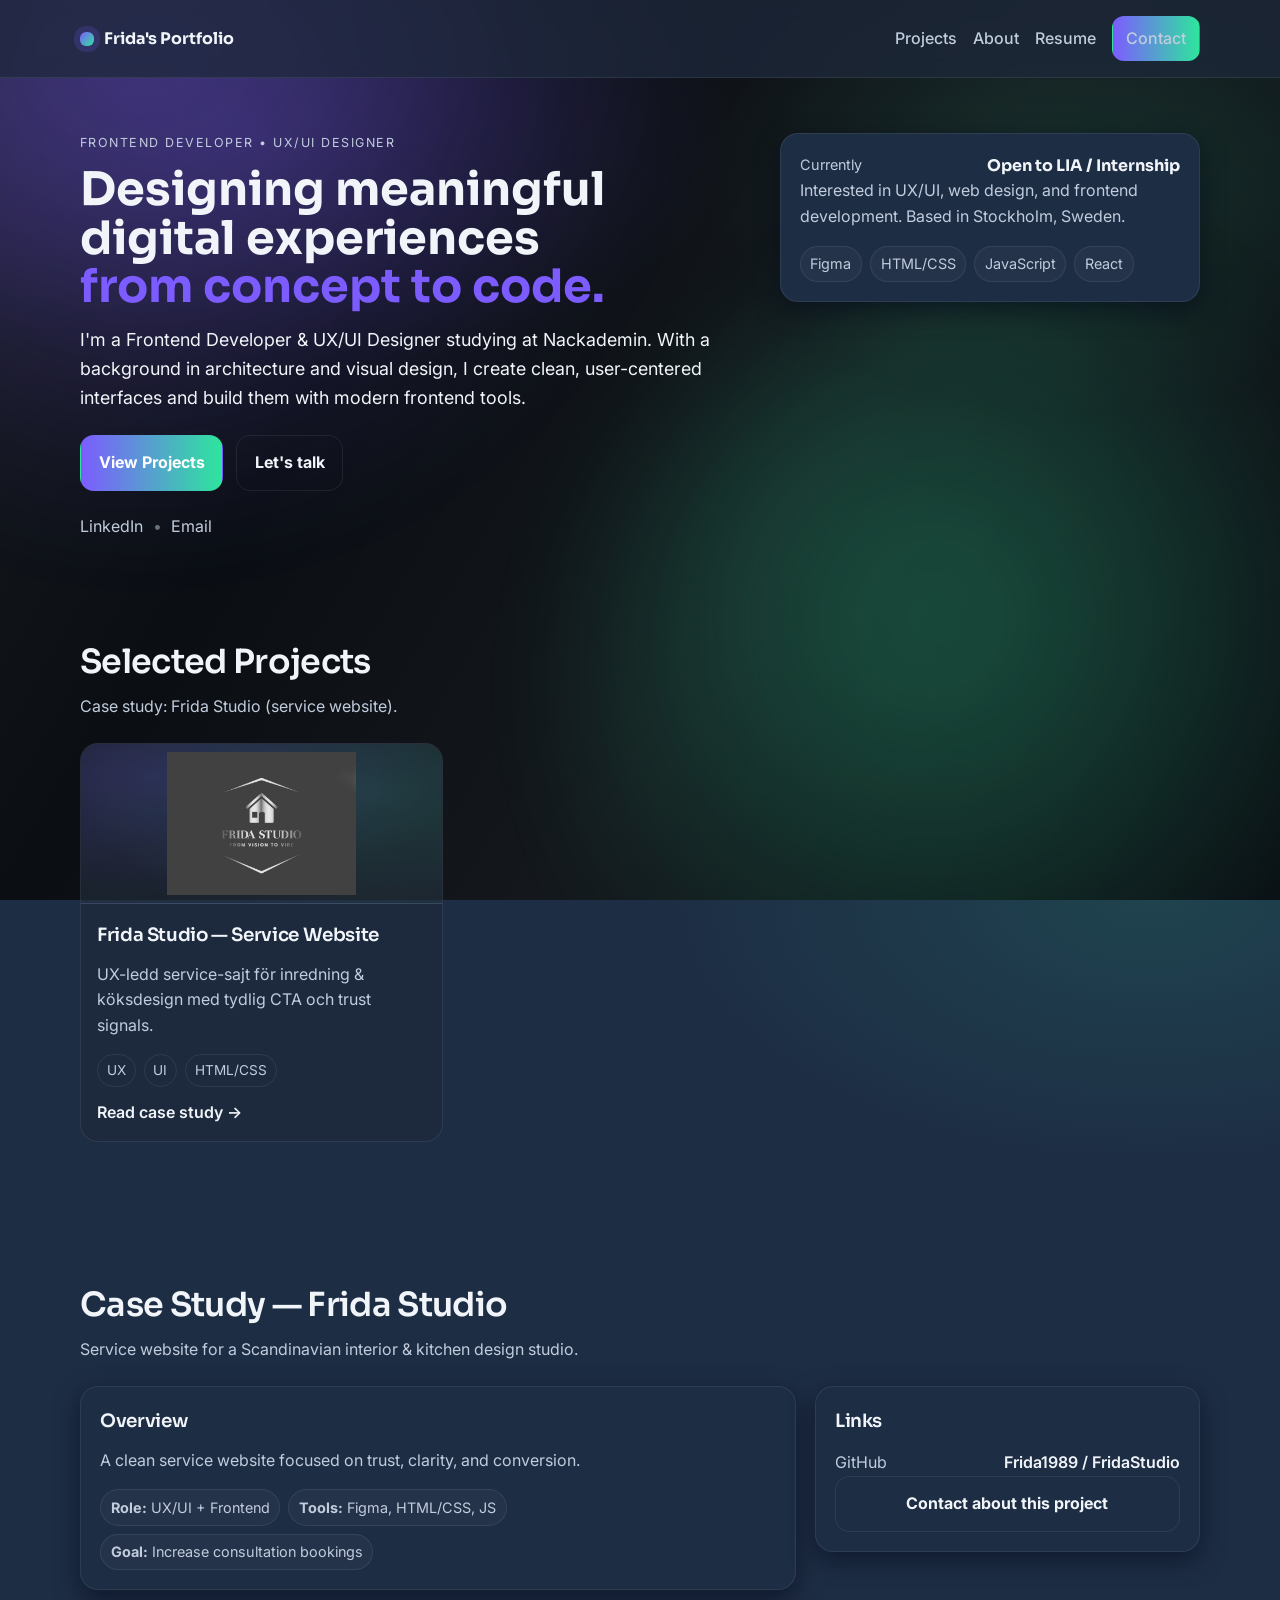
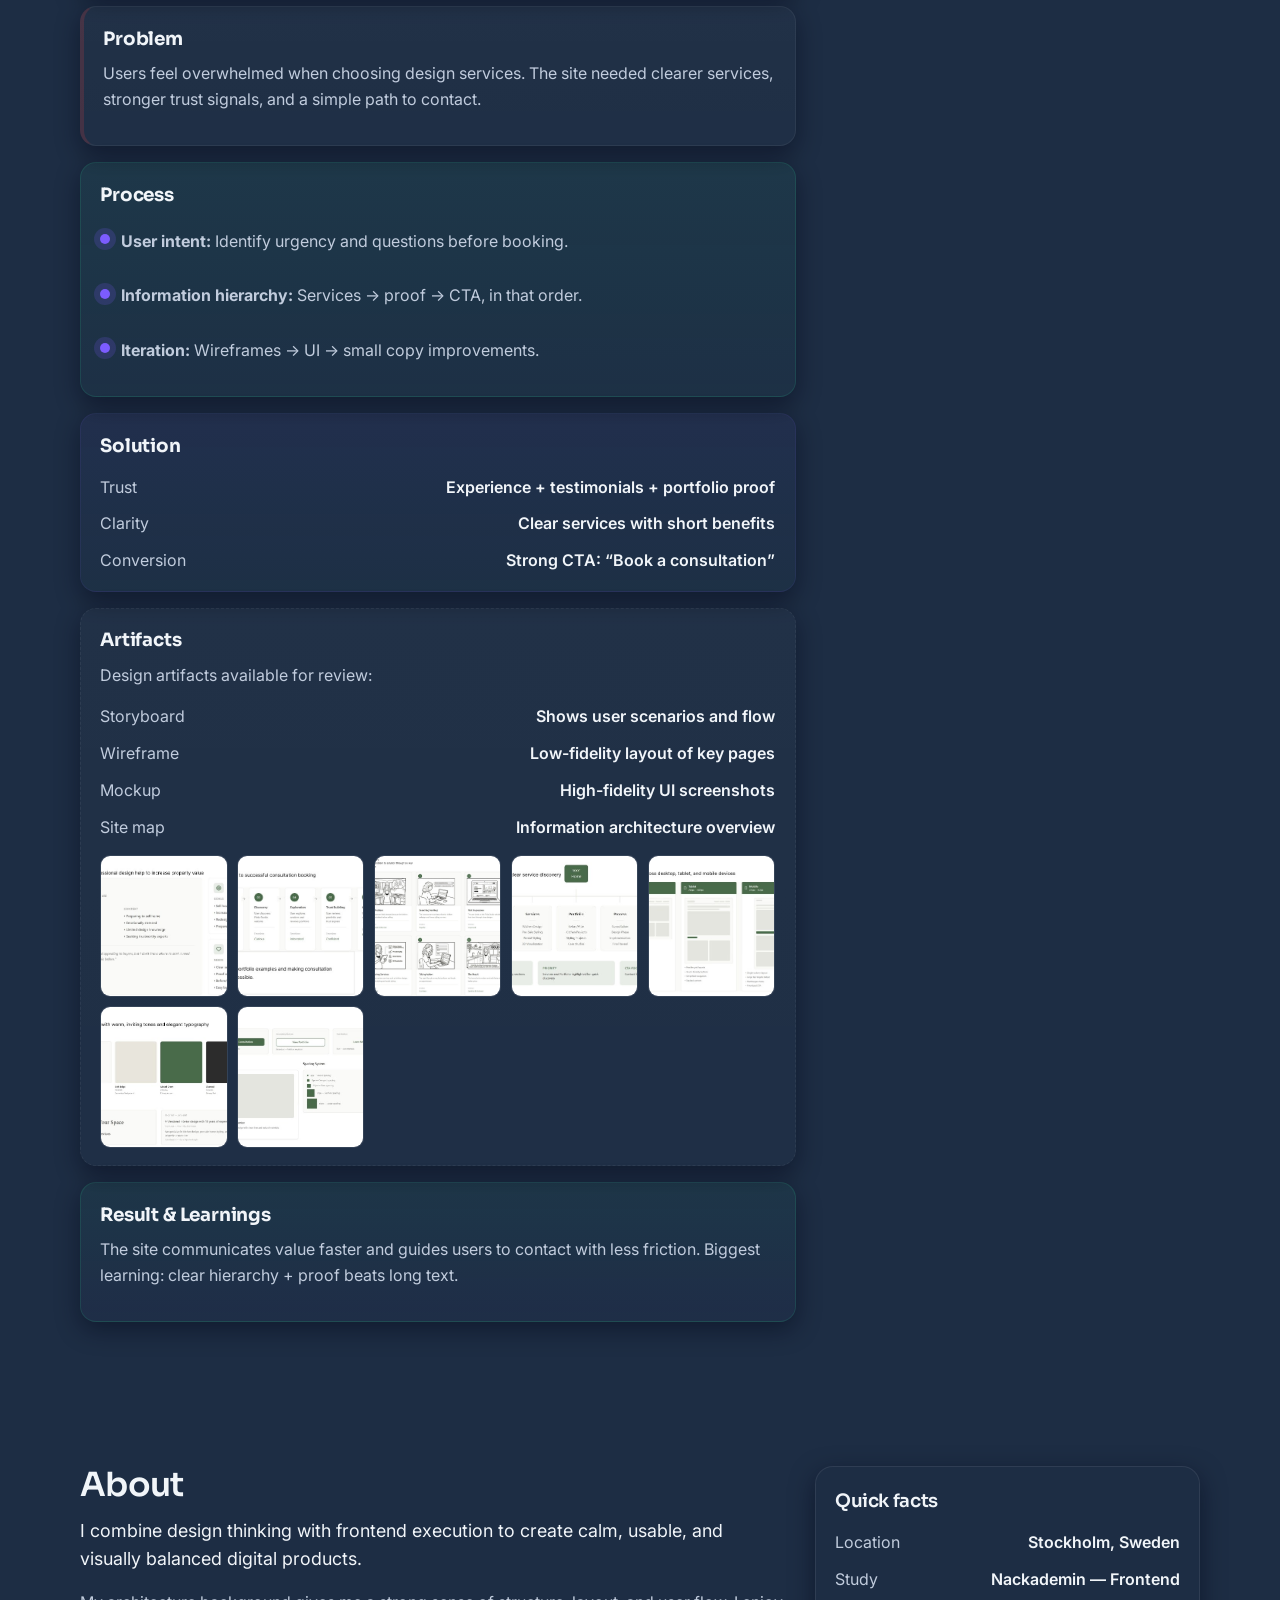
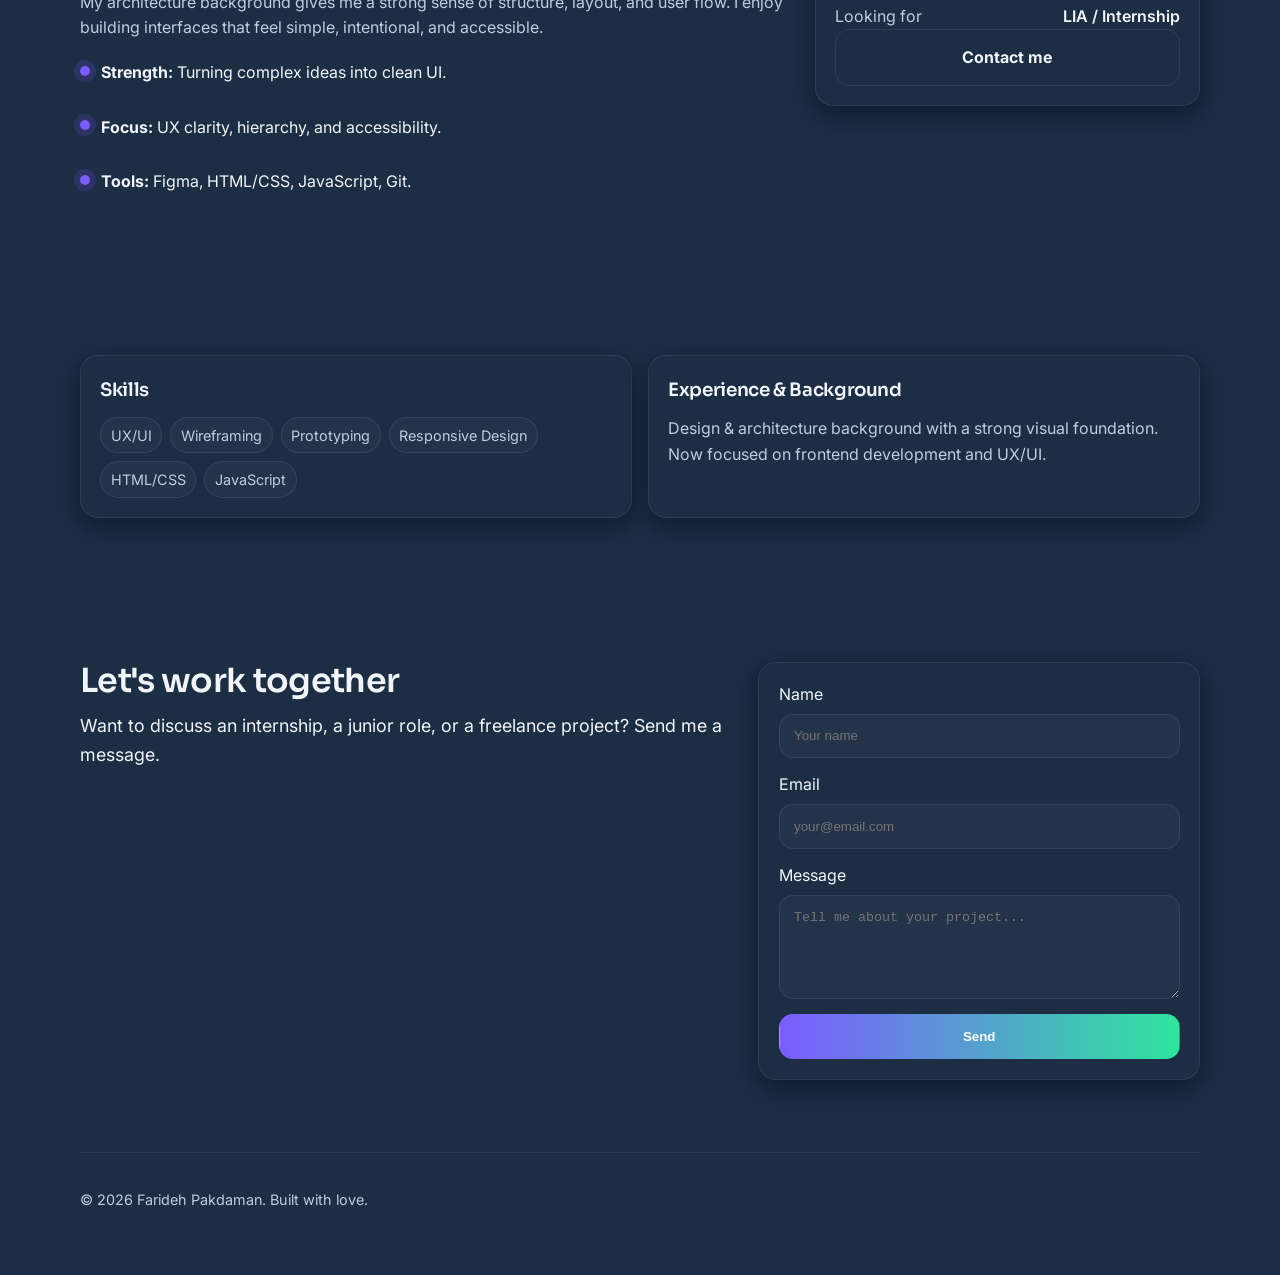
==== Portfolio/index.html @ 41fe4da4 "Add files via upload" ====
<!doctype html>
<html lang="en">
  <head>
    <meta charset="UTF-8" />
    <meta name="viewport" content="width=device-width, initial-scale=1.0" />
    <title>Farideh Pakdaman — Frontend & UX/UI</title>

    <!-- Fonts -->
    <link rel="preconnect" href="https://fonts.googleapis.com" />
    <link rel="preconnect" href="https://fonts.gstatic.com" crossorigin />
    <link
      href="https://fonts.googleapis.com/css2?family=Sora:wght@400;600;700&family=Inter:wght@300;400;500;600;700&display=swap"
      rel="stylesheet"
    />

    <link rel="stylesheet" href="styles.css" />
    <script src="index.js" defer></script>
  </head>

  <body>
    <!-- Header -->
    <header class="header">
      <nav class="nav container">
        <a class="logo" href="#top" aria-label="Home">
          <span class="logo__mark"></span>
          <span class="logo__text">Frida's Portfolio</span>
        </a>

        <button
          class="nav__toggle"
          aria-label="Open menu"
          aria-expanded="false"
          type="button"
        >
          <span></span><span></span><span></span>
        </button>

        <div class="nav__links" data-nav>
          <a href="#projects">Projects</a>
          <a href="#about">About</a>
          <!-- Open resume in modal -->
          <a href="#" id="openResume" aria-controls="resume-modal">Resume</a>
          <a class="btn btn--small" href="#contact">Contact</a>
        </div>
      </nav>
    </header>

    <main id="top">
      <!-- Hero -->
      <section class="hero container">
        <div class="hero__content">
          <p class="eyebrow">Frontend Developer • UX/UI Designer</p>
          <h1>
            Designing meaningful digital experiences
            <br />
            <span class="accent">from concept to code.</span>
          </h1>
          <p class="lead">
            I'm a Frontend Developer & UX/UI Designer studying at Nackademin.
            With a background in architecture and visual design, I create clean,
            user-centered interfaces and build them with modern frontend tools.
          </p>

          <div class="hero__cta">
            <a class="btn" href="#projects">View Projects</a>
            <a class="btn btn--ghost" href="#contact">Let's talk</a>
          </div>

          <div class="hero__meta">
            <a
              href="https://www.linkedin.com/in/farideh-pakdaman/"
              aria-label="LinkedIn"
              target="_blank"
              rel="noopener"
              >LinkedIn</a
            >

            <span class="dot">•</span>
            <a
              href="mailto:farideh.pakdaman@yh.nackademin.se"
              aria-label="Email"
              >Email</a
            >
          </div>
        </div>

        <div class="hero__card">
          <div class="card case-node case-node--overview">
            <div class="card__top">
              <p class="card__label">Currently</p>
              <p class="card__value">Open to LIA / Internship</p>
            </div>
            <div class="card__body">
              <p class="muted">
                Interested in UX/UI, web design, and frontend development. Based
                in Stockholm, Sweden.
              </p>
              <div class="chips">
                <span class="chip">Figma</span>
                <span class="chip">HTML/CSS</span>
                <span class="chip">JavaScript</span>
                <span class="chip">React</span>
              </div>
            </div>
          </div>
        </div>
      </section>

      <!-- Projects (only Frida Studio) -->
      <section id="projects" class="section container">
        <div class="section__head">
          <h2>Selected Projects</h2>
          <p class="muted">Case study: Frida Studio (service website).</p>
        </div>

        <div class="grid">
          <!-- Frida Studio -->
          <article class="project">
            <div class="project__thumb" aria-hidden="true">
              <img src="logoo.jpeg" alt="Frida Studio logo" />
            </div>
            <div class="project__body">
              <h3>Frida Studio — Service Website</h3>
              <p class="muted">
                UX-ledd service-sajt för inredning & köksdesign med tydlig CTA
                och trust signals.
              </p>
              <div class="project__tags">
                <span class="tag">UX</span>
                <span class="tag">UI</span>
                <span class="tag">HTML/CSS</span>
              </div>
              <a class="project__link" href="#case-frida">Read case study →</a>
            </div>
          </article>
        </div>
      </section>

      <!-- Case Study — Frida Studio -->
      <section id="case-frida" class="section container">
        <div class="section__head">
          <h2>Case Study — Frida Studio</h2>
          <p class="muted">
            Service website for a Scandinavian interior & kitchen design studio.
          </p>
        </div>

        <div class="two-col">
          <div>
            <div class="card">
              <h3>Overview</h3>
              <p class="muted">
                A clean service website focused on trust, clarity, and
                conversion.
              </p>

              <div class="chips">
                <span class="chip"
                  ><strong>Role:</strong> UX/UI + Frontend</span
                >
                <span class="chip"
                  ><strong>Tools:</strong> Figma, HTML/CSS, JS</span
                >
                <span class="chip"
                  ><strong>Goal:</strong> Increase consultation bookings</span
                >
              </div>
            </div>

            <div
              class="card case-node case-node--problem"
              style="margin-top: 1rem"
            >
              <h3>Problem</h3>
              <p class="muted">
                Users feel overwhelmed when choosing design services. The site
                needed clearer services, stronger trust signals, and a simple
                path to contact.
              </p>
            </div>

            <div
              class="card case-node case-node--process"
              style="margin-top: 1rem"
            >
              <h3>Process</h3>
              <div class="bullets">
                <div class="bullet">
                  <span class="bullet__dot"></span>
                  <p>
                    <strong>User intent:</strong> Identify urgency and questions
                    before booking.
                  </p>
                </div>
                <div class="bullet">
                  <span class="bullet__dot"></span>
                  <p>
                    <strong>Information hierarchy:</strong> Services → proof →
                    CTA, in that order.
                  </p>
                </div>
                <div class="bullet">
                  <span class="bullet__dot"></span>
                  <p>
                    <strong>Iteration:</strong> Wireframes → UI → small copy
                    improvements.
                  </p>
                </div>
              </div>
            </div>

            <div
              class="card case-node case-node--solution"
              style="margin-top: 1rem"
            >
              <h3>Solution</h3>
              <ul class="list">
                <li>
                  <span>Trust</span
                  ><span>Experience + testimonials + portfolio proof</span>
                </li>
                <li>
                  <span>Clarity</span
                  ><span>Clear services with short benefits</span>
                </li>
                <li>
                  <span>Conversion</span
                  ><span>Strong CTA: “Book a consultation”</span>
                </li>
              </ul>
            </div>

            <div
              class="card case-node case-node--artifacts"
              style="margin-top: 1rem"
            >
              <h3>Artifacts</h3>
              <p class="muted">Design artifacts available for review:</p>
              <ul class="list">
                <li>
                  <span>Storyboard</span
                  ><span>Shows user scenarios and flow</span>
                </li>
                <li>
                  <span>Wireframe</span
                  ><span>Low-fidelity layout of key pages</span>
                </li>
                <li>
                  <span>Mockup</span><span>High-fidelity UI screenshots</span>
                </li>
                <li>
                  <span>Site map</span
                  ><span>Information architecture overview</span>
                </li>
              </ul>

              <!-- Thumbnails gallery: click to open lightbox -->
              <div class="artifacts-gallery" aria-hidden="false">
                <button
                  class="artifact-thumb"
                  type="button"
                  data-img="Persona.jpg"
                  aria-label="Open Persona"
                >
                  <img src="Persona.jpg" alt="Persona" />
                </button>
                <button
                  class="artifact-thumb"
                  type="button"
                  data-img="Client%20journey.jpg"
                  aria-label="Open Client journey"
                >
                  <img src="Client%20journey.jpg" alt="Client journey" />
                </button>

                <button
                  class="artifact-thumb"
                  type="button"
                  data-img="Story%20Board.jpg"
                  aria-label="Open Story Board"
                >
                  <img src="Story%20Board.jpg" alt="Story Board" />
                </button>
                <button
                  class="artifact-thumb"
                  type="button"
                  data-img="Site%20structure.jpg"
                  aria-label="Open Site structure"
                >
                  <img src="Site%20structure.jpg" alt="Site structure" />
                </button>
                <button
                  class="artifact-thumb"
                  type="button"
                  data-img="Responsive%20Design.jpg"
                  aria-label="Open Responsive Design"
                >
                  <img src="Responsive%20Design.jpg" alt="Responsive design" />
                </button>

                <button
                  class="artifact-thumb"
                  type="button"
                  data-img="Design%20System.jpg"
                  aria-label="Open Design System"
                >
                  <img src="Design%20System.jpg" alt="Design system" />
                </button>
                <button
                  class="artifact-thumb"
                  type="button"
                  data-img="UI%20component.jpg"
                  aria-label="Open UI component"
                >
                  <img src="UI%20component.jpg" alt="UI component" />
                </button>
              </div>
            </div>

            <div
              class="card case-node case-node--result"
              style="margin-top: 1rem"
            >
              <h3>Result & Learnings</h3>
              <p class="muted">
                The site communicates value faster and guides users to contact
                with less friction. Biggest learning: clear hierarchy + proof
                beats long text.
              </p>
            </div>
          </div>

          <aside class="aside">
            <div class="card">
              <h3>Links</h3>
              <ul class="list">
                <li>
                  <span>GitHub</span
                  ><span
                    ><a
                      href="https://github.com/Frida1989"
                      target="_blank"
                      rel="noopener"
                      >Frida1989 / FridaStudio</a
                    ></span
                  >
                </li>
              </ul>
              <a class="btn btn--ghost btn--full" href="#contact"
                >Contact about this project</a
              >
            </div>
          </aside>
        </div>
      </section>

      <!-- About -->
      <div class="bg-aurora" aria-hidden="true"></div>
      <section id="about" class="section container">
        <div class="two-col">
          <div>
            <h2>About</h2>
            <p class="lead">
              I combine design thinking with frontend execution to create calm,
              usable, and visually balanced digital products.
            </p>
            <p class="muted">
              My architecture background gives me a strong sense of structure,
              layout, and user flow. I enjoy building interfaces that feel
              simple, intentional, and accessible.
            </p>

            <div class="bullets">
              <div class="bullet">
                <span class="bullet__dot"></span>
                <p>
                  <strong>Strength:</strong> Turning complex ideas into clean
                  UI.
                </p>
              </div>
              <div class="bullet">
                <span class="bullet__dot"></span>
                <p>
                  <strong>Focus:</strong> UX clarity, hierarchy, and
                  accessibility.
                </p>
              </div>
              <div class="bullet">
                <span class="bullet__dot"></span>
                <p><strong>Tools:</strong> Figma, HTML/CSS, JavaScript, Git.</p>
              </div>
            </div>
          </div>

          <aside class="aside">
            <div class="card">
              <h3>Quick facts</h3>
              <ul class="list">
                <li><span>Location</span><span>Stockholm, Sweden</span></li>
                <li><span>Study</span><span>Nackademin — Frontend</span></li>
                <li><span>Looking for</span><span>LIA / Internship</span></li>
              </ul>
              <a class="btn btn--ghost btn--full" href="#contact">Contact me</a>
            </div>
          </aside>
        </div>
      </section>

      <!-- Resume -->
      <section id="resume" class="section container">
        <div class="resume">
          <div class="card">
            <h3>Skills</h3>
            <div class="chips">
              <span class="chip">UX/UI</span>
              <span class="chip">Wireframing</span>
              <span class="chip">Prototyping</span>
              <span class="chip">Responsive Design</span>
              <span class="chip">HTML/CSS</span>
              <span class="chip">JavaScript</span>
            </div>
          </div>

          <div class="card">
            <h3>Experience & Background</h3>
            <p class="muted">
              Design & architecture background with a strong visual foundation.
              Now focused on frontend development and UX/UI.
            </p>
          </div>
        </div>
      </section>

      <!-- Contact -->
      <section id="contact" class="section container">
        <div class="contact">
          <div>
            <h2>Let's work together</h2>
            <p class="lead">
              Want to discuss an internship, a junior role, or a freelance
              project? Send me a message.
            </p>
          </div>

          <form class="form card" action="#" method="post">
            <label>
              <span>Name</span>
              <input type="text" name="name" placeholder="Your name" />
            </label>

            <label>
              <span>Email</span>
              <input type="email" name="email" placeholder="your@email.com" />
            </label>

            <label>
              <span>Message</span>
              <textarea
                name="message"
                rows="5"
                placeholder="Tell me about your project..."
              ></textarea>
            </label>

            <button class="btn btn--full" type="submit">Send</button>
          </form>
        </div>
      </section>
    </main>

    <footer class="footer container">
      <p class="muted small">
        © <span id="year"></span> Farideh Pakdaman. Built with love.
      </p>
    </footer>

    <!-- Image Lightbox Modal (for artifacts) -->
    <div
      id="img-modal"
      class="img-modal"
      aria-hidden="true"
      role="dialog"
      aria-label="Image preview"
    >
      <div class="img-modal__overlay" data-img-close></div>
      <div class="img-modal__dialog">
        <button class="img-modal__close" aria-label="Close image" type="button">
          ✕
        </button>
        <img id="img-modal-img" src="" alt="Preview" />
      </div>
    </div>

    <!-- Resume Modal -->
    <div
      id="resume-modal"
      class="modal"
      aria-hidden="true"
      role="dialog"
      aria-label="Resume PDF"
    >
      <div class="modal__overlay" data-modal-close></div>
      <div class="modal__dialog">
        <button class="modal__close" aria-label="Close resume" type="button">
          ✕
        </button>
        <iframe
          id="resume-iframe"
          src="resume.pdf"
          title="Resume PDF"
          frameborder="0"
          loading="lazy"
        ></iframe>
        <div class="modal__actions">
          <a
            class="btn btn--ghost"
            href="resume.pdf"
            target="_blank"
            rel="noopener"
            >Open in new tab</a
          >
          <a class="btn" href="resume.pdf" download>Download</a>
        </div>
      </div>
    </div>
  </body>
</html>
---- Portfolio/styles.css ----
:root {
  --bg: #1d2d44;
  --surface: #1d2d44;
  --primary-text: #f1f5f9;
  --secondary-text: #c1ccdd;
  --accent: #7c5cff;
  --accent-soft: rgba(124, 92, 255, 0.18);
  --border: rgba(255, 255, 255, 0.08);
  --success: #22c55e;
  --error: #ef4444;

  /* compatibility aliases */
  --text: var(--primary-text);
  --muted: var(--secondary-text);

  /* FIX: was broken in your CSS */
  --accent-2: #2ee59d;
  --accent-2-soft: rgba(46, 229, 157, 0.12);

  --on-accent: #ffffff;

  /* Typography */
  --font-body:
    "Inter", system-ui, -apple-system, Segoe UI, Roboto, Arial, sans-serif;
  --font-head:
    "Sora", system-ui, -apple-system, Segoe UI, Roboto, Arial, sans-serif;

  /* Layout */
  --container: 1120px;
  --radius: 18px;

  /* Type scale */
  --h1: clamp(2.6rem, 3.6vw, 3.5rem);
  --h2: clamp(1.8rem, 2.6vw, 2.3rem);
  --h3: 1.15rem;
  --p: 1rem;
  --lead: 1.12rem;
}

/* Base */
* {
  box-sizing: border-box;
}
html {
  scroll-behavior: smooth;
}
body {
  background: linear-gradient(90deg, var(--accent), var(--accent-2));
  color: var(--on-accent);
  background:
    radial-gradient(
      1200px 700px at 20% 10%,
      var(--accent-soft),
      transparent 60%
    ),
    radial-gradient(
      900px 500px at 90% 20%,
      var(--accent-2-soft),
      transparent 55%
    ),
    var(--bg);
  color: var(--text);
  line-height: 1.6;
  margin: 0;
  font-family: var(--font-body);
}

a {
  color: inherit;
  text-decoration: none;
}
img {
  max-width: 100%;
  display: block;
}

.container {
  width: min(var(--container), calc(100% - 2rem));
  margin: 0 auto;
}

.section {
  padding: 4.5rem 0;
}
.section__head {
  margin-bottom: 1.5rem;
}

h2,
h3 {
  font-family: var(--font-head);
  margin: 0 0 0.75rem 0;
  letter-spacing: -0.02em;
  font-weight: 600;
}
h1 {
  --font-sans:
    ui-sans-serif, system-ui, sans-serif, "Apple Color Emoji", "Segoe UI Emoji",
    "Segoe UI Symbol", "Noto Color Emoji";

  font-size: var(--h1);
  line-height: 1.05;
  font-weight: 700;
  margin: 0 0 1rem 0;
  font-family: var(--font-head);
}
h2 {
  font-size: var(--h2);
  line-height: 1.15;
}
h3 {
  font-size: var(--h3);
}

p {
  margin: 0 0 1rem 0;
  font-size: var(--p);
}
.lead {
  font-size: var(--lead);
  color: var(--text);
  max-width: 62ch;
}
.muted {
  color: var(--muted);
}
.small {
  font-size: 0.9rem;
}

.accent {
  color: var(--accent);
}
.eyebrow {
  color: var(--muted);
  text-transform: uppercase;
  letter-spacing: 0.12em;
  font-size: 0.78rem;
  margin-bottom: 0.8rem;
}

/* Header/Nav */
.header {
  position: sticky;
  top: 0;
  z-index: 10;
  backdrop-filter: blur(10px);
  background: rgba(30, 41, 59, 0.75);
  border-bottom: 1px solid var(--border);
}
.nav {
  display: flex;
  align-items: center;
  justify-content: space-between;
  padding: 1rem 0;
  gap: 1rem;
}
.logo {
  display: inline-flex;
  align-items: center;
  gap: 0.6rem;
}
.logo__mark {
  width: 14px;
  height: 14px;
  border-radius: 6px;
  background: linear-gradient(135deg, var(--accent), var(--accent-2));
  box-shadow: 0 0 0 6px var(--accent-soft);
}
.logo__text {
  font-family: var(--font-head);
  font-weight: 700;
}

.nav__links {
  display: flex;
  align-items: center;
  gap: 1rem;
}
.nav__links a {
  color: var(--muted);
  font-weight: 500;
}
.nav__links a:hover {
  color: var(--text);
}

.nav__toggle {
  display: none;
  border: 1px solid var(--border);
  background: transparent;
  border-radius: 12px;
  padding: 0.6rem;
  cursor: pointer;
}
.nav__toggle span {
  display: block;
  width: 22px;
  height: 2px;
  background: var(--text);
  margin: 5px 0;
  border-radius: 2px;
}

/* Buttons */
.btn {
  display: inline-flex;
  align-items: center;
  justify-content: center;
  padding: 0.9rem 1.1rem;
  border-radius: 14px;
  border: 1px solid transparent;
  background: linear-gradient(90deg, var(--accent), var(--accent-2));
  color: var(--on-accent);
  font-weight: 700;
  transition:
    transform 180ms ease,
    opacity 180ms ease;
}
.btn:hover {
  transform: translateY(-1px);
  opacity: 0.95;
}
.btn--ghost {
  background: transparent;
  border-color: var(--border);
  color: var(--text);
}
.btn--small {
  padding: 0.55rem 0.8rem;
  border-radius: 12px;
}
.btn--full {
  width: 100%;
}

/* Cards & tokens */
.card {
  background: var(--surface);
  border: 1px solid var(--border);
  border-radius: var(--radius);
  padding: 1.2rem;
  box-shadow: 0 8px 24px rgba(2, 6, 23, 0.5);
}
.chips {
  display: flex;
  flex-wrap: wrap;
  gap: 0.5rem;
  margin-top: 0.8rem;
}
.chip {
  border: 1px solid var(--border);
  background: rgba(255, 255, 255, 0.03);
  padding: 0.35rem 0.6rem;
  border-radius: 999px;
  font-size: 0.9rem;
  color: var(--muted);
}
.tag {
  border: 1px solid var(--border);
  padding: 0.28rem 0.55rem;
  border-radius: 999px;
  font-size: 0.85rem;
  color: var(--muted);
}

/* Hero */
.hero {
  padding: 3.4rem 0 2rem;
  display: grid;
  grid-template-columns: 1.35fr 0.85fr;
  gap: 2rem;
  align-items: start;
}
.hero__cta {
  display: flex;
  gap: 0.8rem;
  margin: 1.4rem 0;
}
.hero__meta {
  display: flex;
  align-items: center;
  gap: 0.6rem;
  color: var(--muted);
}
.hero__meta a:hover {
  color: var(--text);
}
.dot {
  opacity: 0.5;
}
.hero__card .card__top {
  display: flex;
  justify-content: space-between;
  gap: 1rem;
}
.card__label {
  color: var(--muted);
  font-size: 0.9rem;
  margin: 0;
}
.card__value {
  font-family: var(--font-head);
  font-weight: 700;
  margin: 0;
}

/* Projects grid */
.grid {
  display: grid;
  grid-template-columns: repeat(3, 1fr);
  gap: 1rem;
}
.project {
  border: 1px solid var(--border);
  border-radius: var(--radius);
  overflow: hidden;
  background: rgba(30, 41, 59, 0.55);
  transition: transform 180ms ease;
}
.project:hover {
  transform: translateY(-2px);
}
.project__thumb {
  height: 160px;
  display: flex;
  align-items: center;
  justify-content: center;
  background:
    radial-gradient(
      500px 200px at 20% 20%,
      var(--accent-soft),
      transparent 60%
    ),
    radial-gradient(
      500px 200px at 80% 30%,
      var(--accent-2-soft),
      transparent 60%
    ),
    rgba(255, 255, 255, 0.02);
  border-bottom: 1px solid var(--border);
}

/* Logo image inside project thumbnail */
.project__thumb img {
  max-width: 90%;
  max-height: 90%;
  width: auto;
  height: auto;
  object-fit: contain;
  display: block;
}
.project__body {
  padding: 1rem;
}
.project__tags {
  display: flex;
  flex-wrap: wrap;
  gap: 0.5rem;
  margin: 0.8rem 0;
}
.project__link {
  color: var(--text);
  font-weight: 600;
}
.project__link:hover {
  color: var(--accent);
}

/* About layout */
.two-col {
  display: grid;
  grid-template-columns: 1.3fr 0.7fr;
  gap: 1.2rem;
  align-items: start;
}
.bullets {
  display: grid;
  gap: 0.8rem;
  margin-top: 1.2rem;
}
.bullet {
  display: flex;
  gap: 0.7rem;
  align-items: flex-start;
}
.bullet__dot {
  width: 10px;
  height: 10px;
  border-radius: 999px;
  background: var(--accent);
  margin-top: 0.35rem;
  box-shadow: 0 0 0 6px var(--accent-soft);
}
.list {
  list-style: none;
  padding: 0;
  margin: 0.9rem 0 0;
  display: grid;
  gap: 0.7rem;
}
.list li {
  display: flex;
  justify-content: space-between;
  gap: 1rem;
  color: var(--muted);
}
.list li span:last-child {
  color: var(--text);
  font-weight: 600;
}

/* Frida case study styling */
#case-frida .case-node {
  background: linear-gradient(
    180deg,
    rgba(255, 255, 255, 0.02),
    rgba(255, 255, 255, 0.01)
  );
  border: 1px solid rgba(255, 255, 255, 0.06);
  border-radius: 16px;
  padding: 1.05rem 1.2rem;
  box-shadow: 0 8px 24px rgba(2, 6, 23, 0.45);
  transition:
    transform 200ms ease,
    box-shadow 200ms ease;
}

#case-frida .case-node h3 {
  font-family: var(--font-head);
  font-weight: 700;
  letter-spacing: -0.01em;
  margin: 0 0 0.5rem 0;
  color: var(--text);
}

#case-frida .case-node p,
#case-frida .case-node .list {
  color: var(--muted);
}

#case-frida .case-node:hover {
  transform: translateY(-6px);
  box-shadow: 0 22px 48px rgba(2, 6, 23, 0.55);
}

/* Per-node accents using palette */
#case-frida .case-node--overview {
  background: linear-gradient(
    180deg,
    rgba(124, 92, 255, 0.06),
    rgba(124, 92, 255, 0.02)
  );
  border-color: rgba(124, 92, 255, 0.14);
}
#case-frida .case-node--problem {
  background: linear-gradient(
    180deg,
    rgba(255, 255, 255, 0.02),
    rgba(255, 255, 255, 0.01)
  );
  border-left: 4px solid rgba(239, 68, 68, 0.18); /* subtle red accent */
}
#case-frida .case-node--process {
  background: linear-gradient(
    180deg,
    rgba(46, 229, 157, 0.06),
    rgba(46, 229, 157, 0.02)
  );
  border-color: rgba(46, 229, 157, 0.12);
}
#case-frida .case-node--solution {
  background: linear-gradient(
    180deg,
    rgba(124, 92, 255, 0.05),
    rgba(46, 229, 157, 0.02)
  );
  border-color: rgba(124, 92, 255, 0.08);
}
#case-frida .case-node--artifacts {
  background: linear-gradient(
    180deg,
    rgba(255, 255, 255, 0.02),
    rgba(255, 255, 255, 0.01)
  );
  border-style: dashed;
}
#case-frida .case-node--result {
  background: linear-gradient(
    180deg,
    rgba(46, 229, 157, 0.05),
    rgba(124, 92, 255, 0.02)
  );
  border-color: rgba(46, 229, 157, 0.12);
}

@media (max-width: 980px) {
  #case-frida .case-node {
    padding: 0.85rem;
  }
}

/* Resume */
.resume {
  display: grid;
  grid-template-columns: 1fr 1fr;
  gap: 1rem;
}

.resume__viewer {
  grid-column: 1 / -1;
  margin-bottom: 1rem;
}
.resume__viewer iframe {
  width: 100%;
  height: 70vh;
  border: 1px solid var(--border);
  border-radius: 12px;
  background: var(--surface);
}
.resume__viewer p {
  margin-top: 0.6rem;
}

/* Modal styles for resume viewer */
.modal {
  position: fixed;
  inset: 0;
  display: none;
  align-items: center;
  justify-content: center;
  z-index: 2000;
}
.modal.is-open {
  display: flex;
}
.modal__overlay {
  position: absolute;
  inset: 0;
  background: rgba(2, 6, 23, 0.6);
  backdrop-filter: blur(6px);
}
.modal__dialog {
  position: relative;
  width: min(1100px, 96%);
  max-height: 92vh;
  border-radius: 14px;
  overflow: hidden;
  display: flex;
  flex-direction: column;
  background: var(--surface);
  box-shadow: 0 30px 80px rgba(2, 6, 23, 0.6);
}
.modal__close {
  position: absolute;
  right: 12px;
  top: 12px;
  background: transparent;
  border: none;
  color: var(--text);
  font-size: 1.1rem;
  padding: 8px;
  cursor: pointer;
}
.modal__dialog iframe {
  width: 100%;
  height: calc(92vh - 64px);
  border: 0;
  background: var(--surface);
}
.modal__actions {
  display: flex;
  gap: 0.6rem;
  padding: 12px;
  justify-content: flex-end;
  background: linear-gradient(180deg, rgba(0, 0, 0, 0.03), transparent);
}

/* Contact */
.contact {
  display: grid;
  grid-template-columns: 1.2fr 0.8fr;
  gap: 1rem;
  align-items: start;
}
.contact__links {
  display: flex;
  gap: 0.8rem;
  margin-top: 1.2rem;
}

.form label {
  display: grid;
  gap: 0.4rem;
  margin-bottom: 0.9rem;
}
input,
textarea {
  width: 100%;
  padding: 0.85rem 0.9rem;
  border-radius: 14px;
  border: 1px solid var(--border);
  background: rgba(255, 255, 255, 0.03);
  color: var(--text);
  outline: none;
}
input:focus,
textarea:focus {
  border-color: var(--accent);
  box-shadow: 0 0 0 4px var(--accent-soft);
}

.footer {
  padding: 2.2rem 0 3rem;
  border-top: 1px solid var(--border);
}

/* Responsive */
@media (max-width: 980px) {
  .hero {
    grid-template-columns: 1fr;
  }
  .grid {
    grid-template-columns: 1fr;
  }
  .two-col {
    grid-template-columns: 1fr;
  }
  .resume {
    grid-template-columns: 1fr;
  }
  .contact {
    grid-template-columns: 1fr;
  }
  .nav__toggle {
    display: inline-block;
  }
  .nav__links {
    display: none;
    position: absolute;
    right: 1rem;
    top: 70px;
    flex-direction: column;
    gap: 0.8rem;
    padding: 1rem;
    width: min(320px, calc(100% - 2rem));
    background: rgba(18, 24, 36, 0.92);
    border: 1px solid var(--border);
    border-radius: var(--radius);
  }
  .nav__links.is-open {
    display: flex;
  }
}

/* Aurora background (pure CSS) */
.bg-aurora {
  position: fixed;
  inset: 0;
  z-index: -1;
  pointer-events: none;
  background: #0b0f14; /* base */
  overflow: hidden;
}

/* Big blurred color blobs */
.bg-aurora::before,
.bg-aurora::after {
  content: "";
  position: absolute;
  width: 70vmax;
  height: 70vmax;
  border-radius: 50%;
  filter: blur(60px);
  opacity: 0.45;
  transform: translate3d(0, 0, 0);
  animation: auroraFloat 12s ease-in-out infinite alternate;
}

/* Blob 1 */
.bg-aurora::before {
  top: -20vmax;
  left: -10vmax;
  background: radial-gradient(
    circle at 30% 30%,
    rgba(124, 92, 255, 0.85),
    rgba(124, 92, 255, 0) 60%
  );
}

/* Blob 2 */
.bg-aurora::after {
  bottom: -20vmax;
  right: -15vmax;
  background: radial-gradient(
    circle at 40% 40%,
    rgba(46, 229, 157, 0.65),
    rgba(46, 229, 157, 0) 60%
  );
  animation-duration: 14s;
}

/* Background layers */
.bg-aurora {
  background-image:
    radial-gradient(
      800px 400px at 20% 15%,
      rgba(124, 92, 255, 0.18),
      transparent 60%
    ),
    radial-gradient(
      700px 420px at 85% 20%,
      rgba(46, 229, 157, 0.12),
      transparent 55%
    ),
    linear-gradient(
      120deg,
      rgba(255, 255, 255, 0.05) 0%,
      rgba(255, 255, 255, 0) 30%,
      rgba(255, 255, 255, 0.04) 60%,
      rgba(255, 255, 255, 0) 100%
    );
}

@keyframes auroraFloat {
  from {
    transform: translate(-2vmax, 2vmax) scale(1);
  }
  to {
    transform: translate(3vmax, -3vmax) scale(1.05);
  }
}

/* Artifacts gallery */
.artifacts-gallery {
  display: grid;
  grid-template-columns: repeat(auto-fit, minmax(120px, 1fr));
  gap: 0.6rem;
  margin-top: 0.9rem;
}
.artifact-thumb {
  border: 1px solid var(--border);
  background: rgba(255, 255, 255, 0.02);
  padding: 0;
  border-radius: 10px;
  overflow: hidden;
  cursor: pointer;
}
.artifact-thumb img {
  display: block;
  width: 100%;
  height: 140px; /* larger thumbnail to reduce perceived blur */
  object-fit: cover;
  image-rendering: auto;
}

/* Simple image lightbox modal */
.img-modal {
  position: fixed;
  inset: 0;
  display: none;
  align-items: center;
  justify-content: center;
  z-index: 3000;
}
.img-modal.is-open {
  display: flex;
}
.img-modal__overlay {
  position: absolute;
  inset: 0;
  background: rgba(2, 6, 23, 0.6);
  backdrop-filter: blur(4px);
}
.img-modal__dialog {
  position: relative;
  max-width: 92%;
  max-height: 86vh;
  border-radius: 10px;
  padding: 12px;
  background: rgba(12, 16, 22, 0.9);
  display: flex;
  align-items: center;
  justify-content: center;
}
.img-modal__dialog img {
  max-width: 92vw;
  max-height: 92vh;
  width: auto;
  height: auto;
  object-fit: contain; /* preserve aspect ratio without cropping */
  border-radius: 8px;
}
.img-modal__close {
  position: absolute;
  right: 8px;
  top: 8px;
  background: transparent;
  border: none;
  color: var(--text);
  font-size: 1.1rem;
  cursor: pointer;
}

@media (max-width: 600px) {
  .artifact-thumb img {
    height: 72px;
  }
}
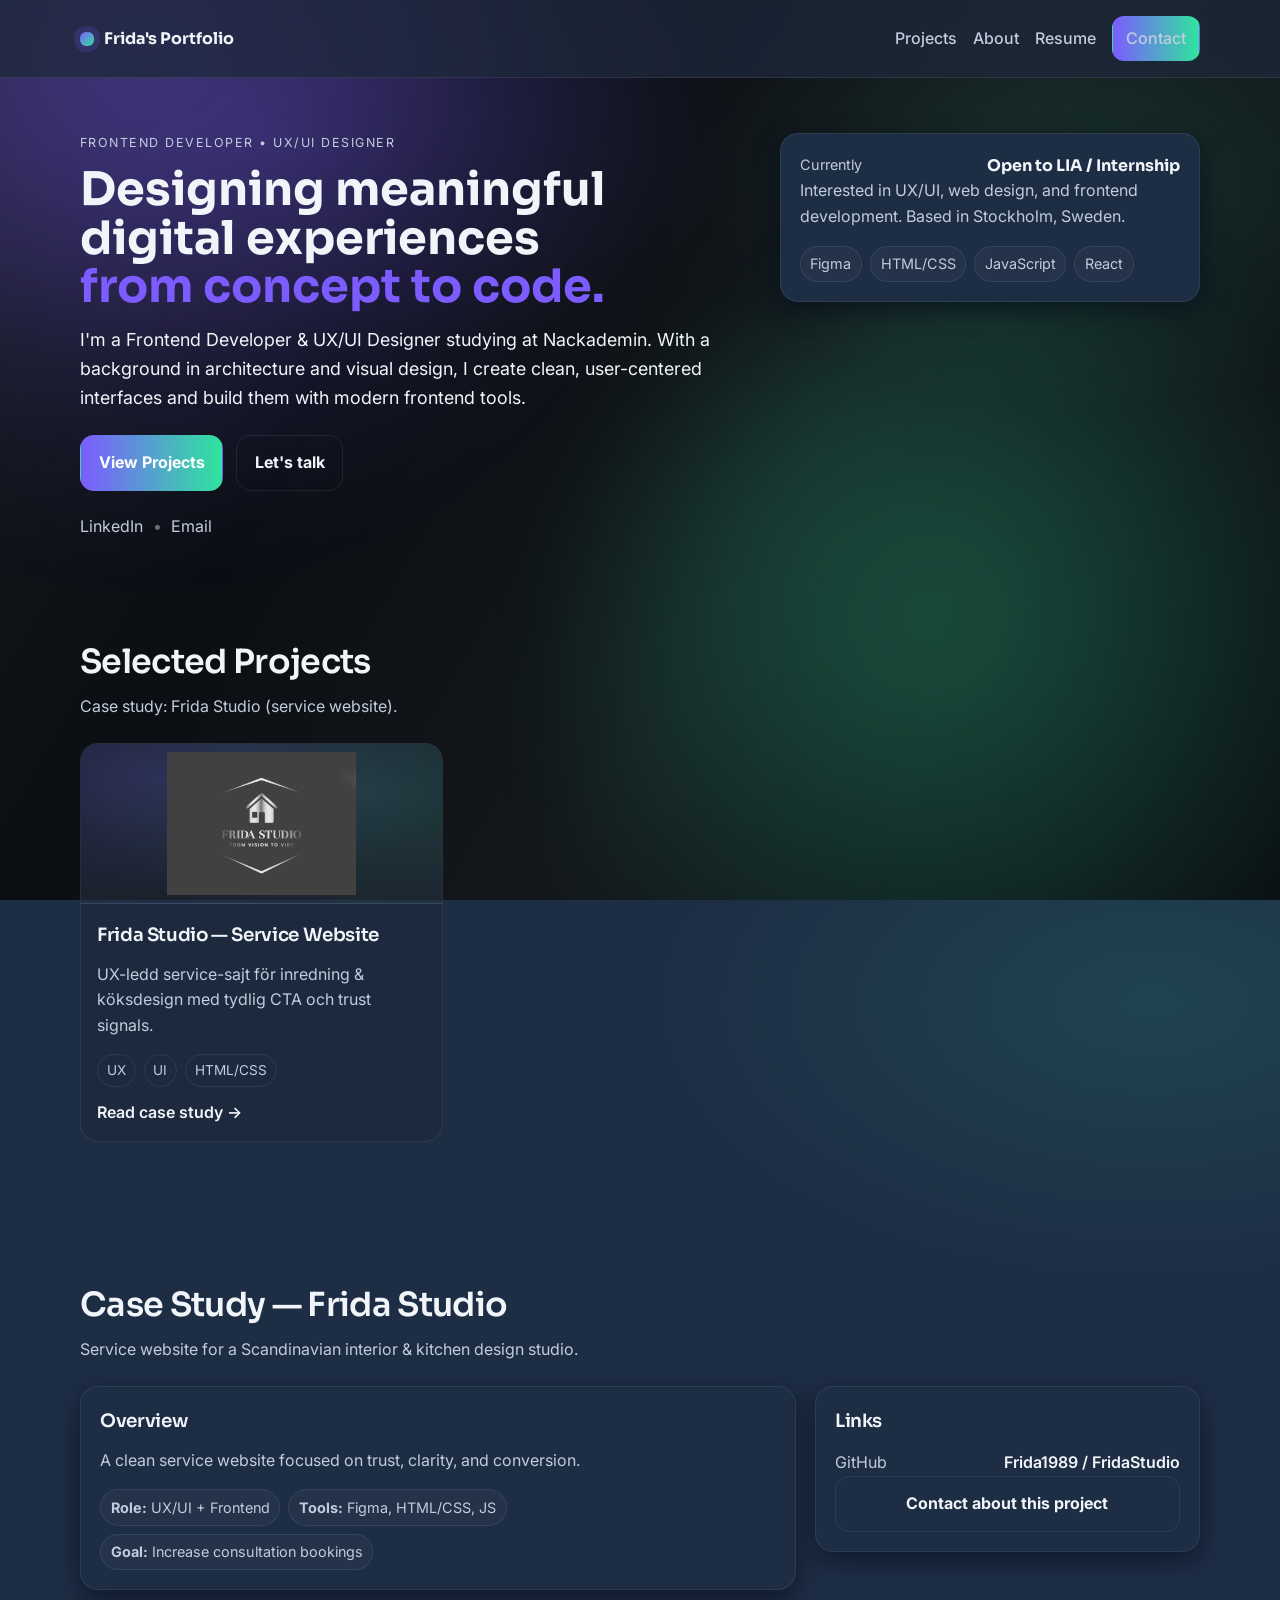
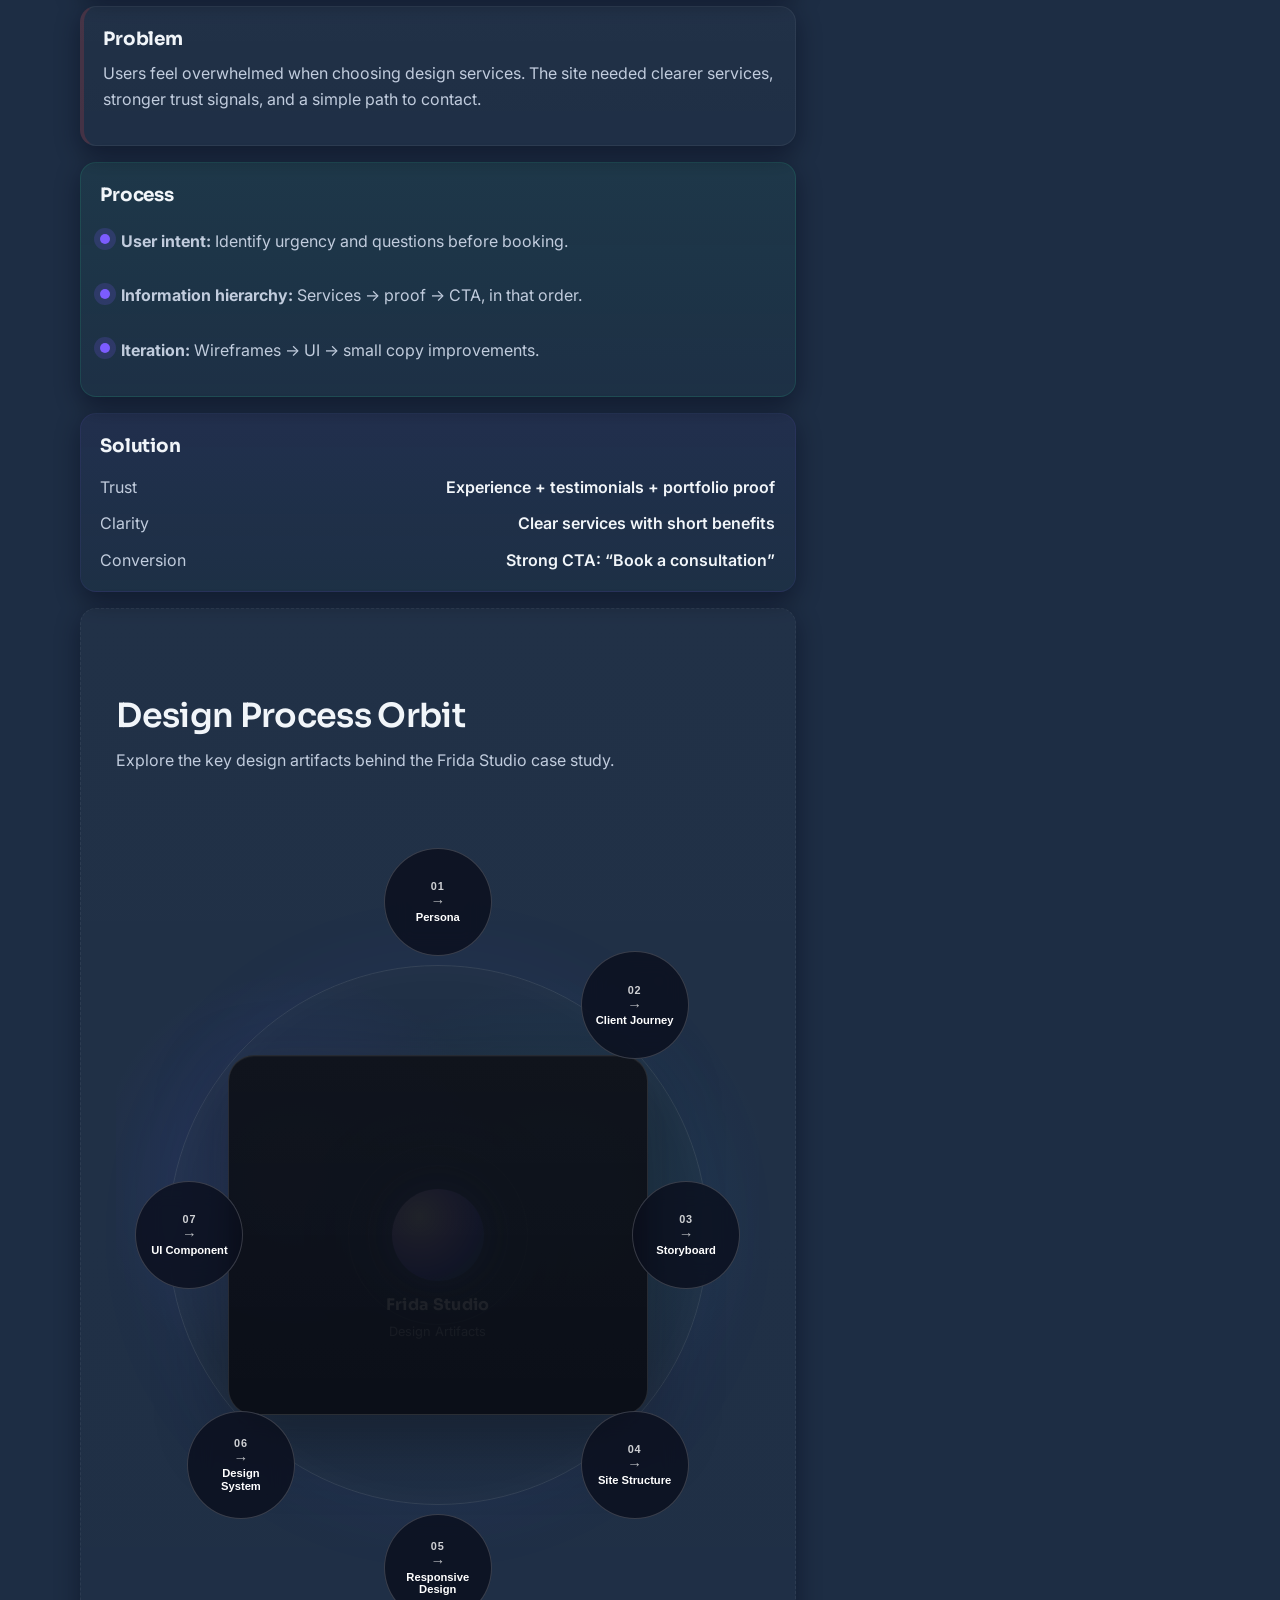
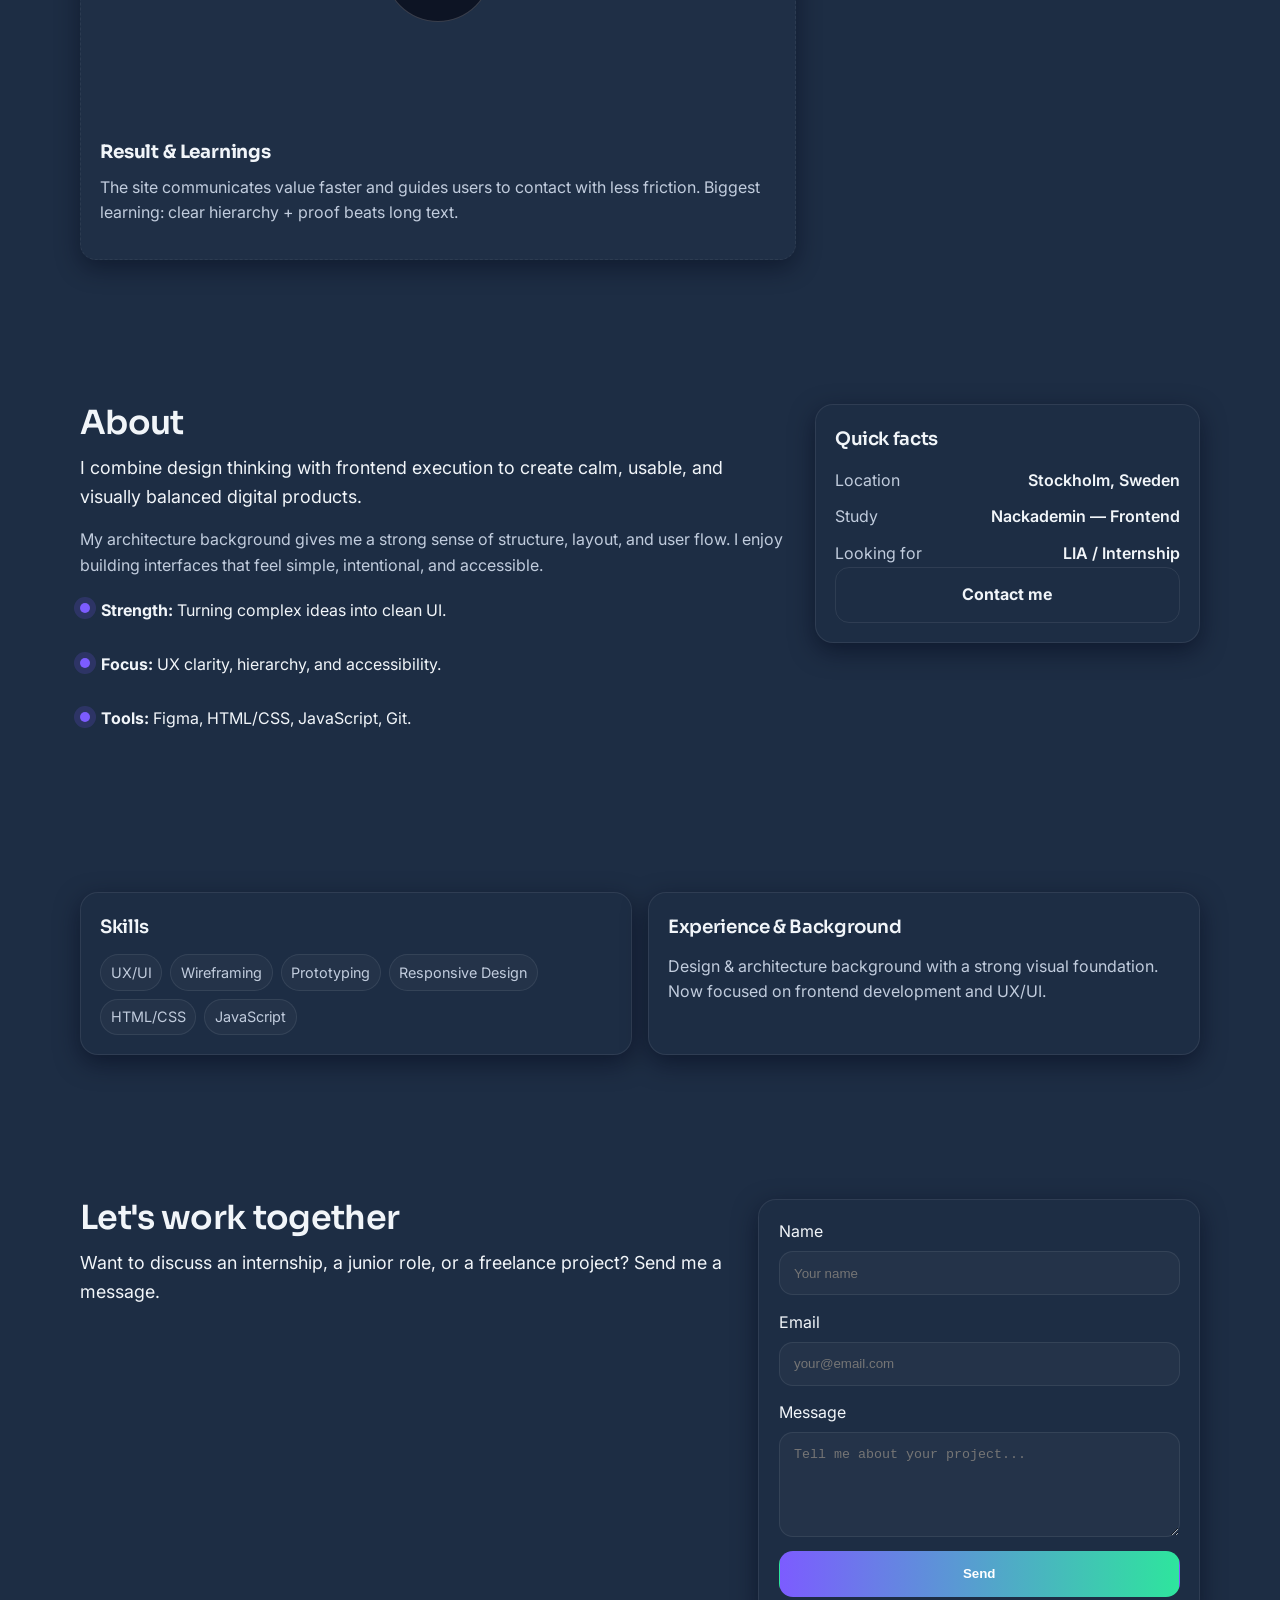
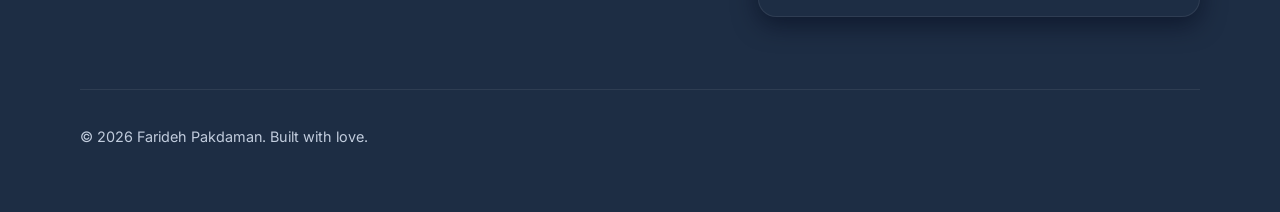
==== commit b1bf1d87: "Added orbit system" ====
--- a/Portfolio/index.html
+++ b/Portfolio/index.html
@@ -234,93 +234,293 @@
               class="card case-node case-node--artifacts"
               style="margin-top: 1rem"
             >
-              <h3>Artifacts</h3>
-              <p class="muted">Design artifacts available for review:</p>
-              <ul class="list">
-                <li>
-                  <span>Storyboard</span
-                  ><span>Shows user scenarios and flow</span>
-                </li>
-                <li>
-                  <span>Wireframe</span
-                  ><span>Low-fidelity layout of key pages</span>
-                </li>
-                <li>
-                  <span>Mockup</span><span>High-fidelity UI screenshots</span>
-                </li>
-                <li>
-                  <span>Site map</span
-                  ><span>Information architecture overview</span>
-                </li>
-              </ul>
-
-              <!-- Thumbnails gallery: click to open lightbox -->
-              <div class="artifacts-gallery" aria-hidden="false">
-                <button
-                  class="artifact-thumb"
-                  type="button"
-                  data-img="Persona.jpg"
-                  aria-label="Open Persona"
-                >
-                  <img src="Persona.jpg" alt="Persona" />
-                </button>
-                <button
-                  class="artifact-thumb"
-                  type="button"
-                  data-img="Client%20journey.jpg"
-                  aria-label="Open Client journey"
-                >
-                  <img src="Client%20journey.jpg" alt="Client journey" />
-                </button>
-
-                <button
-                  class="artifact-thumb"
-                  type="button"
-                  data-img="Story%20Board.jpg"
-                  aria-label="Open Story Board"
-                >
-                  <img src="Story%20Board.jpg" alt="Story Board" />
-                </button>
-                <button
-                  class="artifact-thumb"
-                  type="button"
-                  data-img="Site%20structure.jpg"
-                  aria-label="Open Site structure"
-                >
-                  <img src="Site%20structure.jpg" alt="Site structure" />
-                </button>
-                <button
-                  class="artifact-thumb"
-                  type="button"
-                  data-img="Responsive%20Design.jpg"
-                  aria-label="Open Responsive Design"
-                >
-                  <img src="Responsive%20Design.jpg" alt="Responsive design" />
-                </button>
-
-                <button
-                  class="artifact-thumb"
-                  type="button"
-                  data-img="Design%20System.jpg"
-                  aria-label="Open Design System"
-                >
-                  <img src="Design%20System.jpg" alt="Design system" />
-                </button>
-                <button
-                  class="artifact-thumb"
-                  type="button"
-                  data-img="UI%20component.jpg"
-                  aria-label="Open UI component"
-                >
-                  <img src="UI%20component.jpg" alt="UI component" />
-                </button>
-              </div>
-            </div>
-
-            <div
-              class="card case-node case-node--result"
-              style="margin-top: 1rem"
-            >
+              <!-- Design Process Orbit -->
+              <section id="orbit-journey" class="section container">
+                <div class="section__head">
+                  <h2>Design Process Orbit</h2>
+                  <p class="muted">
+                    Explore the key design artifacts behind the Frida Studio
+                    case study.
+                  </p>
+                </div>
+
+                <div class="orbit orbit--center-card">
+                  <div class="orbit__stage">
+                    <div class="orbit__wrapper orbit__wrapper--artifact">
+                      <div class="orbit__center">
+                        <div class="orbit__core"></div>
+                        <div class="orbit__ring orbit__ring--one"></div>
+                        <div class="orbit__ring orbit__ring--two"></div>
+                        <div class="orbit__label">
+                          <span>Frida Studio</span>
+                          <small>Design Artifacts</small>
+                        </div>
+                      </div>
+
+                      <div class="orbit__path orbit__path--artifact"></div>
+
+                      <button
+                        class="orbit__node orbit__node--1"
+                        type="button"
+                        data-orbit="persona"
+                        aria-label="01 Persona"
+                      >
+                        <span class="orbit__node-number">01</span>
+                        <span class="orbit__node-arrow">→</span>
+                        <span class="orbit__node-text">Persona</span>
+                      </button>
+
+                      <button
+                        class="orbit__node orbit__node--2"
+                        type="button"
+                        data-orbit="client-journey"
+                        aria-label="02 Client Journey"
+                      >
+                        <span class="orbit__node-number">02</span>
+                        <span class="orbit__node-arrow">→</span>
+                        <span class="orbit__node-text">Client Journey</span>
+                      </button>
+
+                      <button
+                        class="orbit__node orbit__node--3"
+                        type="button"
+                        data-orbit="storyboard"
+                        aria-label="03 Storyboard"
+                      >
+                        <span class="orbit__node-number">03</span>
+                        <span class="orbit__node-arrow">→</span>
+                        <span class="orbit__node-text">Storyboard</span>
+                      </button>
+
+                      <button
+                        class="orbit__node orbit__node--4"
+                        type="button"
+                        data-orbit="site-structure"
+                        aria-label="04 Site Structure"
+                      >
+                        <span class="orbit__node-number">04</span>
+                        <span class="orbit__node-arrow">→</span>
+                        <span class="orbit__node-text">Site Structure</span>
+                      </button>
+
+                      <button
+                        class="orbit__node orbit__node--5"
+                        type="button"
+                        data-orbit="responsive-design"
+                        aria-label="05 Responsive Design"
+                      >
+                        <span class="orbit__node-number">05</span>
+                        <span class="orbit__node-arrow">→</span>
+                        <span class="orbit__node-text">Responsive Design</span>
+                      </button>
+
+                      <button
+                        class="orbit__node orbit__node--6"
+                        type="button"
+                        data-orbit="design-system"
+                        aria-label="06 Design System"
+                      >
+                        <span class="orbit__node-number">06</span>
+                        <span class="orbit__node-arrow">→</span>
+                        <span class="orbit__node-text">Design System</span>
+                      </button>
+
+                      <button
+                        class="orbit__node orbit__node--7"
+                        type="button"
+                        data-orbit="ui-component"
+                        aria-label="07 UI Component"
+                      >
+                        <span class="orbit__node-number">07</span>
+                        <span class="orbit__node-arrow">→</span>
+                        <span class="orbit__node-text">UI Component</span>
+                      </button>
+
+                      <!-- CENTER CARD -->
+                      <div class="orbit-info orbit-info--overlay card">
+                        <div class="orbit-content" id="persona">
+                          <p class="orbit-info__eyebrow">01 / Persona</p>
+                          <h3>Our Clients</h3>
+                          <p class="orbit-info__lead">
+                            Homeowners seeking professional design help to
+                            increase property value
+                          </p>
+
+                          <div class="orbit-copy-grid">
+                            <div
+                              class="orbit-copy-block orbit-copy-block--full"
+                            >
+                              <h4>Sarah Nielsen</h4>
+                              <p class="muted">Homeowner, 42 years old</p>
+                            </div>
+
+                            <div class="orbit-copy-block">
+                              <h5>Demographics</h5>
+                              <ul>
+                                <li>Age: 30-60</li>
+                                <li>Urban homeowner</li>
+                                <li>Not a design expert</li>
+                                <li>Values professional guidance</li>
+                              </ul>
+                            </div>
+
+                            <div class="orbit-copy-block">
+                              <h5>Context</h5>
+                              <ul>
+                                <li>Preparing to sell home</li>
+                                <li>Emotionally stressed</li>
+                                <li>Limited design knowledge</li>
+                                <li>Seeking trustworthy experts</li>
+                              </ul>
+                            </div>
+
+                            <div class="orbit-copy-block">
+                              <h5>Goals</h5>
+                              <ul>
+                                <li>Sell house faster</li>
+                                <li>Increase property value</li>
+                                <li>Redesign outdated kitchen</li>
+                                <li>Prepare rental property</li>
+                              </ul>
+                            </div>
+
+                            <div class="orbit-copy-block">
+                              <h5>Needs</h5>
+                              <ul>
+                                <li>Clear service offerings</li>
+                                <li>Proof of expertise</li>
+                                <li>Before/after examples</li>
+                                <li>Easy booking process</li>
+                              </ul>
+                            </div>
+                          </div>
+
+                          <blockquote class="orbit-quote">
+                            “I want my home to look modern and appealing to
+                            buyers, but I don’t know where to start. I need
+                            someone I can trust who has done this before.”
+                          </blockquote>
+                        </div>
+
+                        <div class="orbit-content" id="client-journey">
+                          <p class="orbit-info__eyebrow">02 / Client Journey</p>
+                          <h3>Client Journey</h3>
+                          <p class="orbit-info__lead">
+                            Mapping the emotional path from uncertainty to
+                            confidence.
+                          </p>
+                          <p class="muted">
+                            This artifact highlights how the client moves
+                            through different stages: recognizing a need,
+                            searching for help, comparing options, building
+                            trust, and finally feeling ready to make contact.
+                          </p>
+                          <p class="muted">
+                            It helped define where the website should reassure,
+                            inform, and guide the user toward booking a
+                            consultation.
+                          </p>
+                        </div>
+
+                        <div class="orbit-content" id="storyboard">
+                          <p class="orbit-info__eyebrow">03 / Storyboard</p>
+                          <h3>Storyboard</h3>
+                          <p class="orbit-info__lead">
+                            Visualizing the user’s real-life situation and
+                            motivations.
+                          </p>
+                          <p class="muted">
+                            The storyboard translates the service into a human
+                            scenario. It shows how a homeowner feels before,
+                            during, and after discovering Frida Studio.
+                          </p>
+                          <p class="muted">
+                            This made it easier to design a website that feels
+                            relevant, clear, and emotionally connected to the
+                            user’s needs.
+                          </p>
+                        </div>
+
+                        <div class="orbit-content" id="site-structure">
+                          <p class="orbit-info__eyebrow">04 / Site Structure</p>
+                          <h3>Site Structure</h3>
+                          <p class="orbit-info__lead">
+                            Creating a clear information hierarchy for better
+                            navigation.
+                          </p>
+                          <p class="muted">
+                            The site structure defines how content is organized
+                            across the website, helping users quickly understand
+                            services, trust signals, and the path to contact.
+                          </p>
+                          <p class="muted">
+                            It ensures that the experience feels intuitive and
+                            that important content appears in the right order.
+                          </p>
+                        </div>
+
+                        <div class="orbit-content" id="responsive-design">
+                          <p class="orbit-info__eyebrow">
+                            05 / Responsive Design
+                          </p>
+                          <h3>Responsive Design</h3>
+                          <p class="orbit-info__lead">
+                            Adapting the experience for different devices and
+                            screen sizes.
+                          </p>
+                          <p class="muted">
+                            This artifact explores how the layout shifts between
+                            desktop and mobile while keeping the visual balance,
+                            readability, and CTA clarity.
+                          </p>
+                          <p class="muted">
+                            The goal was to preserve a premium and calm feeling
+                            across all devices.
+                          </p>
+                        </div>
+
+                        <div class="orbit-content" id="design-system">
+                          <p class="orbit-info__eyebrow">06 / Design System</p>
+                          <h3>Design System</h3>
+                          <p class="orbit-info__lead">
+                            Establishing a consistent visual language across the
+                            project.
+                          </p>
+                          <p class="muted">
+                            The design system includes colors, typography,
+                            spacing, and reusable interface rules.
+                          </p>
+                          <p class="muted">
+                            It helped keep the brand expression elegant,
+                            cohesive, and easy to scale through the different
+                            sections of the website.
+                          </p>
+                        </div>
+
+                        <div class="orbit-content" id="ui-component">
+                          <p class="orbit-info__eyebrow">07 / UI Component</p>
+                          <h3>UI Component</h3>
+                          <p class="orbit-info__lead">
+                            Defining reusable interface pieces for a polished
+                            user experience.
+                          </p>
+                          <p class="muted">
+                            This artifact focuses on the smaller building blocks
+                            of the interface, such as buttons, cards, labels,
+                            and layout elements.
+                          </p>
+                          <p class="muted">
+                            Reusable components strengthen consistency and make
+                            the final design feel more professional and
+                            deliberate.
+                          </p>
+                        </div>
+                      </div>
+                    </div>
+                  </div>
+                </div>
+              </section>
+
               <h3>Result & Learnings</h3>
               <p class="muted">
                 The site communicates value faster and guides users to contact
--- a/Portfolio/styles.css
+++ b/Portfolio/styles.css
@@ -807,3 +807,487 @@
     height: 72px;
   }
 }
+
+/* =========================
+   DESIGN PROCESS ORBIT
+========================= */
+
+.orbit--center-card {
+  margin-top: 2rem;
+}
+
+.orbit__stage {
+  position: relative;
+  min-height: 860px;
+  display: flex;
+  justify-content: center;
+  align-items: center;
+}
+
+.orbit__wrapper--artifact {
+  position: relative;
+  width: 100%;
+  max-width: 820px;
+  min-height: 860px;
+  display: flex;
+  align-items: center;
+  justify-content: center;
+}
+
+.orbit__center {
+  position: absolute;
+  width: 180px;
+  height: 180px;
+  border-radius: 50%;
+  display: grid;
+  place-items: center;
+  z-index: 3;
+}
+
+.orbit__core {
+  width: 92px;
+  height: 92px;
+  border-radius: 50%;
+  background: radial-gradient(
+    circle at 30% 30%,
+    rgba(255, 255, 255, 0.95),
+    rgba(181, 156, 255, 0.95) 34%,
+    rgba(104, 111, 255, 0.82) 64%,
+    rgba(29, 185, 177, 0.48) 100%
+  );
+  box-shadow:
+    0 0 28px rgba(124, 132, 255, 0.45),
+    0 0 70px rgba(124, 132, 255, 0.28),
+    0 0 120px rgba(20, 184, 166, 0.14);
+  animation: orbitPulse 3.5s ease-in-out infinite;
+}
+
+.orbit__ring {
+  position: absolute;
+  border-radius: 50%;
+  border: 1px solid rgba(255, 255, 255, 0.12);
+}
+
+.orbit__ring--one {
+  width: 140px;
+  height: 140px;
+  animation: orbitPing 3s ease-out infinite;
+}
+
+.orbit__ring--two {
+  width: 180px;
+  height: 180px;
+  animation: orbitPing 3s ease-out infinite 1.3s;
+}
+
+.orbit__label {
+  position: absolute;
+  text-align: center;
+  color: #fff;
+  pointer-events: none;
+}
+
+.orbit__label span {
+  display: block;
+  font-family: "Sora", sans-serif;
+  font-size: 1rem;
+  font-weight: 700;
+  letter-spacing: 0.02em;
+  margin-top: 10.25rem;
+}
+
+.orbit__label small {
+  display: block;
+  color: rgba(255, 255, 255, 0.66);
+  font-size: 0.8rem;
+  margin-top: 0.25rem;
+}
+
+.orbit__path--artifact {
+  width: 540px;
+  height: 540px;
+  border-radius: 50%;
+  border: 1px solid rgba(255, 255, 255, 0.09);
+  box-shadow:
+    inset 0 0 40px rgba(255, 255, 255, 0.03),
+    0 0 90px rgba(88, 103, 255, 0.06);
+}
+
+.orbit__node {
+  position: absolute;
+  width: 108px;
+  height: 108px;
+  border-radius: 999px;
+  border: 1px solid rgba(255, 255, 255, 0.18);
+  background: rgba(10, 14, 27, 0.78);
+  color: #fff;
+  display: flex;
+  flex-direction: column;
+  align-items: center;
+  justify-content: center;
+  gap: 0.12rem;
+  text-align: center;
+  cursor: pointer;
+  padding: 0.75rem;
+  z-index: 5;
+  transition:
+    transform 0.28s ease,
+    border-color 0.28s ease,
+    box-shadow 0.28s ease,
+    background 0.28s ease;
+  backdrop-filter: blur(12px);
+}
+
+.orbit__node:hover {
+  transform: scale(1.05);
+  border-color: rgba(255, 255, 255, 0.38);
+  box-shadow: 0 0 24px rgba(108, 123, 255, 0.18);
+}
+
+.orbit__node.is-active {
+  background: rgba(255, 255, 255, 0.96);
+  color: #0f172a;
+  border-color: rgba(255, 255, 255, 0.96);
+  box-shadow:
+    0 0 20px rgba(255, 255, 255, 0.22),
+    0 0 42px rgba(117, 128, 255, 0.24);
+}
+
+.orbit__node-number {
+  font-size: 0.68rem;
+  font-weight: 700;
+  letter-spacing: 0.08em;
+  opacity: 0.8;
+}
+
+.orbit__node-arrow {
+  font-size: 0.92rem;
+  line-height: 1;
+  opacity: 0.72;
+}
+
+.orbit__node-text {
+  font-size: 0.7rem;
+  font-weight: 600;
+  line-height: 1.15;
+  max-width: 78px;
+}
+
+/* Node positions */
+.orbit__node--1 {
+  top: 5%;
+  left: 50%;
+  transform: translateX(-50%);
+}
+
+.orbit__node--2 {
+  top: 17%;
+  right: 11%;
+}
+
+.orbit__node--3 {
+  top: 50%;
+  right: 3%;
+  transform: translateY(-50%);
+}
+
+.orbit__node--4 {
+  bottom: 17%;
+  right: 11%;
+}
+
+.orbit__node--5 {
+  bottom: 5%;
+  left: 50%;
+  transform: translateX(-50%);
+}
+
+.orbit__node--6 {
+  bottom: 17%;
+  left: 11%;
+}
+
+.orbit__node--7 {
+  top: 50%;
+  left: 3%;
+  transform: translateY(-50%);
+}
+
+.orbit__node--1.is-active,
+.orbit__node--5.is-active {
+  transform: translateX(-50%) scale(1.1);
+}
+
+.orbit__node--3.is-active,
+.orbit__node--7.is-active {
+  transform: translateY(-50%) scale(1.1);
+}
+
+/* CENTER OVERLAY CARD */
+.orbit-info--overlay {
+  position: absolute;
+  top: 50%;
+  left: 50%;
+  width: 420px;
+  min-height: 360px;
+  max-height: 430px;
+  transform: translate(-50%, -50%);
+  z-index: 4;
+  padding: 1.45rem;
+  border-radius: 26px;
+  background:
+    linear-gradient(
+      180deg,
+      rgba(255, 255, 255, 0.03),
+      rgba(255, 255, 255, 0.012)
+    ),
+    rgba(7, 10, 18, 0.92);
+  border: 1px solid rgba(255, 255, 255, 0.11);
+  box-shadow:
+    0 22px 70px rgba(0, 0, 0, 0.35),
+    0 0 40px rgba(255, 255, 255, 0.03),
+    inset 0 1px 0 rgba(255, 255, 255, 0.03);
+  overflow-y: auto;
+}
+
+.orbit-info--overlay::-webkit-scrollbar {
+  width: 8px;
+}
+
+.orbit-info--overlay::-webkit-scrollbar-thumb {
+  background: rgba(255, 255, 255, 0.14);
+  border-radius: 999px;
+}
+
+.orbit-info__eyebrow {
+  font-size: 0.76rem;
+  text-transform: uppercase;
+  letter-spacing: 0.16em;
+  color: #a2b1ff;
+  font-weight: 700;
+  margin-bottom: 0.85rem;
+}
+
+.orbit-info__lead {
+  font-size: 0.96rem;
+  line-height: 1.6;
+  color: rgba(255, 255, 255, 0.9);
+  margin-bottom: 1rem;
+}
+
+.orbit-content {
+  display: none;
+  animation: orbitFade 0.3s ease;
+}
+
+.orbit-content.is-visible {
+  display: block;
+}
+
+.orbit-content h3 {
+  margin-bottom: 0.7rem;
+}
+
+.orbit-copy-grid {
+  display: grid;
+  grid-template-columns: 1fr 1fr;
+  gap: 0.85rem;
+  margin-top: 1rem;
+}
+
+.orbit-copy-block {
+  padding: 0.9rem;
+  border-radius: 16px;
+  background: rgba(255, 255, 255, 0.035);
+  border: 1px solid rgba(255, 255, 255, 0.06);
+}
+
+.orbit-copy-block--full {
+  grid-column: 1 / -1;
+}
+
+.orbit-copy-block h4,
+.orbit-copy-block h5 {
+  margin-bottom: 0.45rem;
+}
+
+.orbit-copy-block h5 {
+  font-size: 0.78rem;
+  letter-spacing: 0.08em;
+  text-transform: uppercase;
+  color: #a8b4ff;
+}
+
+.orbit-copy-block ul {
+  margin: 0;
+  padding-left: 1rem;
+}
+
+.orbit-copy-block li {
+  margin-bottom: 0.3rem;
+  color: rgba(255, 255, 255, 0.84);
+  font-size: 0.92rem;
+}
+
+.orbit-quote {
+  margin: 1rem 0 0;
+  padding: 0.95rem 1rem;
+  border-left: 3px solid rgba(160, 171, 255, 0.72);
+  background: rgba(255, 255, 255, 0.04);
+  color: rgba(255, 255, 255, 0.9);
+  font-style: italic;
+  border-radius: 0 16px 16px 0;
+  font-size: 0.93rem;
+}
+
+#orbit-journey {
+  position: relative;
+}
+
+#orbit-journey::before {
+  content: "";
+  position: absolute;
+  inset: 110px 0 0 0;
+  background:
+    radial-gradient(
+      circle at 28% 44%,
+      rgba(91, 104, 255, 0.12),
+      transparent 28%
+    ),
+    radial-gradient(
+      circle at 68% 46%,
+      rgba(20, 184, 166, 0.08),
+      transparent 32%
+    );
+  pointer-events: none;
+  z-index: 0;
+}
+
+#orbit-journey .section__head,
+#orbit-journey .orbit {
+  position: relative;
+  z-index: 1;
+}
+
+@keyframes orbitPulse {
+  0%,
+  100% {
+    transform: scale(1);
+    opacity: 0.96;
+  }
+  50% {
+    transform: scale(1.08);
+    opacity: 1;
+  }
+}
+
+@keyframes orbitPing {
+  0% {
+    transform: scale(0.92);
+    opacity: 0.55;
+  }
+  100% {
+    transform: scale(1.18);
+    opacity: 0;
+  }
+}
+
+@keyframes orbitFade {
+  from {
+    opacity: 0;
+    transform: translateY(8px);
+  }
+  to {
+    opacity: 1;
+    transform: translateY(0);
+  }
+}
+
+/* Tablet */
+@media (max-width: 900px) {
+  .orbit__stage,
+  .orbit__wrapper--artifact {
+    min-height: 760px;
+  }
+
+  .orbit__path--artifact {
+    width: 460px;
+    height: 460px;
+  }
+
+  .orbit__node {
+    width: 94px;
+    height: 94px;
+  }
+
+  .orbit__node-text {
+    max-width: 68px;
+    font-size: 0.64rem;
+  }
+
+  .orbit-info--overlay {
+    width: 340px;
+    min-height: 320px;
+    max-height: 390px;
+    padding: 1.15rem;
+  }
+
+  .orbit-copy-grid {
+    grid-template-columns: 1fr;
+  }
+}
+
+/* Mobile */
+@media (max-width: 640px) {
+  .orbit__stage,
+  .orbit__wrapper--artifact {
+    min-height: auto;
+  }
+
+  .orbit__center,
+  .orbit__path--artifact {
+    display: none;
+  }
+
+  .orbit__wrapper--artifact {
+    display: block;
+    max-width: 100%;
+  }
+
+  .orbit__node {
+    position: static;
+    width: 100%;
+    height: auto;
+    min-height: 62px;
+    margin-bottom: 0.75rem;
+    border-radius: 18px;
+    transform: none !important;
+    flex-direction: row;
+    justify-content: flex-start;
+    gap: 0.55rem;
+    padding: 0.95rem 1rem;
+    text-align: left;
+  }
+
+  .orbit__node-number {
+    min-width: 28px;
+  }
+
+  .orbit__node-text {
+    max-width: none;
+  }
+
+  .orbit-info--overlay {
+    position: static;
+    width: 100%;
+    min-height: auto;
+    max-height: none;
+    transform: none;
+    margin-top: 1rem;
+    overflow: visible;
+  }
+
+  .orbit-copy-grid {
+    grid-template-columns: 1fr;
+  }
+}
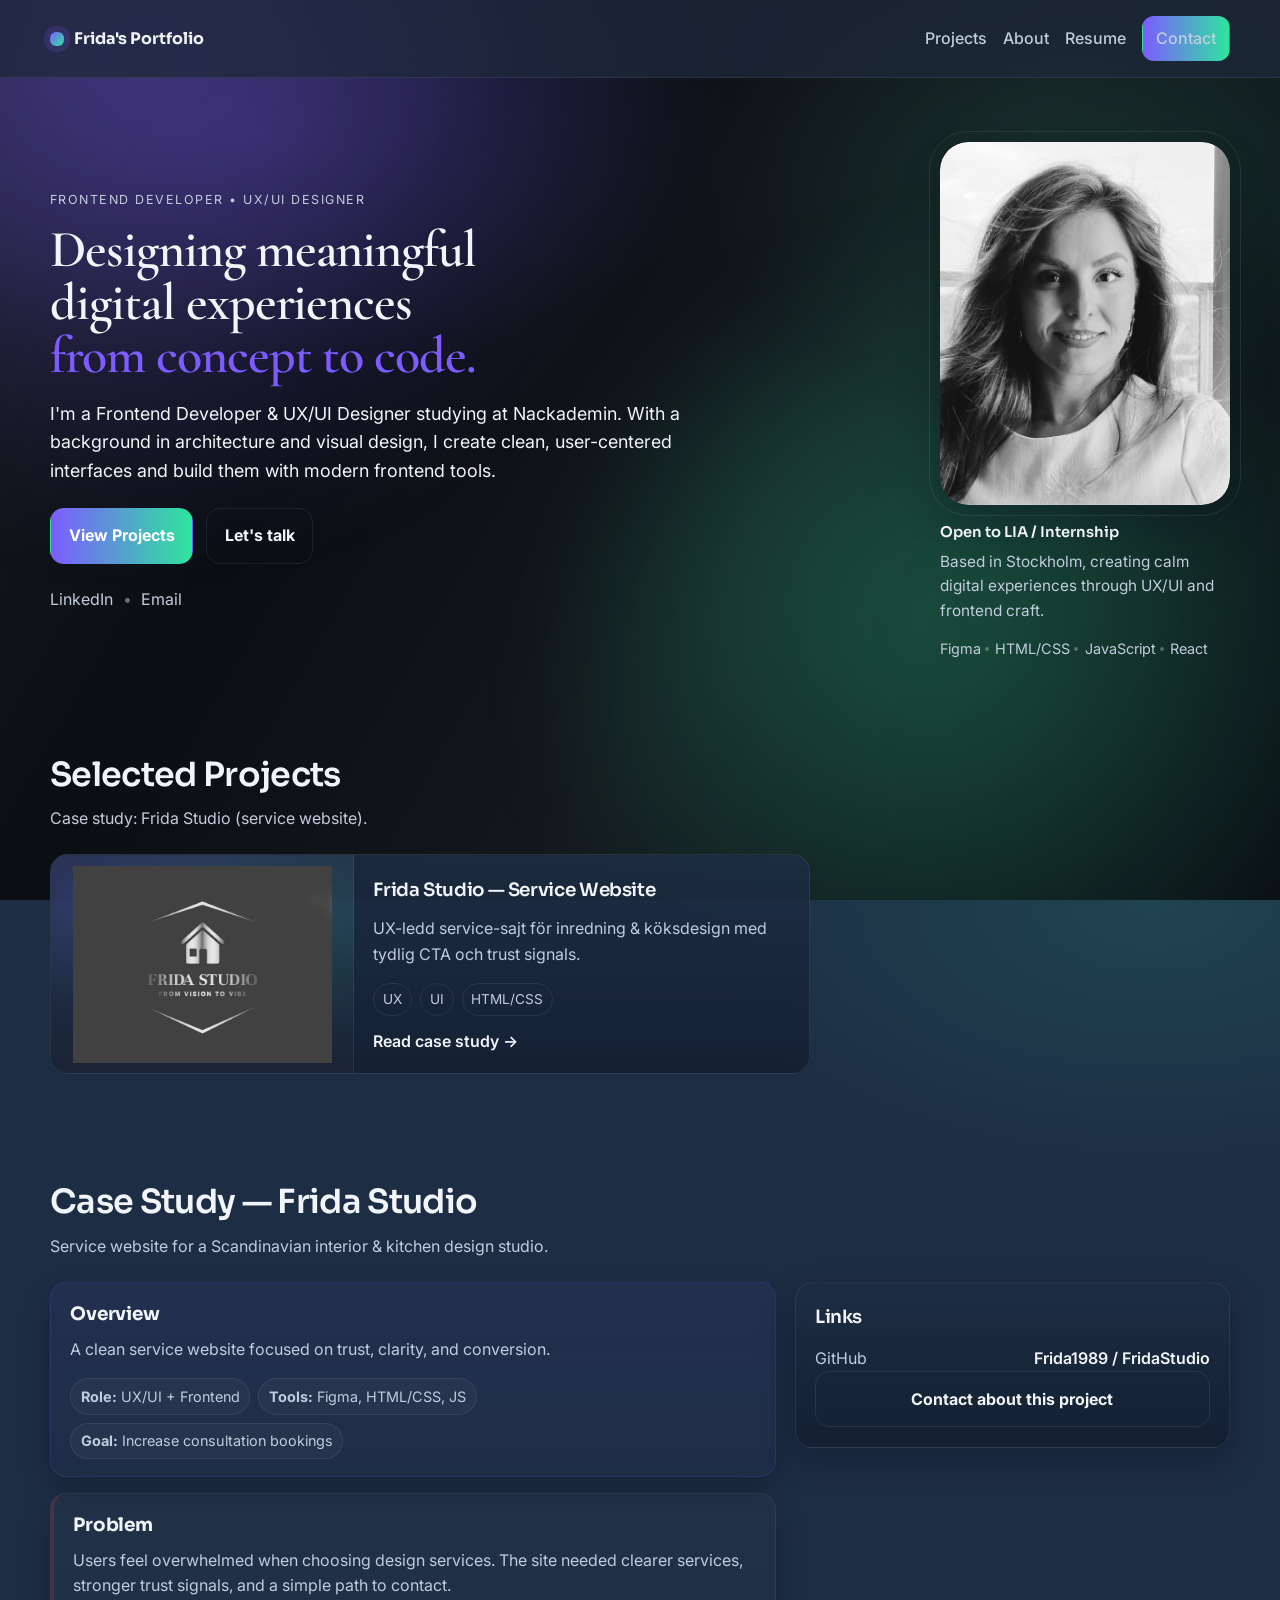
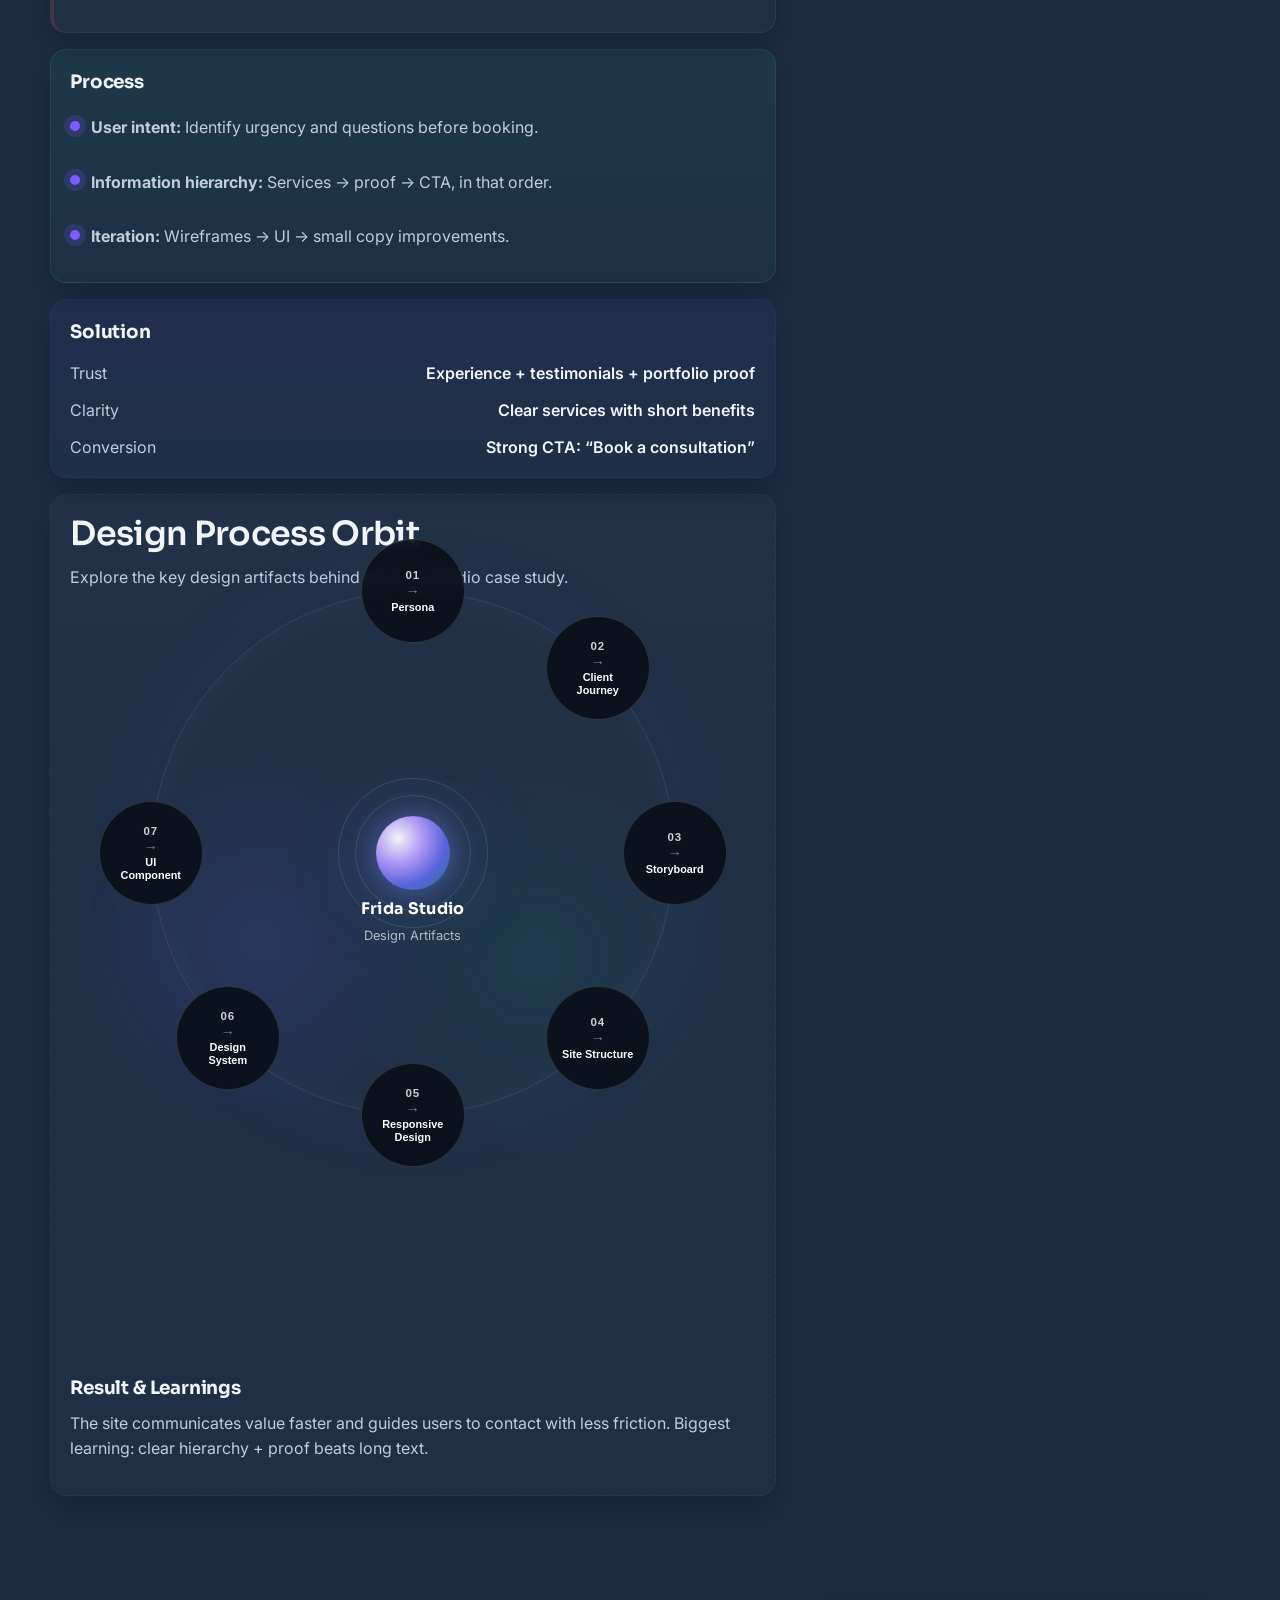
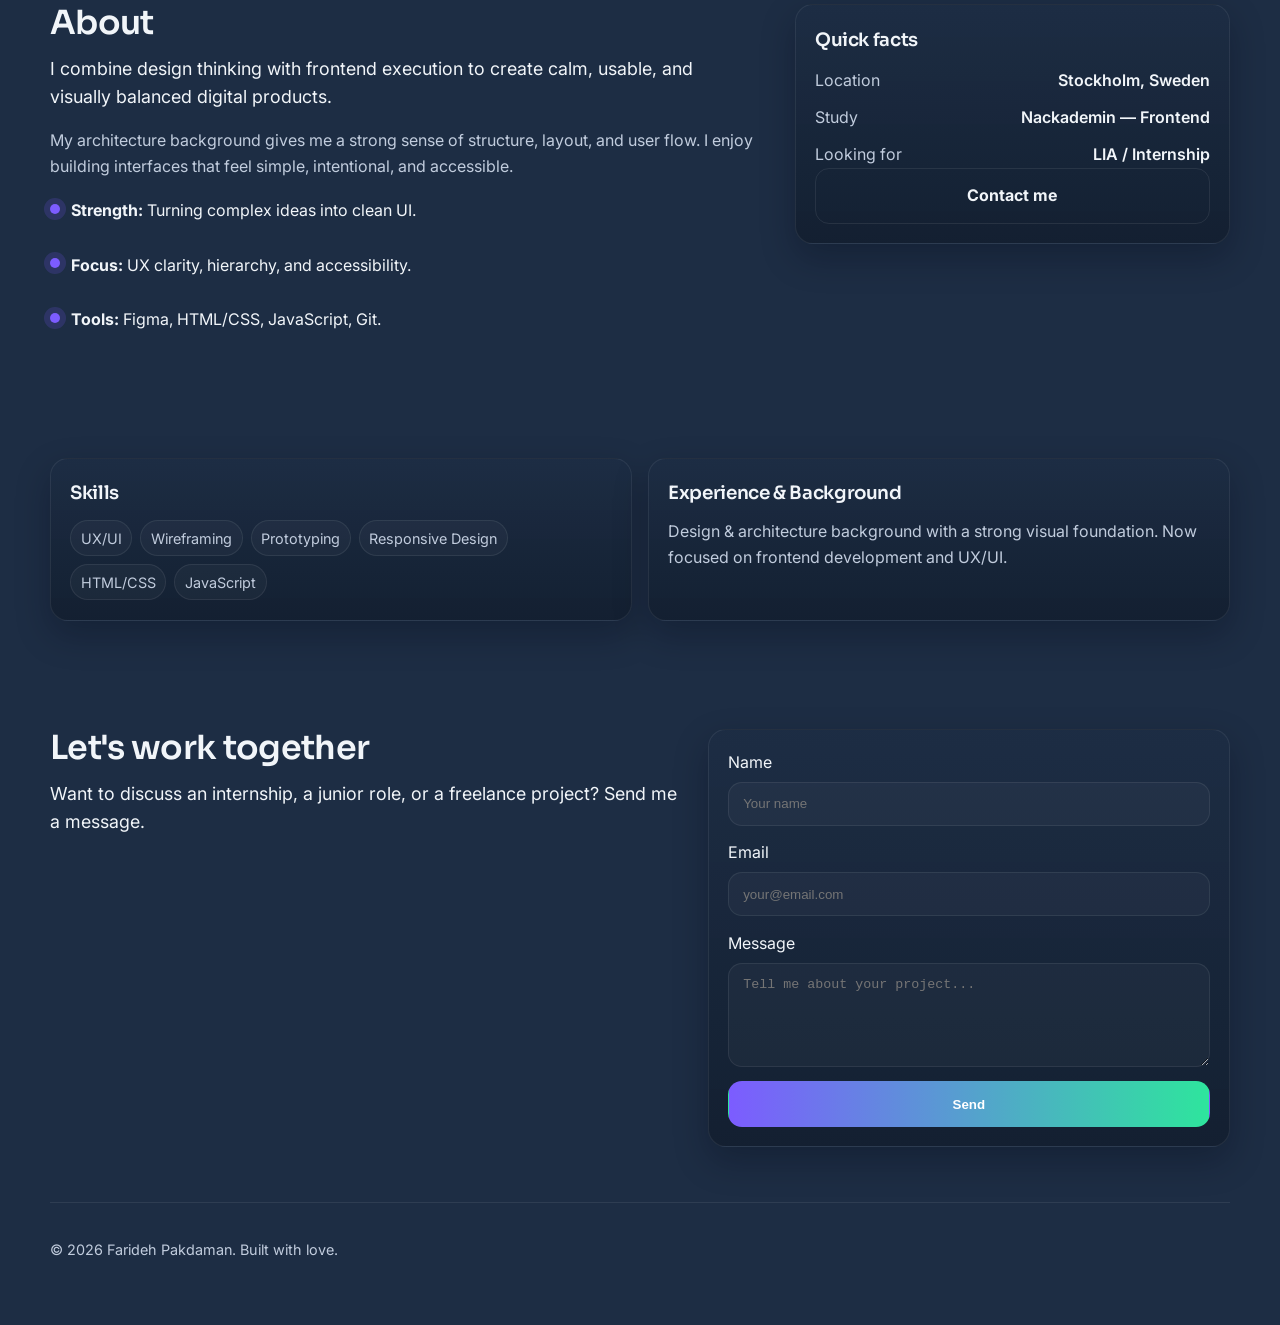
==== commit 5af6108a: "Updated orbit system and added picture" ====
--- a/Portfolio/index.html
+++ b/Portfolio/index.html
@@ -8,10 +8,10 @@
     <!-- Fonts -->
     <link rel="preconnect" href="https://fonts.googleapis.com" />
     <link rel="preconnect" href="https://fonts.gstatic.com" crossorigin />
-    <link
-      href="https://fonts.googleapis.com/css2?family=Sora:wght@400;600;700&family=Inter:wght@300;400;500;600;700&display=swap"
-      rel="stylesheet"
-    />
+    <link
+      href="https://fonts.googleapis.com/css2?family=Cormorant+Garamond:wght@500;600;700&family=Sora:wght@400;600;700&family=Inter:wght@300;400;500;600;700&display=swap"
+      rel="stylesheet"
+    />
 
     <link rel="stylesheet" href="styles.css" />
     <script src="index.js" defer></script>
@@ -50,11 +50,10 @@
       <section class="hero container">
         <div class="hero__content">
           <p class="eyebrow">Frontend Developer • UX/UI Designer</p>
-          <h1>
-            Designing meaningful digital experiences
-            <br />
-            <span class="accent">from concept to code.</span>
-          </h1>
+          <h1>
+            Designing meaningful digital experiences
+            <span class="accent">from concept to code.</span>
+          </h1>
           <p class="lead">
             I'm a Frontend Developer & UX/UI Designer studying at Nackademin.
             With a background in architecture and visual design, I create clean,
@@ -84,27 +83,26 @@
           </div>
         </div>
 
-        <div class="hero__card">
-          <div class="card case-node case-node--overview">
-            <div class="card__top">
-              <p class="card__label">Currently</p>
-              <p class="card__value">Open to LIA / Internship</p>
-            </div>
-            <div class="card__body">
-              <p class="muted">
-                Interested in UX/UI, web design, and frontend development. Based
-                in Stockholm, Sweden.
-              </p>
-              <div class="chips">
-                <span class="chip">Figma</span>
-                <span class="chip">HTML/CSS</span>
-                <span class="chip">JavaScript</span>
-                <span class="chip">React</span>
-              </div>
-            </div>
-          </div>
-        </div>
-      </section>
+        <div class="hero__card">
+          <div class="hero__portrait">
+            <img src="portrait.jpg" alt="Portrait of Farideh Pakdaman" />
+          </div>
+
+          <div class="hero__note">
+            <p class="hero__note-kicker">Open to LIA / Internship</p>
+            <p class="hero__note-text">
+              Based in Stockholm, creating calm digital experiences through
+              UX/UI and frontend craft.
+            </p>
+            <div class="hero__skills" aria-label="Core skills">
+              <span>Figma</span>
+              <span>HTML/CSS</span>
+              <span>JavaScript</span>
+              <span>React</span>
+            </div>
+          </div>
+        </div>
+      </section>
 
       <!-- Projects (only Frida Studio) -->
       <section id="projects" class="section container">
@@ -113,7 +111,7 @@
           <p class="muted">Case study: Frida Studio (service website).</p>
         </div>
 
-        <div class="grid">
+        <div class="grid grid--projects">
           <!-- Frida Studio -->
           <article class="project">
             <div class="project__thumb" aria-hidden="true">
@@ -145,12 +143,12 @@
           </p>
         </div>
 
-        <div class="two-col">
-          <div>
-            <div class="card">
-              <h3>Overview</h3>
-              <p class="muted">
-                A clean service website focused on trust, clarity, and
+        <div class="two-col case-study">
+          <div class="content-stack case-study__main">
+            <div class="card case-node case-node--overview">
+              <h3>Overview</h3>
+              <p class="muted">
+                A clean service website focused on trust, clarity, and
                 conversion.
               </p>
 
@@ -167,10 +165,7 @@
               </div>
             </div>
 
-            <div
-              class="card case-node case-node--problem"
-              style="margin-top: 1rem"
-            >
+            <div class="card case-node case-node--problem">
               <h3>Problem</h3>
               <p class="muted">
                 Users feel overwhelmed when choosing design services. The site
@@ -179,10 +174,7 @@
               </p>
             </div>
 
-            <div
-              class="card case-node case-node--process"
-              style="margin-top: 1rem"
-            >
+            <div class="card case-node case-node--process">
               <h3>Process</h3>
               <div class="bullets">
                 <div class="bullet">
@@ -209,10 +201,7 @@
               </div>
             </div>
 
-            <div
-              class="card case-node case-node--solution"
-              style="margin-top: 1rem"
-            >
+            <div class="card case-node case-node--solution">
               <h3>Solution</h3>
               <ul class="list">
                 <li>
@@ -230,21 +219,18 @@
               </ul>
             </div>
 
-            <div
-              class="card case-node case-node--artifacts"
-              style="margin-top: 1rem"
-            >
-              <!-- Design Process Orbit -->
-              <section id="orbit-journey" class="section container">
-                <div class="section__head">
-                  <h2>Design Process Orbit</h2>
-                  <p class="muted">
+            <div class="card case-node case-node--artifacts">
+              <!-- Design Process Orbit -->
+              <div id="orbit-journey" class="case-artifacts">
+                <div class="section__head">
+                  <h2>Design Process Orbit</h2>
+                  <p class="muted">
                     Explore the key design artifacts behind the Frida Studio
                     case study.
                   </p>
                 </div>
 
-                <div class="orbit orbit--center-card">
+                <div class="orbit">
                   <div class="orbit__stage">
                     <div class="orbit__wrapper orbit__wrapper--artifact">
                       <div class="orbit__center">
@@ -259,8 +245,8 @@
 
                       <div class="orbit__path orbit__path--artifact"></div>
 
-                      <button
-                        class="orbit__node orbit__node--1"
+                      <button
+                        class="orbit__node orbit__node--1"
                         type="button"
                         data-orbit="persona"
                         aria-label="01 Persona"
@@ -337,16 +323,33 @@
                       </button>
 
                       <!-- CENTER CARD -->
-                      <div class="orbit-info orbit-info--overlay card">
-                        <div class="orbit-content" id="persona">
-                          <p class="orbit-info__eyebrow">01 / Persona</p>
-                          <h3>Our Clients</h3>
-                          <p class="orbit-info__lead">
-                            Homeowners seeking professional design help to
-                            increase property value
-                          </p>
-
-                          <div class="orbit-copy-grid">
+                      <div class="orbit-info orbit-info--overlay card" aria-hidden="true">
+                        <button
+                          class="orbit-info__close"
+                          aria-label="Close artifact card"
+                          type="button"
+                        >
+                          ×
+                        </button>
+                        <div class="orbit-content" id="persona">
+                          <p class="orbit-info__eyebrow">01 / Persona</p>
+                          <h3>Our Clients</h3>
+                          <p class="orbit-info__lead">
+                            Homeowners seeking professional design help to
+                            increase property value
+                          </p>
+                          <button
+                            class="artifact-thumb orbit-content__preview"
+                            type="button"
+                            data-img="Persona.jpg"
+                          >
+                            <img
+                              src="Persona.jpg"
+                              alt="Persona board for Frida Studio"
+                            />
+                          </button>
+
+                          <div class="orbit-copy-grid">
                             <div
                               class="orbit-copy-block orbit-copy-block--full"
                             >
@@ -402,30 +405,84 @@
                           </blockquote>
                         </div>
 
-                        <div class="orbit-content" id="client-journey">
-                          <p class="orbit-info__eyebrow">02 / Client Journey</p>
-                          <h3>Client Journey</h3>
-                          <p class="orbit-info__lead">
-                            Mapping the emotional path from uncertainty to
-                            confidence.
-                          </p>
-                          <p class="muted">
-                            This artifact highlights how the client moves
-                            through different stages: recognizing a need,
-                            searching for help, comparing options, building
+                        <div class="orbit-content" id="client-journey">
+                          <p class="orbit-info__eyebrow">02 / Client Journey</p>
+                          <h3>Client Journey</h3>
+                          <p class="orbit-info__lead">
+                            Mapping the emotional path from uncertainty to
+                            confidence.
+                          </p>
+                          <button
+                            class="artifact-thumb orbit-content__preview"
+                            type="button"
+                            data-img="Client journey.jpg"
+                          >
+                            <img
+                              src="Client journey.jpg"
+                              alt="Client journey map for Frida Studio"
+                            />
+                          </button>
+                          <p class="muted">
+                            This artifact highlights how the client moves
+                            through different stages: recognizing a need,
+                            searching for help, comparing options, building
                             trust, and finally feeling ready to make contact.
                           </p>
-                          <p class="muted">
-                            It helped define where the website should reassure,
-                            inform, and guide the user toward booking a
-                            consultation.
-                          </p>
-                        </div>
+                          <p class="muted">
+                            It helped define where the website should reassure,
+                            inform, and guide the user toward booking a
+                            consultation.
+                          </p>
+                          <div class="orbit-copy-grid orbit-copy-grid--steps">
+                            <div class="orbit-copy-block">
+                              <h5>01</h5>
+                              <p>Problem awareness<br />Stressed</p>
+                            </div>
+                            <div class="orbit-copy-block">
+                              <h5>02</h5>
+                              <p>Search<br />Uncertain</p>
+                            </div>
+                            <div class="orbit-copy-block">
+                              <h5>03</h5>
+                              <p>Discovery<br />Curious</p>
+                            </div>
+                            <div class="orbit-copy-block">
+                              <h5>04</h5>
+                              <p>Exploration<br />Interested</p>
+                            </div>
+                            <div class="orbit-copy-block">
+                              <h5>05</h5>
+                              <p>Trust Building<br />Confident</p>
+                            </div>
+                            <div class="orbit-copy-block">
+                              <h5>06</h5>
+                              <p>Action<br />Motivated</p>
+                            </div>
+                            <div class="orbit-copy-block">
+                              <h5>07</h5>
+                              <p>Resolution<br />Satisfied</p>
+                            </div>
+                          </div>
+                          <div class="orbit-quote">
+                            Our approach: build trust through portfolio examples
+                            and make consultation booking simple and safe.
+                          </div>
+                        </div>
 
                         <div class="orbit-content" id="storyboard">
                           <p class="orbit-info__eyebrow">03 / Storyboard</p>
-                          <h3>Storyboard</h3>
-                          <p class="orbit-info__lead">
+                          <h3>Storyboard</h3>
+                          <button
+                            class="artifact-thumb orbit-content__preview"
+                            type="button"
+                            data-img="Story Board.jpg"
+                          >
+                            <img
+                              src="Story Board.jpg"
+                              alt="Storyboard for Frida Studio"
+                            />
+                          </button>
+                          <p class="orbit-info__lead">
                             Visualizing the user’s real-life situation and
                             motivations.
                           </p>
@@ -439,12 +496,48 @@
                             relevant, clear, and emotionally connected to the
                             user’s needs.
                           </p>
-                        </div>
-
-                        <div class="orbit-content" id="site-structure">
-                          <p class="orbit-info__eyebrow">04 / Site Structure</p>
-                          <h3>Site Structure</h3>
-                          <p class="orbit-info__lead">
+                          <div class="orbit-copy-grid">
+                            <div class="orbit-copy-block">
+                              <h5>1</h5>
+                              <p>The Problem<br />Frustrated & Worried</p>
+                            </div>
+                            <div class="orbit-copy-block">
+                              <h5>2</h5>
+                              <p>Searching for Help<br />Hopeful</p>
+                            </div>
+                            <div class="orbit-copy-block">
+                              <h5>3</h5>
+                              <p>First Impression<br />Impressed</p>
+                            </div>
+                            <div class="orbit-copy-block">
+                              <h5>4</h5>
+                              <p>Exploring Services<br />Interested</p>
+                            </div>
+                            <div class="orbit-copy-block">
+                              <h5>5</h5>
+                              <p>Taking Action<br />Confident</p>
+                            </div>
+                            <div class="orbit-copy-block">
+                              <h5>6</h5>
+                              <p>The Result<br />Satisfied & Relieved</p>
+                            </div>
+                          </div>
+                        </div>
+
+                        <div class="orbit-content" id="site-structure">
+                          <p class="orbit-info__eyebrow">04 / Site Structure</p>
+                          <h3>Site Structure</h3>
+                          <button
+                            class="artifact-thumb orbit-content__preview"
+                            type="button"
+                            data-img="Site structure.jpg"
+                          >
+                            <img
+                              src="Site structure.jpg"
+                              alt="Site structure diagram for Frida Studio"
+                            />
+                          </button>
+                          <p class="orbit-info__lead">
                             Creating a clear information hierarchy for better
                             navigation.
                           </p>
@@ -457,14 +550,42 @@
                             It ensures that the experience feels intuitive and
                             that important content appears in the right order.
                           </p>
-                        </div>
-
-                        <div class="orbit-content" id="responsive-design">
-                          <p class="orbit-info__eyebrow">
-                            05 / Responsive Design
-                          </p>
-                          <h3>Responsive Design</h3>
-                          <p class="orbit-info__lead">
+                          <div class="orbit-copy-grid">
+                            <div class="orbit-copy-block">
+                              <h5>Root</h5>
+                              <p>Home anchors the full experience.</p>
+                            </div>
+                            <div class="orbit-copy-block">
+                              <h5>Main Pages</h5>
+                              <p>About, Services, Portfolio, Process, Contact.</p>
+                            </div>
+                            <div class="orbit-copy-block">
+                              <h5>Priority</h5>
+                              <p>Services and portfolio are surfaced early.</p>
+                            </div>
+                            <div class="orbit-copy-block">
+                              <h5>CTA Focus</h5>
+                              <p>Contact remains accessible from every page.</p>
+                            </div>
+                          </div>
+                        </div>
+
+                        <div class="orbit-content" id="responsive-design">
+                          <p class="orbit-info__eyebrow">
+                            05 / Responsive Design
+                          </p>
+                          <h3>Responsive Design</h3>
+                          <button
+                            class="artifact-thumb orbit-content__preview"
+                            type="button"
+                            data-img="Responsive Design.jpg"
+                          >
+                            <img
+                              src="Responsive Design.jpg"
+                              alt="Responsive layouts for Frida Studio"
+                            />
+                          </button>
+                          <p class="orbit-info__lead">
                             Adapting the experience for different devices and
                             screen sizes.
                           </p>
@@ -477,12 +598,36 @@
                             The goal was to preserve a premium and calm feeling
                             across all devices.
                           </p>
-                        </div>
-
-                        <div class="orbit-content" id="design-system">
-                          <p class="orbit-info__eyebrow">06 / Design System</p>
-                          <h3>Design System</h3>
-                          <p class="orbit-info__lead">
+                          <div class="orbit-copy-grid">
+                            <div class="orbit-copy-block">
+                              <h5>Desktop</h5>
+                              <p>Two-column layout, larger spacing, expanded navigation.</p>
+                            </div>
+                            <div class="orbit-copy-block">
+                              <h5>Tablet</h5>
+                              <p>Flexible grid layout with simpler visual rhythm.</p>
+                            </div>
+                            <div class="orbit-copy-block">
+                              <h5>Mobile</h5>
+                              <p>Single-column flow, larger tap targets, focused CTA.</p>
+                            </div>
+                          </div>
+                        </div>
+
+                        <div class="orbit-content" id="design-system">
+                          <p class="orbit-info__eyebrow">06 / Design System</p>
+                          <h3>Design System</h3>
+                          <button
+                            class="artifact-thumb orbit-content__preview"
+                            type="button"
+                            data-img="Design System.jpg"
+                          >
+                            <img
+                              src="Design System.jpg"
+                              alt="Design system board for Frida Studio"
+                            />
+                          </button>
+                          <p class="orbit-info__lead">
                             Establishing a consistent visual language across the
                             project.
                           </p>
@@ -495,12 +640,36 @@
                             cohesive, and easy to scale through the different
                             sections of the website.
                           </p>
-                        </div>
-
-                        <div class="orbit-content" id="ui-component">
-                          <p class="orbit-info__eyebrow">07 / UI Component</p>
-                          <h3>UI Component</h3>
-                          <p class="orbit-info__lead">
+                          <div class="orbit-copy-grid">
+                            <div class="orbit-copy-block">
+                              <h5>Palette</h5>
+                              <p>Warm white, soft beige, muted green, charcoal.</p>
+                            </div>
+                            <div class="orbit-copy-block">
+                              <h5>Typography</h5>
+                              <p>Elegant serif paired with a clean sans-serif.</p>
+                            </div>
+                            <div class="orbit-copy-block orbit-copy-block--full">
+                              <h5>Feeling</h5>
+                              <p>Calm, refined, welcoming, and easy to trust.</p>
+                            </div>
+                          </div>
+                        </div>
+
+                        <div class="orbit-content" id="ui-component">
+                          <p class="orbit-info__eyebrow">07 / UI Component</p>
+                          <h3>UI Component</h3>
+                          <button
+                            class="artifact-thumb orbit-content__preview"
+                            type="button"
+                            data-img="UI component.jpg"
+                          >
+                            <img
+                              src="UI component.jpg"
+                              alt="UI components board for Frida Studio"
+                            />
+                          </button>
+                          <p class="orbit-info__lead">
                             Defining reusable interface pieces for a polished
                             user experience.
                           </p>
@@ -509,17 +678,31 @@
                             of the interface, such as buttons, cards, labels,
                             and layout elements.
                           </p>
-                          <p class="muted">
-                            Reusable components strengthen consistency and make
-                            the final design feel more professional and
-                            deliberate.
-                          </p>
-                        </div>
+                          <p class="muted">
+                            Reusable components strengthen consistency and make
+                            the final design feel more professional and
+                            deliberate.
+                          </p>
+                          <div class="orbit-copy-grid">
+                            <div class="orbit-copy-block">
+                              <h5>Buttons</h5>
+                              <p>Primary, secondary, and text actions with clear hierarchy.</p>
+                            </div>
+                            <div class="orbit-copy-block">
+                              <h5>Card Styles</h5>
+                              <p>Simple presentation blocks for projects and service content.</p>
+                            </div>
+                            <div class="orbit-copy-block orbit-copy-block--full">
+                              <h5>Spacing System</h5>
+                              <p>Consistent small-to-large spacing rhythm across the UI.</p>
+                            </div>
+                          </div>
+                        </div>
                       </div>
                     </div>
                   </div>
                 </div>
-              </section>
+              </div>
 
               <h3>Result & Learnings</h3>
               <p class="muted">
@@ -530,8 +713,8 @@
             </div>
           </div>
 
-          <aside class="aside">
-            <div class="card">
+          <aside class="aside case-study__aside">
+            <div class="card">
               <h3>Links</h3>
               <ul class="list">
                 <li>
--- a/Portfolio/styles.css
+++ b/Portfolio/styles.css
@@ -20,14 +20,16 @@
   --on-accent: #ffffff;
 
   /* Typography */
-  --font-body:
-    "Inter", system-ui, -apple-system, Segoe UI, Roboto, Arial, sans-serif;
-  --font-head:
-    "Sora", system-ui, -apple-system, Segoe UI, Roboto, Arial, sans-serif;
+  --font-body:
+    "Inter", system-ui, -apple-system, Segoe UI, Roboto, Arial, sans-serif;
+  --font-head:
+    "Sora", system-ui, -apple-system, Segoe UI, Roboto, Arial, sans-serif;
+  --font-display:
+    "Cormorant Garamond", Georgia, "Times New Roman", serif;
 
   /* Layout */
-  --container: 1120px;
-  --radius: 18px;
+  --container: 1180px;
+  --radius: 18px;
 
   /* Type scale */
   --h1: clamp(2.6rem, 3.6vw, 3.5rem);
@@ -74,17 +76,18 @@
   display: block;
 }
 
-.container {
-  width: min(var(--container), calc(100% - 2rem));
-  margin: 0 auto;
-}
-
-.section {
-  padding: 4.5rem 0;
-}
-.section__head {
-  margin-bottom: 1.5rem;
-}
+.container {
+  width: min(var(--container), calc(100% - 2.2rem));
+  margin: 0 auto;
+}
+
+.section {
+  padding: 3.4rem 0;
+}
+.section__head {
+  margin-bottom: 1.4rem;
+  max-width: 44rem;
+}
 
 h2,
 h3 {
@@ -93,7 +96,7 @@
   letter-spacing: -0.02em;
   font-weight: 600;
 }
-h1 {
+h1 {
   --font-sans:
     ui-sans-serif, system-ui, sans-serif, "Apple Color Emoji", "Segoe UI Emoji",
     "Segoe UI Symbol", "Noto Color Emoji";
@@ -102,8 +105,8 @@
   line-height: 1.05;
   font-weight: 700;
   margin: 0 0 1rem 0;
-  font-family: var(--font-head);
-}
+  font-family: var(--font-head);
+}
 h2 {
   font-size: var(--h2);
   line-height: 1.15;
@@ -235,13 +238,17 @@
 }
 
 /* Cards & tokens */
-.card {
-  background: var(--surface);
-  border: 1px solid var(--border);
-  border-radius: var(--radius);
-  padding: 1.2rem;
-  box-shadow: 0 8px 24px rgba(2, 6, 23, 0.5);
-}
+.card {
+  background: linear-gradient(
+    180deg,
+    rgba(29, 45, 68, 0.88),
+    rgba(19, 31, 48, 0.92)
+  );
+  border: 1px solid rgba(255, 255, 255, 0.07);
+  border-radius: var(--radius);
+  padding: 1.2rem;
+  box-shadow: 0 14px 34px rgba(2, 6, 23, 0.28);
+}
 .chips {
   display: flex;
   flex-wrap: wrap;
@@ -265,18 +272,35 @@
 }
 
 /* Hero */
-.hero {
-  padding: 3.4rem 0 2rem;
-  display: grid;
-  grid-template-columns: 1.35fr 0.85fr;
-  gap: 2rem;
-  align-items: start;
-}
-.hero__cta {
-  display: flex;
-  gap: 0.8rem;
-  margin: 1.4rem 0;
-}
+.hero {
+  padding: 4rem 0 2.6rem;
+  display: grid;
+  grid-template-columns: minmax(0, 1.25fr) minmax(250px, 0.8fr);
+  gap: clamp(1.75rem, 4vw, 3.5rem);
+  align-items: center;
+}
+.hero__content {
+  max-width: 42rem;
+}
+.hero h1 {
+  max-width: 22ch;
+  margin-bottom: 1.1rem;
+  font-family: var(--font-display);
+  font-size: clamp(2.15rem, 4.2vw, 3.25rem);
+  line-height: 1.02;
+  letter-spacing: -0.02em;
+  font-weight: 600;
+  text-wrap: balance;
+}
+.hero h1 .accent {
+  display: inline;
+}
+.hero__cta {
+  display: flex;
+  flex-wrap: wrap;
+  gap: 0.8rem;
+  margin: 1.4rem 0;
+}
 .hero__meta {
   display: flex;
   align-items: center;
@@ -289,41 +313,94 @@
 .dot {
   opacity: 0.5;
 }
-.hero__card .card__top {
-  display: flex;
-  justify-content: space-between;
-  gap: 1rem;
-}
-.card__label {
-  color: var(--muted);
-  font-size: 0.9rem;
-  margin: 0;
-}
-.card__value {
-  font-family: var(--font-head);
-  font-weight: 700;
-  margin: 0;
-}
-
-/* Projects grid */
-.grid {
-  display: grid;
-  grid-template-columns: repeat(3, 1fr);
-  gap: 1rem;
-}
-.project {
-  border: 1px solid var(--border);
-  border-radius: var(--radius);
-  overflow: hidden;
-  background: rgba(30, 41, 59, 0.55);
-  transition: transform 180ms ease;
-}
+.hero__card {
+  display: grid;
+  justify-items: end;
+  gap: 1rem;
+}
+.hero__portrait {
+  width: min(100%, 290px);
+  overflow: hidden;
+  border-radius: 28px;
+  outline: 1px solid rgba(255, 255, 255, 0.09);
+  outline-offset: 10px;
+  box-shadow: 0 22px 42px rgba(2, 6, 23, 0.24);
+}
+.hero__portrait img {
+  display: block;
+  width: 100%;
+  aspect-ratio: 4 / 5;
+  object-fit: cover;
+  object-position: center top;
+  border-radius: 28px;
+  filter: grayscale(100%);
+}
+.hero__note {
+  width: min(100%, 290px);
+}
+.hero__note-kicker {
+  margin: 0 0 0.35rem;
+  font-family: var(--font-head);
+  font-size: 0.92rem;
+  font-weight: 600;
+  color: var(--text);
+}
+.hero__note-text {
+  margin: 0;
+  color: var(--muted);
+  font-size: 0.96rem;
+}
+.hero__skills {
+  display: flex;
+  flex-wrap: wrap;
+  gap: 0.45rem 0.9rem;
+  margin-top: 0.85rem;
+  color: var(--muted);
+  font-size: 0.9rem;
+}
+.hero__skills span {
+  position: relative;
+}
+.hero__skills span:not(:last-child)::after {
+  content: "";
+  position: absolute;
+  right: -0.5rem;
+  top: 50%;
+  width: 4px;
+  height: 4px;
+  border-radius: 999px;
+  background: rgba(255, 255, 255, 0.28);
+  transform: translateY(-50%);
+}
+
+/* Projects grid */
+.grid {
+  display: grid;
+  grid-template-columns: repeat(3, 1fr);
+  gap: 1rem;
+}
+.grid--projects {
+  grid-template-columns: minmax(0, 760px);
+}
+.project {
+  border: 1px solid rgba(255, 255, 255, 0.08);
+  border-radius: var(--radius);
+  overflow: hidden;
+  background: linear-gradient(
+    180deg,
+    rgba(29, 45, 68, 0.86),
+    rgba(21, 31, 49, 0.92)
+  );
+  display: grid;
+  grid-template-columns: minmax(180px, 0.8fr) minmax(0, 1.2fr);
+  transition: transform 180ms ease;
+}
 .project:hover {
   transform: translateY(-2px);
 }
-.project__thumb {
-  height: 160px;
-  display: flex;
+.project__thumb {
+  min-height: 100%;
+  display: flex;
   align-items: center;
   justify-content: center;
   background:
@@ -338,8 +415,8 @@
       transparent 60%
     ),
     rgba(255, 255, 255, 0.02);
-  border-bottom: 1px solid var(--border);
-}
+  border-right: 1px solid rgba(255, 255, 255, 0.07);
+}
 
 /* Logo image inside project thumbnail */
 .project__thumb img {
@@ -350,9 +427,9 @@
   object-fit: contain;
   display: block;
 }
-.project__body {
-  padding: 1rem;
-}
+.project__body {
+  padding: 1.2rem;
+}
 .project__tags {
   display: flex;
   flex-wrap: wrap;
@@ -368,13 +445,21 @@
 }
 
 /* About layout */
-.two-col {
-  display: grid;
-  grid-template-columns: 1.3fr 0.7fr;
-  gap: 1.2rem;
-  align-items: start;
-}
-.bullets {
+.two-col {
+  display: grid;
+  grid-template-columns: minmax(0, 1.25fr) minmax(260px, 0.75fr);
+  gap: 1.2rem;
+  align-items: start;
+}
+.content-stack {
+  display: grid;
+  gap: 1rem;
+}
+.aside {
+  display: grid;
+  gap: 1rem;
+}
+.bullets {
   display: grid;
   gap: 0.8rem;
   margin-top: 1.2rem;
@@ -405,13 +490,27 @@
   gap: 1rem;
   color: var(--muted);
 }
-.list li span:last-child {
-  color: var(--text);
-  font-weight: 600;
-}
-
-/* Frida case study styling */
-#case-frida .case-node {
+.list li span:last-child {
+  color: var(--text);
+  font-weight: 600;
+}
+.list li a {
+  color: var(--text);
+}
+
+.case-study {
+  align-items: start;
+}
+.case-study__main {
+  min-width: 0;
+}
+.case-study__aside {
+  position: sticky;
+  top: 92px;
+}
+
+/* Frida case study styling */
+#case-frida .case-node {
   background: linear-gradient(
     180deg,
     rgba(255, 255, 255, 0.02),
@@ -420,11 +519,11 @@
   border: 1px solid rgba(255, 255, 255, 0.06);
   border-radius: 16px;
   padding: 1.05rem 1.2rem;
-  box-shadow: 0 8px 24px rgba(2, 6, 23, 0.45);
-  transition:
-    transform 200ms ease,
-    box-shadow 200ms ease;
-}
+  box-shadow: 0 14px 30px rgba(2, 6, 23, 0.22);
+  transition:
+    transform 200ms ease,
+    box-shadow 200ms ease;
+}
 
 #case-frida .case-node h3 {
   font-family: var(--font-head);
@@ -439,10 +538,10 @@
   color: var(--muted);
 }
 
-#case-frida .case-node:hover {
-  transform: translateY(-6px);
-  box-shadow: 0 22px 48px rgba(2, 6, 23, 0.55);
-}
+#case-frida .case-node:hover {
+  transform: translateY(-2px);
+  box-shadow: 0 18px 34px rgba(2, 6, 23, 0.28);
+}
 
 /* Per-node accents using palette */
 #case-frida .case-node--overview {
@@ -477,14 +576,14 @@
   );
   border-color: rgba(124, 92, 255, 0.08);
 }
-#case-frida .case-node--artifacts {
-  background: linear-gradient(
-    180deg,
-    rgba(255, 255, 255, 0.02),
-    rgba(255, 255, 255, 0.01)
-  );
-  border-style: dashed;
-}
+#case-frida .case-node--artifacts {
+  background: linear-gradient(
+    180deg,
+    rgba(255, 255, 255, 0.02),
+    rgba(255, 255, 255, 0.01)
+  );
+  border-style: dashed;
+}
 #case-frida .case-node--result {
   background: linear-gradient(
     180deg,
@@ -500,12 +599,12 @@
   }
 }
 
-/* Resume */
-.resume {
-  display: grid;
-  grid-template-columns: 1fr 1fr;
-  gap: 1rem;
-}
+/* Resume */
+.resume {
+  display: grid;
+  grid-template-columns: 1fr 1fr;
+  gap: 1rem;
+}
 
 .resume__viewer {
   grid-column: 1 / -1;
@@ -577,12 +676,12 @@
 }
 
 /* Contact */
-.contact {
-  display: grid;
-  grid-template-columns: 1.2fr 0.8fr;
-  gap: 1rem;
-  align-items: start;
-}
+.contact {
+  display: grid;
+  grid-template-columns: minmax(0, 1.1fr) minmax(300px, 0.9fr);
+  gap: 1.2rem;
+  align-items: start;
+}
 .contact__links {
   display: flex;
   gap: 0.8rem;
@@ -616,19 +715,41 @@
 }
 
 /* Responsive */
-@media (max-width: 980px) {
-  .hero {
-    grid-template-columns: 1fr;
-  }
-  .grid {
-    grid-template-columns: 1fr;
-  }
-  .two-col {
-    grid-template-columns: 1fr;
-  }
-  .resume {
-    grid-template-columns: 1fr;
-  }
+@media (max-width: 980px) {
+  .hero {
+    grid-template-columns: 1fr;
+    gap: 2rem;
+  }
+  .hero__card {
+    justify-items: start;
+  }
+  .hero__portrait,
+  .hero__note {
+    width: min(100%, 260px);
+  }
+  .hero h1 {
+    max-width: 16ch;
+  }
+  .grid {
+    grid-template-columns: 1fr;
+  }
+  .project {
+    grid-template-columns: 1fr;
+  }
+  .project__thumb {
+    min-height: 180px;
+    border-right: 0;
+    border-bottom: 1px solid rgba(255, 255, 255, 0.07);
+  }
+  .two-col {
+    grid-template-columns: 1fr;
+  }
+  .case-study__aside {
+    position: static;
+  }
+  .resume {
+    grid-template-columns: 1fr;
+  }
   .contact {
     grid-template-columns: 1fr;
   }
@@ -816,38 +937,39 @@
   margin-top: 2rem;
 }
 
-.orbit__stage {
-  position: relative;
-  min-height: 860px;
-  display: flex;
-  justify-content: center;
-  align-items: center;
-}
-
-.orbit__wrapper--artifact {
-  position: relative;
-  width: 100%;
-  max-width: 820px;
-  min-height: 860px;
-  display: flex;
-  align-items: center;
-  justify-content: center;
-}
-
-.orbit__center {
-  position: absolute;
-  width: 180px;
-  height: 180px;
-  border-radius: 50%;
-  display: grid;
-  place-items: center;
-  z-index: 3;
-}
-
-.orbit__core {
-  width: 92px;
-  height: 92px;
-  border-radius: 50%;
+.orbit__stage {
+  position: relative;
+  min-height: 760px;
+  display: flex;
+  justify-content: center;
+  align-items: flex-start;
+}
+
+.orbit__wrapper--artifact {
+  position: relative;
+  width: 100%;
+  max-width: 860px;
+  min-height: 760px;
+  display: flex;
+  align-items: flex-start;
+  justify-content: center;
+}
+
+.orbit__center {
+  position: absolute;
+  top: 140px;
+  width: 150px;
+  height: 150px;
+  border-radius: 50%;
+  display: grid;
+  place-items: center;
+  z-index: 3;
+}
+
+.orbit__core {
+  width: 74px;
+  height: 74px;
+  border-radius: 50%;
   background: radial-gradient(
     circle at 30% 30%,
     rgba(255, 255, 255, 0.95),
@@ -868,17 +990,17 @@
   border: 1px solid rgba(255, 255, 255, 0.12);
 }
 
-.orbit__ring--one {
-  width: 140px;
-  height: 140px;
-  animation: orbitPing 3s ease-out infinite;
-}
-
-.orbit__ring--two {
-  width: 180px;
-  height: 180px;
-  animation: orbitPing 3s ease-out infinite 1.3s;
-}
+.orbit__ring--one {
+  width: 116px;
+  height: 116px;
+  animation: orbitPing 3s ease-out infinite;
+}
+
+.orbit__ring--two {
+  width: 150px;
+  height: 150px;
+  animation: orbitPing 3s ease-out infinite 1.3s;
+}
 
 .orbit__label {
   position: absolute;
@@ -887,14 +1009,14 @@
   pointer-events: none;
 }
 
-.orbit__label span {
+.orbit__label span {
   display: block;
   font-family: "Sora", sans-serif;
   font-size: 1rem;
   font-weight: 700;
   letter-spacing: 0.02em;
-  margin-top: 10.25rem;
-}
+  margin-top: 8.5rem;
+}
 
 .orbit__label small {
   display: block;
@@ -903,75 +1025,80 @@
   margin-top: 0.25rem;
 }
 
-.orbit__path--artifact {
-  width: 540px;
-  height: 540px;
-  border-radius: 50%;
-  border: 1px solid rgba(255, 255, 255, 0.09);
+.orbit__path--artifact {
+  margin-top: 58px;
+  width: 470px;
+  height: 470px;
+  border-radius: 50%;
+  border: 1px solid rgba(255, 255, 255, 0.09);
   box-shadow:
     inset 0 0 40px rgba(255, 255, 255, 0.03),
     0 0 90px rgba(88, 103, 255, 0.06);
 }
 
-.orbit__node {
-  position: absolute;
-  width: 108px;
-  height: 108px;
-  border-radius: 999px;
-  border: 1px solid rgba(255, 255, 255, 0.18);
-  background: rgba(10, 14, 27, 0.78);
-  color: #fff;
+.orbit__node {
+  position: absolute;
+  width: 82px;
+  height: 82px;
+  border-radius: 999px;
+  border: 1px solid rgba(255, 255, 255, 0.14);
+  background: linear-gradient(
+    180deg,
+    rgba(12, 18, 28, 0.92),
+    rgba(18, 28, 42, 0.88)
+  );
+  color: #fff;
   display: flex;
   flex-direction: column;
   align-items: center;
   justify-content: center;
-  gap: 0.12rem;
-  text-align: center;
-  cursor: pointer;
-  padding: 0.75rem;
-  z-index: 5;
+  gap: 0.15rem;
+  text-align: center;
+  cursor: pointer;
+  padding: 0.5rem;
+  z-index: 5;
   transition:
     transform 0.28s ease,
     border-color 0.28s ease,
     box-shadow 0.28s ease,
     background 0.28s ease;
-  backdrop-filter: blur(12px);
-}
-
-.orbit__node:hover {
-  transform: scale(1.05);
-  border-color: rgba(255, 255, 255, 0.38);
-  box-shadow: 0 0 24px rgba(108, 123, 255, 0.18);
-}
-
-.orbit__node.is-active {
-  background: rgba(255, 255, 255, 0.96);
-  color: #0f172a;
+  backdrop-filter: blur(8px);
+}
+
+.orbit__node:hover {
+  transform: scale(1.06);
+  border-color: rgba(255, 255, 255, 0.28);
+  box-shadow: 0 10px 28px rgba(108, 123, 255, 0.14);
+}
+
+.orbit__node.is-active {
+  background: rgba(255, 255, 255, 0.96);
+  color: #0f172a;
   border-color: rgba(255, 255, 255, 0.96);
   box-shadow:
     0 0 20px rgba(255, 255, 255, 0.22),
     0 0 42px rgba(117, 128, 255, 0.24);
 }
 
-.orbit__node-number {
-  font-size: 0.68rem;
-  font-weight: 700;
-  letter-spacing: 0.08em;
-  opacity: 0.8;
-}
-
-.orbit__node-arrow {
-  font-size: 0.92rem;
-  line-height: 1;
-  opacity: 0.72;
-}
-
-.orbit__node-text {
-  font-size: 0.7rem;
-  font-weight: 600;
-  line-height: 1.15;
-  max-width: 78px;
-}
+.orbit__node-number {
+  font-size: 0.62rem;
+  font-weight: 700;
+  letter-spacing: 0.08em;
+  opacity: 0.8;
+}
+
+.orbit__node-arrow {
+  font-size: 0.78rem;
+  line-height: 1;
+  opacity: 0.45;
+}
+
+.orbit__node-text {
+  font-size: 0.6rem;
+  font-weight: 600;
+  line-height: 1.15;
+  max-width: 58px;
+}
 
 /* Node positions */
 .orbit__node--1 {
@@ -980,38 +1107,38 @@
   transform: translateX(-50%);
 }
 
-.orbit__node--2 {
-  top: 17%;
-  right: 11%;
-}
-
-.orbit__node--3 {
-  top: 50%;
-  right: 3%;
-  transform: translateY(-50%);
-}
-
-.orbit__node--4 {
-  bottom: 17%;
-  right: 11%;
-}
-
-.orbit__node--5 {
-  bottom: 5%;
-  left: 50%;
-  transform: translateX(-50%);
-}
-
-.orbit__node--6 {
-  bottom: 17%;
-  left: 11%;
-}
-
-.orbit__node--7 {
-  top: 50%;
-  left: 3%;
-  transform: translateY(-50%);
-}
+.orbit__node--2 {
+  top: 15%;
+  right: 16%;
+}
+
+.orbit__node--3 {
+  top: 44%;
+  right: 8%;
+  transform: translateY(-50%);
+}
+
+.orbit__node--4 {
+  bottom: 26%;
+  right: 16%;
+}
+
+.orbit__node--5 {
+  bottom: 15%;
+  left: 50%;
+  transform: translateX(-50%);
+}
+
+.orbit__node--6 {
+  bottom: 26%;
+  left: 16%;
+}
+
+.orbit__node--7 {
+  top: 44%;
+  left: 8%;
+  transform: translateY(-50%);
+}
 
 .orbit__node--1.is-active,
 .orbit__node--5.is-active {
@@ -1024,18 +1151,18 @@
 }
 
 /* CENTER OVERLAY CARD */
-.orbit-info--overlay {
-  position: absolute;
-  top: 50%;
-  left: 50%;
-  width: 420px;
-  min-height: 360px;
-  max-height: 430px;
-  transform: translate(-50%, -50%);
-  z-index: 4;
-  padding: 1.45rem;
-  border-radius: 26px;
-  background:
+.orbit-info--overlay {
+  position: absolute;
+  top: 520px;
+  left: 50%;
+  width: min(620px, calc(100% - 3rem));
+  min-height: auto;
+  max-height: none;
+  transform: translate(-50%, 16px);
+  z-index: 4;
+  padding: 1.1rem;
+  border-radius: 22px;
+  background:
     linear-gradient(
       180deg,
       rgba(255, 255, 255, 0.03),
@@ -1047,19 +1174,46 @@
     0 22px 70px rgba(0, 0, 0, 0.35),
     0 0 40px rgba(255, 255, 255, 0.03),
     inset 0 1px 0 rgba(255, 255, 255, 0.03);
-  overflow-y: auto;
-}
-
-.orbit-info--overlay::-webkit-scrollbar {
-  width: 8px;
-}
+  overflow: hidden;
+  opacity: 0;
+  pointer-events: none;
+  visibility: hidden;
+  transition:
+    opacity 220ms ease,
+    transform 220ms ease,
+    visibility 220ms ease;
+}
+
+.orbit-info--overlay.is-open {
+  opacity: 1;
+  pointer-events: auto;
+  visibility: visible;
+  transform: translate(-50%, 0);
+}
+
+.orbit-info--overlay::-webkit-scrollbar {
+  width: 8px;
+}
 
 .orbit-info--overlay::-webkit-scrollbar-thumb {
   background: rgba(255, 255, 255, 0.14);
   border-radius: 999px;
 }
 
-.orbit-info__eyebrow {
+.orbit-info__close {
+  position: absolute;
+  top: 10px;
+  right: 10px;
+  width: 34px;
+  height: 34px;
+  border-radius: 999px;
+  border: 1px solid rgba(255, 255, 255, 0.08);
+  background: rgba(255, 255, 255, 0.04);
+  color: var(--text);
+  cursor: pointer;
+}
+
+.orbit-info__eyebrow {
   font-size: 0.76rem;
   text-transform: uppercase;
   letter-spacing: 0.16em;
@@ -1140,15 +1294,16 @@
   font-size: 0.93rem;
 }
 
-#orbit-journey {
-  position: relative;
-}
-
-#orbit-journey::before {
-  content: "";
-  position: absolute;
-  inset: 110px 0 0 0;
-  background:
+.case-artifacts {
+  position: relative;
+  padding-top: 0.2rem;
+}
+
+.case-artifacts::before {
+  content: "";
+  position: absolute;
+  inset: 90px 0 0 0;
+  background:
     radial-gradient(
       circle at 28% 44%,
       rgba(91, 104, 255, 0.12),
@@ -1163,11 +1318,11 @@
   z-index: 0;
 }
 
-#orbit-journey .section__head,
-#orbit-journey .orbit {
-  position: relative;
-  z-index: 1;
-}
+.case-artifacts .section__head,
+.case-artifacts .orbit {
+  position: relative;
+  z-index: 1;
+}
 
 @keyframes orbitPulse {
   0%,
@@ -1238,10 +1393,10 @@
 }
 
 /* Mobile */
-@media (max-width: 640px) {
-  .orbit__stage,
-  .orbit__wrapper--artifact {
-    min-height: auto;
+@media (max-width: 640px) {
+  .orbit__stage,
+  .orbit__wrapper--artifact {
+    min-height: auto;
   }
 
   .orbit__center,
@@ -1287,7 +1442,410 @@
     overflow: visible;
   }
 
-  .orbit-copy-grid {
-    grid-template-columns: 1fr;
-  }
-}
+  .orbit-copy-grid {
+    grid-template-columns: 1fr;
+  }
+}
+
+/* Orbit refresh */
+.orbit__stage {
+  min-height: 1120px;
+  align-items: flex-start;
+  padding-top: 1rem;
+}
+
+.orbit__wrapper--artifact {
+  max-width: 980px;
+  min-height: 1120px;
+  align-items: flex-start;
+}
+
+.orbit__center {
+  top: 200px;
+}
+
+.orbit__path--artifact {
+  margin-top: 110px;
+  width: 560px;
+  height: 560px;
+}
+
+.orbit__node {
+  width: 118px;
+  height: 118px;
+  background: rgba(9, 14, 24, 0.88);
+}
+
+.orbit__node-text {
+  max-width: 84px;
+}
+
+.orbit-info--overlay {
+  top: 470px;
+  left: 50%;
+  width: min(760px, calc(100% - 2rem));
+  min-height: auto;
+  max-height: none;
+  transform: translateX(-50%);
+  padding: 1.35rem;
+  overflow: visible;
+}
+
+.orbit-content__preview {
+  width: 100%;
+  margin: 0.95rem 0 1rem;
+  border-radius: 18px;
+  border-color: rgba(255, 255, 255, 0.08);
+  background: rgba(248, 246, 240, 0.96);
+}
+
+.orbit-content__preview img {
+  width: 100%;
+  height: auto;
+  max-height: 180px;
+  object-fit: contain;
+  background: #f6f2ea;
+}
+
+.orbit-copy-grid--steps {
+  grid-template-columns: repeat(4, minmax(0, 1fr));
+}
+
+.orbit-copy-block p {
+  margin: 0;
+  color: rgba(255, 255, 255, 0.86);
+}
+
+.orbit-copy-block strong {
+  color: #fff;
+}
+
+@media (max-width: 900px) {
+  .orbit__stage,
+  .orbit__wrapper--artifact {
+    min-height: 720px;
+  }
+
+  .orbit__path--artifact {
+    width: 390px;
+    height: 390px;
+  }
+
+  .orbit__center {
+    top: 120px;
+  }
+
+  .orbit-info--overlay {
+    top: 430px;
+    width: min(560px, calc(100% - 1rem));
+  }
+
+  .orbit-copy-grid--steps {
+    grid-template-columns: repeat(3, minmax(0, 1fr));
+  }
+}
+
+@media (max-width: 640px) {
+  .orbit-content__preview img {
+    max-height: none;
+  }
+
+  .orbit-info--overlay {
+    position: static;
+    width: 100%;
+    transform: none;
+    margin-top: 1rem;
+  }
+
+  .orbit-info--overlay.is-open {
+    transform: none;
+  }
+
+  .orbit-copy-grid--steps {
+    grid-template-columns: 1fr 1fr;
+  }
+}
+
+/* Orbit alignment pass */
+.orbit__wrapper--artifact {
+  --orbit-center-y: 230px;
+  --orbit-radius: 235px;
+  --orbit-diagonal: 166px;
+  --node-size: 82px;
+  max-width: 760px;
+  min-height: 700px;
+}
+
+.orbit__stage {
+  min-height: 700px;
+  padding-top: 0;
+}
+
+.orbit__center {
+  top: var(--orbit-center-y);
+  left: 50%;
+  transform: translate(-50%, -50%);
+  width: 150px;
+  height: 150px;
+}
+
+.orbit__path--artifact {
+  position: absolute;
+  top: var(--orbit-center-y);
+  left: 50%;
+  width: calc(var(--orbit-radius) * 2);
+  height: calc(var(--orbit-radius) * 2);
+  margin-top: 0;
+  transform: translate(-50%, -50%);
+}
+
+.orbit__node {
+  width: var(--node-size);
+  height: var(--node-size);
+  transform: translate(-50%, -50%);
+}
+
+.orbit__node:hover,
+.orbit__node.is-active {
+  transform: translate(-50%, -50%) scale(1.06);
+}
+
+.orbit__node--1 {
+  top: calc(var(--orbit-center-y) - var(--orbit-radius));
+  left: 50%;
+}
+
+.orbit__node--2 {
+  top: calc(var(--orbit-center-y) - var(--orbit-diagonal));
+  left: calc(50% + var(--orbit-diagonal));
+}
+
+.orbit__node--3 {
+  top: var(--orbit-center-y);
+  left: calc(50% + var(--orbit-radius));
+}
+
+.orbit__node--4 {
+  top: calc(var(--orbit-center-y) + var(--orbit-diagonal));
+  left: calc(50% + var(--orbit-diagonal));
+}
+
+.orbit__node--5 {
+  top: calc(var(--orbit-center-y) + var(--orbit-radius));
+  left: 50%;
+}
+
+.orbit__node--6 {
+  top: calc(var(--orbit-center-y) + var(--orbit-diagonal));
+  left: calc(50% - var(--orbit-diagonal));
+}
+
+.orbit__node--7 {
+  top: var(--orbit-center-y);
+  left: calc(50% - var(--orbit-radius));
+}
+
+.orbit__node--1.is-active,
+.orbit__node--3.is-active,
+.orbit__node--5.is-active,
+.orbit__node--7.is-active {
+  transform: translate(-50%, -50%) scale(1.06);
+}
+
+.orbit-info--overlay {
+  top: calc(var(--orbit-center-y) + var(--orbit-radius) + 78px);
+  width: 300px;
+  padding: 0.5rem;
+  border-radius: 18px;
+  clip-path: polygon(14px 0, 100% 0, 100% calc(100% - 14px), calc(100% - 14px) 100%, 0 100%, 0 14px);
+  background: rgba(11, 16, 24, 0.94);
+}
+
+.orbit-info__close {
+  top: 8px;
+  right: 8px;
+  width: 28px;
+  height: 28px;
+  font-size: 0.95rem;
+}
+
+.orbit-info__eyebrow,
+.orbit-content h3,
+.orbit-info__lead,
+.orbit-content .muted,
+.orbit-copy-grid,
+.orbit-quote {
+  display: none;
+}
+
+.orbit-content__preview {
+  margin: 0;
+  border: 0;
+  background: transparent;
+  border-radius: 14px;
+}
+
+.orbit-content__preview img {
+  max-height: 190px;
+  border-radius: 14px;
+  background: #f5f1e9;
+}
+
+@media (max-width: 900px) {
+  .orbit__wrapper--artifact {
+    --orbit-center-y: 185px;
+    --orbit-radius: 180px;
+    --orbit-diagonal: 127px;
+    --node-size: 72px;
+    min-height: 600px;
+  }
+
+  .orbit__stage {
+    min-height: 600px;
+  }
+
+  .orbit-info--overlay {
+    top: calc(var(--orbit-center-y) + var(--orbit-radius) + 62px);
+    width: 260px;
+  }
+}
+
+@media (max-width: 640px) {
+  .orbit-info__eyebrow,
+  .orbit-content h3,
+  .orbit-info__lead,
+  .orbit-content .muted,
+  .orbit-copy-grid,
+  .orbit-quote {
+    display: none;
+  }
+
+  .orbit-content__preview {
+    margin: 0;
+  }
+}
+
+/* Orbit final tuning */
+.orbit__wrapper--artifact {
+  --orbit-center-y: 240px;
+  --orbit-radius: 262px;
+  --orbit-diagonal: 185px;
+  --node-size: 104px;
+  --panel-x: 50%;
+  --panel-y: var(--orbit-center-y);
+  min-height: 760px;
+}
+
+.orbit__stage {
+  min-height: 760px;
+}
+
+.orbit__center {
+  top: var(--orbit-center-y);
+  left: 50%;
+  transform: translate(-50%, -50%);
+}
+
+.orbit__path--artifact {
+  top: var(--orbit-center-y);
+  left: 50%;
+  width: calc(var(--orbit-radius) * 2);
+  height: calc(var(--orbit-radius) * 2);
+  transform: translate(-50%, -50%);
+}
+
+.orbit__node {
+  width: var(--node-size);
+  height: var(--node-size);
+  transform: translate(-50%, -50%);
+}
+
+.orbit__node:hover,
+.orbit__node.is-active,
+.orbit__node--1.is-active,
+.orbit__node--3.is-active,
+.orbit__node--5.is-active,
+.orbit__node--7.is-active {
+  transform: translate(-50%, -50%) scale(1.06);
+}
+
+.orbit__node-number {
+  font-size: 0.72rem;
+}
+
+.orbit__node-arrow {
+  font-size: 0.9rem;
+}
+
+.orbit__node-text {
+  max-width: 72px;
+  font-size: 0.68rem;
+}
+
+.orbit__node--1 {
+  top: calc(var(--orbit-center-y) - var(--orbit-radius));
+  left: 50%;
+}
+
+.orbit__node--2 {
+  top: calc(var(--orbit-center-y) - var(--orbit-diagonal));
+  left: calc(50% + var(--orbit-diagonal));
+}
+
+.orbit__node--3 {
+  top: var(--orbit-center-y);
+  left: calc(50% + var(--orbit-radius));
+}
+
+.orbit__node--4 {
+  top: calc(var(--orbit-center-y) + var(--orbit-diagonal));
+  left: calc(50% + var(--orbit-diagonal));
+}
+
+.orbit__node--5 {
+  top: calc(var(--orbit-center-y) + var(--orbit-radius));
+  left: 50%;
+}
+
+.orbit__node--6 {
+  top: calc(var(--orbit-center-y) + var(--orbit-diagonal));
+  left: calc(50% - var(--orbit-diagonal));
+}
+
+.orbit__node--7 {
+  top: var(--orbit-center-y);
+  left: calc(50% - var(--orbit-radius));
+}
+
+.orbit-info--overlay {
+  top: var(--panel-y);
+  left: var(--panel-x);
+  width: 270px;
+  transform: translate(-50%, -50%) scale(0.96);
+}
+
+.orbit-info--overlay.is-open {
+  transform: translate(-50%, -50%) scale(1);
+}
+
+.orbit-content__preview img {
+  max-height: 175px;
+}
+
+@media (max-width: 900px) {
+  .orbit__wrapper--artifact {
+    --orbit-center-y: 196px;
+    --orbit-radius: 206px;
+    --orbit-diagonal: 146px;
+    --node-size: 84px;
+    min-height: 640px;
+  }
+
+  .orbit__stage {
+    min-height: 640px;
+  }
+
+  .orbit-info--overlay {
+    width: 230px;
+  }
+}
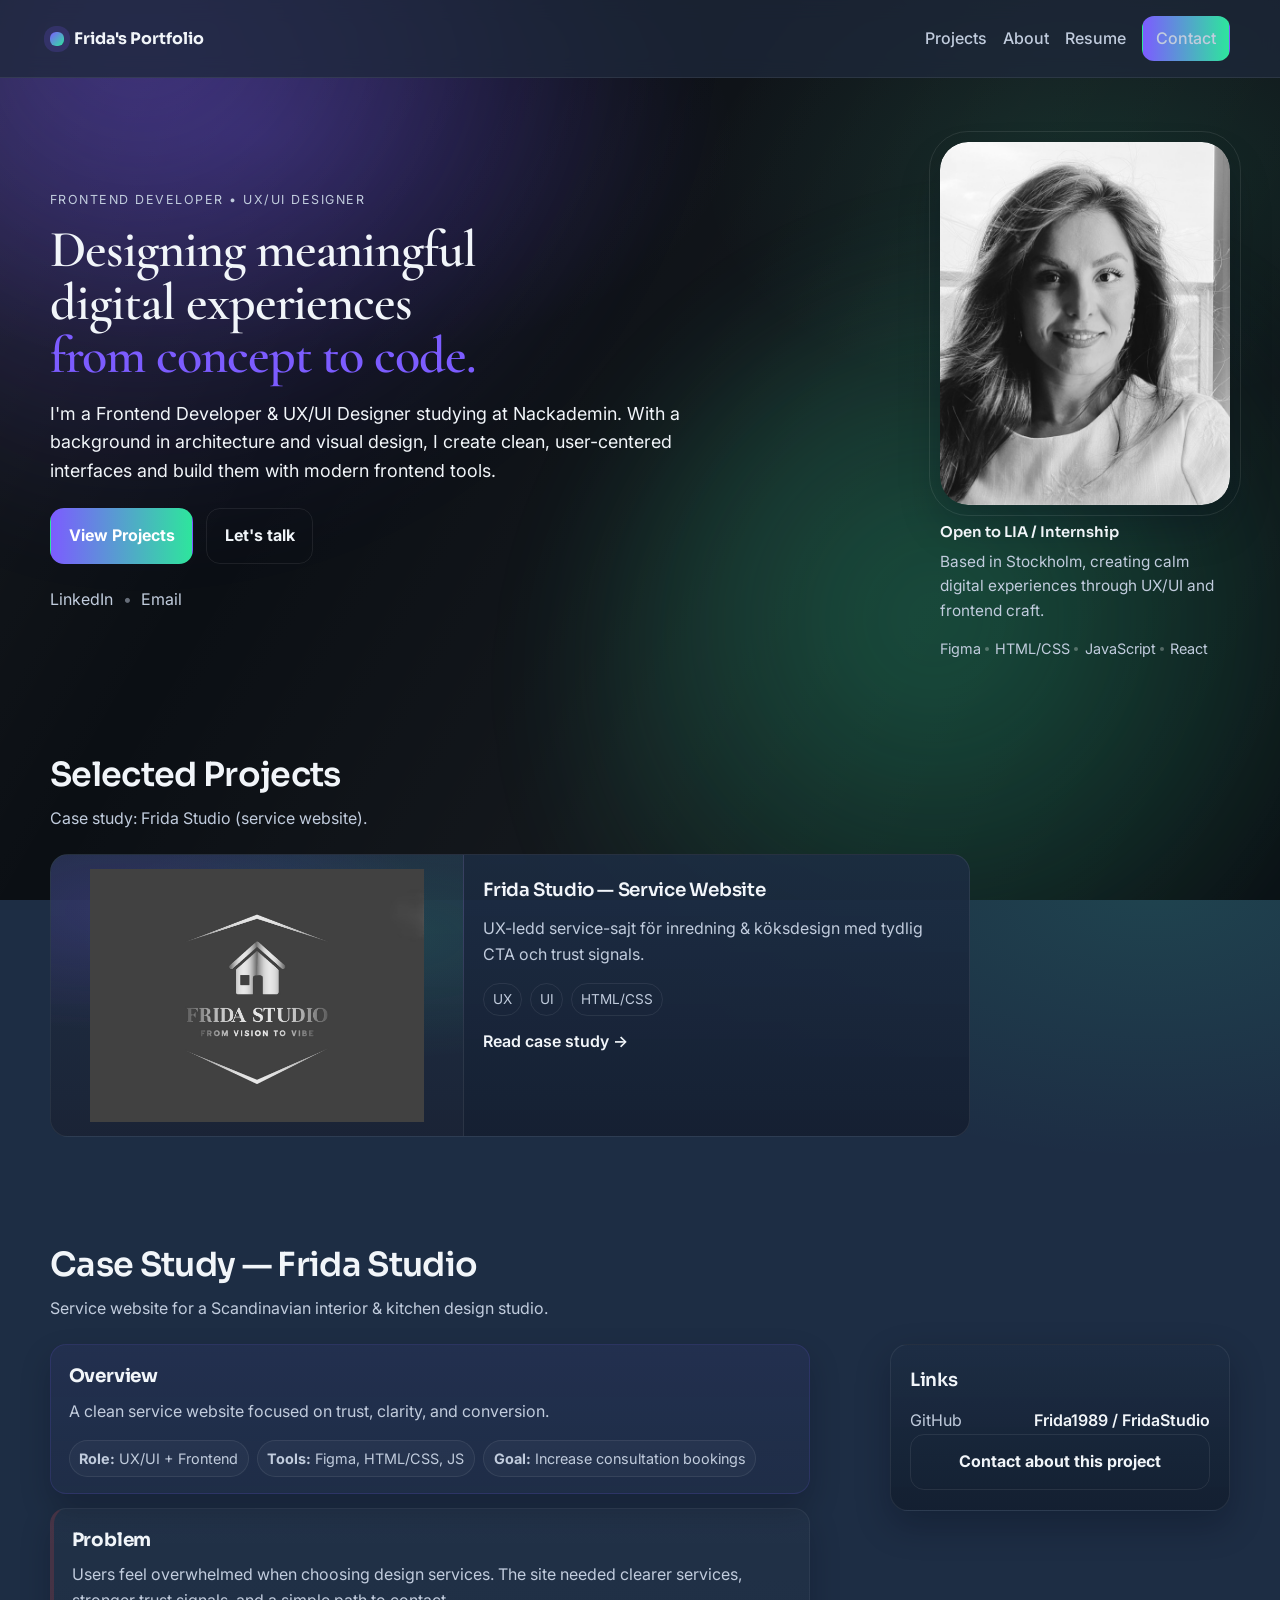
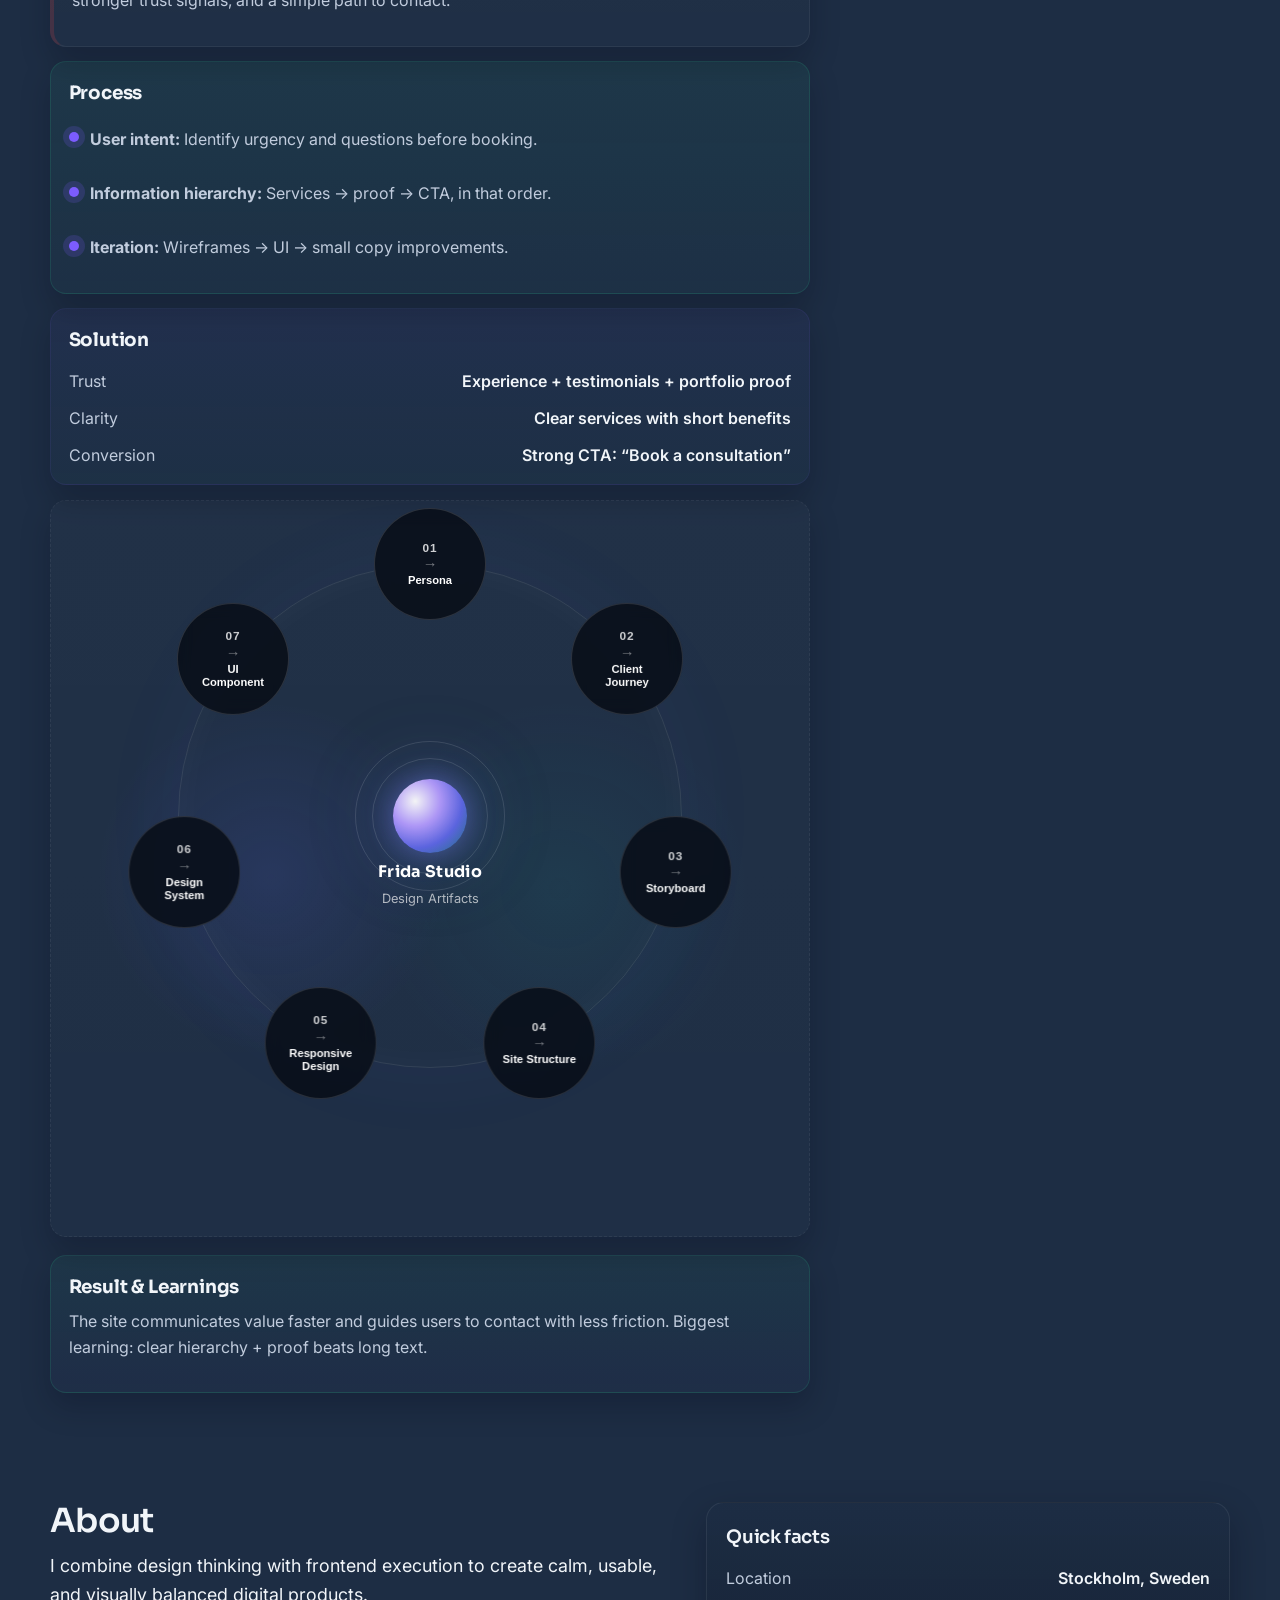
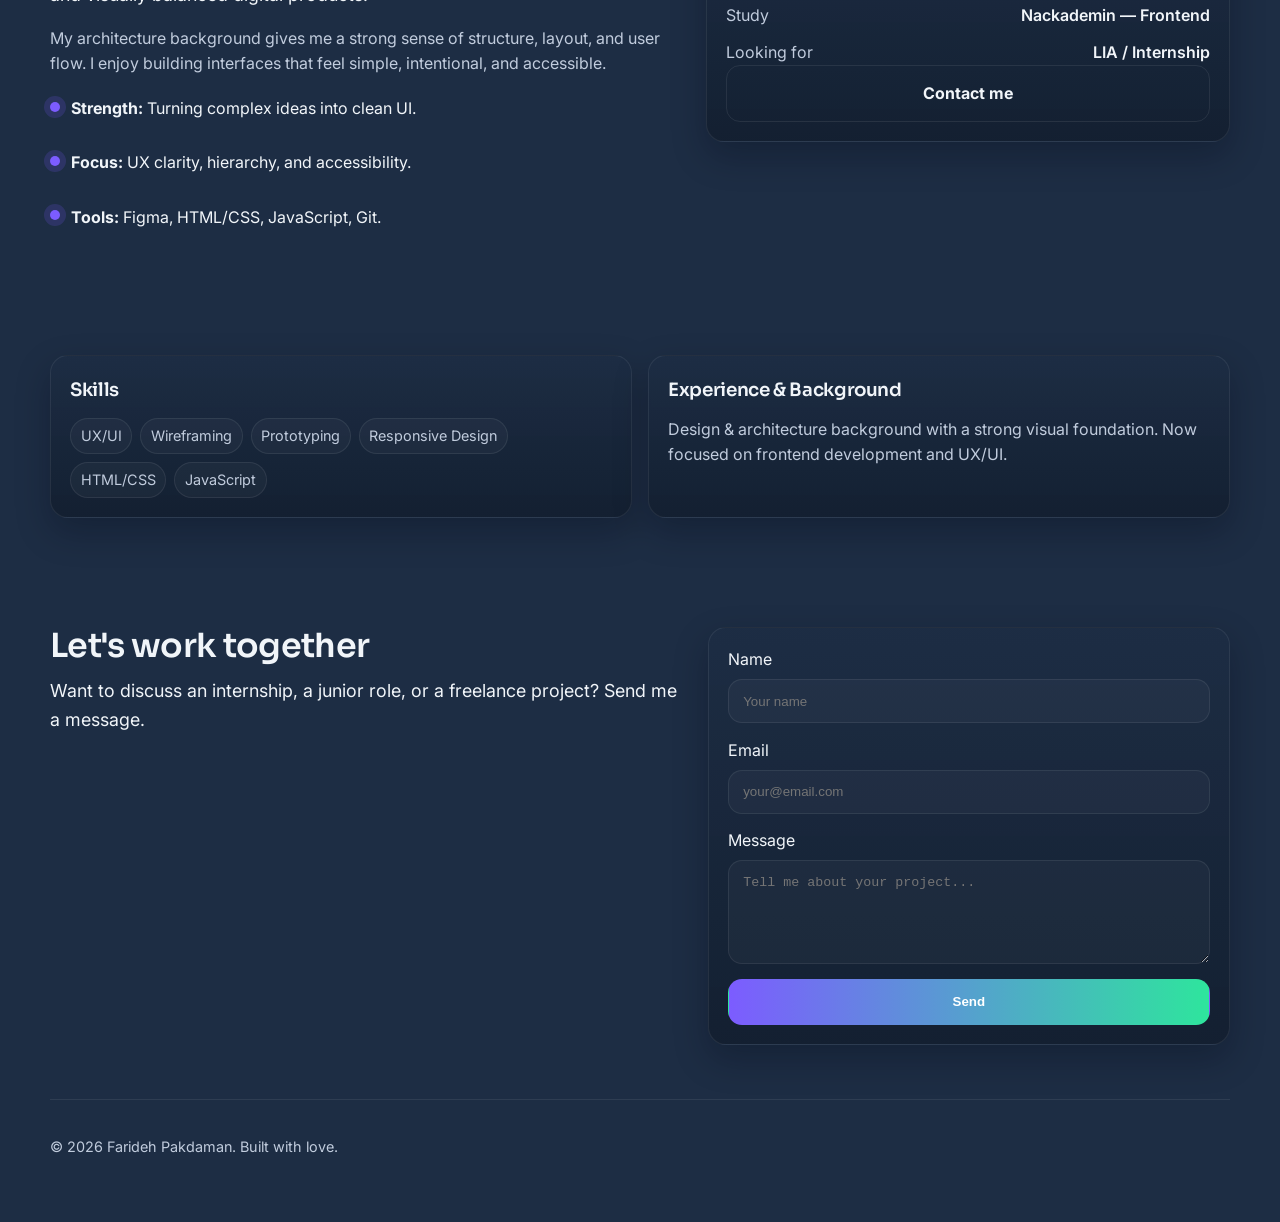
==== commit 42e2789e: "fixed style" ====
--- a/Portfolio/index.html
+++ b/Portfolio/index.html
@@ -8,10 +8,10 @@
     <!-- Fonts -->
     <link rel="preconnect" href="https://fonts.googleapis.com" />
     <link rel="preconnect" href="https://fonts.gstatic.com" crossorigin />
-    <link
-      href="https://fonts.googleapis.com/css2?family=Cormorant+Garamond:wght@500;600;700&family=Sora:wght@400;600;700&family=Inter:wght@300;400;500;600;700&display=swap"
-      rel="stylesheet"
-    />
+    <link
+      href="https://fonts.googleapis.com/css2?family=Cormorant+Garamond:wght@500;600;700&family=Sora:wght@400;600;700&family=Inter:wght@300;400;500;600;700&display=swap"
+      rel="stylesheet"
+    />
 
     <link rel="stylesheet" href="styles.css" />
     <script src="index.js" defer></script>
@@ -50,10 +50,10 @@
       <section class="hero container">
         <div class="hero__content">
           <p class="eyebrow">Frontend Developer • UX/UI Designer</p>
-          <h1>
-            Designing meaningful digital experiences
-            <span class="accent">from concept to code.</span>
-          </h1>
+          <h1>
+            Designing meaningful digital experiences
+            <span class="accent">from concept to code.</span>
+          </h1>
           <p class="lead">
             I'm a Frontend Developer & UX/UI Designer studying at Nackademin.
             With a background in architecture and visual design, I create clean,
@@ -83,26 +83,26 @@
           </div>
         </div>
 
-        <div class="hero__card">
-          <div class="hero__portrait">
-            <img src="portrait.jpg" alt="Portrait of Farideh Pakdaman" />
-          </div>
-
-          <div class="hero__note">
-            <p class="hero__note-kicker">Open to LIA / Internship</p>
-            <p class="hero__note-text">
-              Based in Stockholm, creating calm digital experiences through
-              UX/UI and frontend craft.
-            </p>
-            <div class="hero__skills" aria-label="Core skills">
-              <span>Figma</span>
-              <span>HTML/CSS</span>
-              <span>JavaScript</span>
-              <span>React</span>
-            </div>
-          </div>
-        </div>
-      </section>
+        <div class="hero__card">
+          <div class="hero__portrait">
+            <img src="portrait.jpg" alt="Portrait of Farideh Pakdaman" />
+          </div>
+
+          <div class="hero__note">
+            <p class="hero__note-kicker">Open to LIA / Internship</p>
+            <p class="hero__note-text">
+              Based in Stockholm, creating calm digital experiences through
+              UX/UI and frontend craft.
+            </p>
+            <div class="hero__skills" aria-label="Core skills">
+              <span>Figma</span>
+              <span>HTML/CSS</span>
+              <span>JavaScript</span>
+              <span>React</span>
+            </div>
+          </div>
+        </div>
+      </section>
 
       <!-- Projects (only Frida Studio) -->
       <section id="projects" class="section container">
@@ -111,7 +111,7 @@
           <p class="muted">Case study: Frida Studio (service website).</p>
         </div>
 
-        <div class="grid grid--projects">
+        <div class="grid grid--projects">
           <!-- Frida Studio -->
           <article class="project">
             <div class="project__thumb" aria-hidden="true">
@@ -143,12 +143,12 @@
           </p>
         </div>
 
-        <div class="two-col case-study">
-          <div class="content-stack case-study__main">
-            <div class="card case-node case-node--overview">
-              <h3>Overview</h3>
-              <p class="muted">
-                A clean service website focused on trust, clarity, and
+        <div class="two-col case-study">
+          <div class="content-stack case-study__main">
+            <div class="card case-node case-node--overview">
+              <h3>Overview</h3>
+              <p class="muted">
+                A clean service website focused on trust, clarity, and
                 conversion.
               </p>
 
@@ -165,7 +165,7 @@
               </div>
             </div>
 
-            <div class="card case-node case-node--problem">
+            <div class="card case-node case-node--problem">
               <h3>Problem</h3>
               <p class="muted">
                 Users feel overwhelmed when choosing design services. The site
@@ -174,7 +174,7 @@
               </p>
             </div>
 
-            <div class="card case-node case-node--process">
+            <div class="card case-node case-node--process">
               <h3>Process</h3>
               <div class="bullets">
                 <div class="bullet">
@@ -201,7 +201,7 @@
               </div>
             </div>
 
-            <div class="card case-node case-node--solution">
+            <div class="card case-node case-node--solution">
               <h3>Solution</h3>
               <ul class="list">
                 <li>
@@ -219,18 +219,10 @@
               </ul>
             </div>
 
-            <div class="card case-node case-node--artifacts">
-              <!-- Design Process Orbit -->
-              <div id="orbit-journey" class="case-artifacts">
-                <div class="section__head">
-                  <h2>Design Process Orbit</h2>
-                  <p class="muted">
-                    Explore the key design artifacts behind the Frida Studio
-                    case study.
-                  </p>
-                </div>
-
-                <div class="orbit">
+            <div class="card case-node case-node--artifacts">
+              <!-- Design Process Orbit -->
+              <div id="orbit-journey" class="case-artifacts">
+                <div class="orbit">
                   <div class="orbit__stage">
                     <div class="orbit__wrapper orbit__wrapper--artifact">
                       <div class="orbit__center">
@@ -245,8 +237,8 @@
 
                       <div class="orbit__path orbit__path--artifact"></div>
 
-                      <button
-                        class="orbit__node orbit__node--1"
+                      <button
+                        class="orbit__node orbit__node--1"
                         type="button"
                         data-orbit="persona"
                         aria-label="01 Persona"
@@ -323,33 +315,36 @@
                       </button>
 
                       <!-- CENTER CARD -->
-                      <div class="orbit-info orbit-info--overlay card" aria-hidden="true">
-                        <button
-                          class="orbit-info__close"
-                          aria-label="Close artifact card"
-                          type="button"
-                        >
-                          ×
-                        </button>
-                        <div class="orbit-content" id="persona">
-                          <p class="orbit-info__eyebrow">01 / Persona</p>
-                          <h3>Our Clients</h3>
-                          <p class="orbit-info__lead">
-                            Homeowners seeking professional design help to
-                            increase property value
-                          </p>
-                          <button
-                            class="artifact-thumb orbit-content__preview"
-                            type="button"
-                            data-img="Persona.jpg"
-                          >
-                            <img
-                              src="Persona.jpg"
-                              alt="Persona board for Frida Studio"
-                            />
-                          </button>
-
-                          <div class="orbit-copy-grid">
+                      <div
+                        class="orbit-info orbit-info--overlay card"
+                        aria-hidden="true"
+                      >
+                        <button
+                          class="orbit-info__close"
+                          aria-label="Close artifact card"
+                          type="button"
+                        >
+                          ×
+                        </button>
+                        <div class="orbit-content" id="persona">
+                          <p class="orbit-info__eyebrow">01 / Persona</p>
+                          <h3>Our Clients</h3>
+                          <p class="orbit-info__lead">
+                            Homeowners seeking professional design help to
+                            increase property value
+                          </p>
+                          <button
+                            class="artifact-thumb orbit-content__preview"
+                            type="button"
+                            data-img="Persona.jpg"
+                          >
+                            <img
+                              src="Persona.jpg"
+                              alt="Persona board for Frida Studio"
+                            />
+                          </button>
+
+                          <div class="orbit-copy-grid">
                             <div
                               class="orbit-copy-block orbit-copy-block--full"
                             >
@@ -405,84 +400,84 @@
                           </blockquote>
                         </div>
 
-                        <div class="orbit-content" id="client-journey">
-                          <p class="orbit-info__eyebrow">02 / Client Journey</p>
-                          <h3>Client Journey</h3>
-                          <p class="orbit-info__lead">
-                            Mapping the emotional path from uncertainty to
-                            confidence.
-                          </p>
-                          <button
-                            class="artifact-thumb orbit-content__preview"
-                            type="button"
-                            data-img="Client journey.jpg"
-                          >
-                            <img
-                              src="Client journey.jpg"
-                              alt="Client journey map for Frida Studio"
-                            />
-                          </button>
-                          <p class="muted">
-                            This artifact highlights how the client moves
-                            through different stages: recognizing a need,
-                            searching for help, comparing options, building
+                        <div class="orbit-content" id="client-journey">
+                          <p class="orbit-info__eyebrow">02 / Client Journey</p>
+                          <h3>Client Journey</h3>
+                          <p class="orbit-info__lead">
+                            Mapping the emotional path from uncertainty to
+                            confidence.
+                          </p>
+                          <button
+                            class="artifact-thumb orbit-content__preview"
+                            type="button"
+                            data-img="Client journey.jpg"
+                          >
+                            <img
+                              src="Client journey.jpg"
+                              alt="Client journey map for Frida Studio"
+                            />
+                          </button>
+                          <p class="muted">
+                            This artifact highlights how the client moves
+                            through different stages: recognizing a need,
+                            searching for help, comparing options, building
                             trust, and finally feeling ready to make contact.
                           </p>
-                          <p class="muted">
-                            It helped define where the website should reassure,
-                            inform, and guide the user toward booking a
-                            consultation.
-                          </p>
-                          <div class="orbit-copy-grid orbit-copy-grid--steps">
-                            <div class="orbit-copy-block">
-                              <h5>01</h5>
-                              <p>Problem awareness<br />Stressed</p>
-                            </div>
-                            <div class="orbit-copy-block">
-                              <h5>02</h5>
-                              <p>Search<br />Uncertain</p>
-                            </div>
-                            <div class="orbit-copy-block">
-                              <h5>03</h5>
-                              <p>Discovery<br />Curious</p>
-                            </div>
-                            <div class="orbit-copy-block">
-                              <h5>04</h5>
-                              <p>Exploration<br />Interested</p>
-                            </div>
-                            <div class="orbit-copy-block">
-                              <h5>05</h5>
-                              <p>Trust Building<br />Confident</p>
-                            </div>
-                            <div class="orbit-copy-block">
-                              <h5>06</h5>
-                              <p>Action<br />Motivated</p>
-                            </div>
-                            <div class="orbit-copy-block">
-                              <h5>07</h5>
-                              <p>Resolution<br />Satisfied</p>
-                            </div>
-                          </div>
-                          <div class="orbit-quote">
-                            Our approach: build trust through portfolio examples
-                            and make consultation booking simple and safe.
-                          </div>
-                        </div>
+                          <p class="muted">
+                            It helped define where the website should reassure,
+                            inform, and guide the user toward booking a
+                            consultation.
+                          </p>
+                          <div class="orbit-copy-grid orbit-copy-grid--steps">
+                            <div class="orbit-copy-block">
+                              <h5>01</h5>
+                              <p>Problem awareness<br />Stressed</p>
+                            </div>
+                            <div class="orbit-copy-block">
+                              <h5>02</h5>
+                              <p>Search<br />Uncertain</p>
+                            </div>
+                            <div class="orbit-copy-block">
+                              <h5>03</h5>
+                              <p>Discovery<br />Curious</p>
+                            </div>
+                            <div class="orbit-copy-block">
+                              <h5>04</h5>
+                              <p>Exploration<br />Interested</p>
+                            </div>
+                            <div class="orbit-copy-block">
+                              <h5>05</h5>
+                              <p>Trust Building<br />Confident</p>
+                            </div>
+                            <div class="orbit-copy-block">
+                              <h5>06</h5>
+                              <p>Action<br />Motivated</p>
+                            </div>
+                            <div class="orbit-copy-block">
+                              <h5>07</h5>
+                              <p>Resolution<br />Satisfied</p>
+                            </div>
+                          </div>
+                          <div class="orbit-quote">
+                            Our approach: build trust through portfolio examples
+                            and make consultation booking simple and safe.
+                          </div>
+                        </div>
 
                         <div class="orbit-content" id="storyboard">
                           <p class="orbit-info__eyebrow">03 / Storyboard</p>
-                          <h3>Storyboard</h3>
-                          <button
-                            class="artifact-thumb orbit-content__preview"
-                            type="button"
-                            data-img="Story Board.jpg"
-                          >
-                            <img
-                              src="Story Board.jpg"
-                              alt="Storyboard for Frida Studio"
-                            />
-                          </button>
-                          <p class="orbit-info__lead">
+                          <h3>Storyboard</h3>
+                          <button
+                            class="artifact-thumb orbit-content__preview"
+                            type="button"
+                            data-img="Story Board.jpg"
+                          >
+                            <img
+                              src="Story Board.jpg"
+                              alt="Storyboard for Frida Studio"
+                            />
+                          </button>
+                          <p class="orbit-info__lead">
                             Visualizing the user’s real-life situation and
                             motivations.
                           </p>
@@ -496,48 +491,48 @@
                             relevant, clear, and emotionally connected to the
                             user’s needs.
                           </p>
-                          <div class="orbit-copy-grid">
-                            <div class="orbit-copy-block">
-                              <h5>1</h5>
-                              <p>The Problem<br />Frustrated & Worried</p>
-                            </div>
-                            <div class="orbit-copy-block">
-                              <h5>2</h5>
-                              <p>Searching for Help<br />Hopeful</p>
-                            </div>
-                            <div class="orbit-copy-block">
-                              <h5>3</h5>
-                              <p>First Impression<br />Impressed</p>
-                            </div>
-                            <div class="orbit-copy-block">
-                              <h5>4</h5>
-                              <p>Exploring Services<br />Interested</p>
-                            </div>
-                            <div class="orbit-copy-block">
-                              <h5>5</h5>
-                              <p>Taking Action<br />Confident</p>
-                            </div>
-                            <div class="orbit-copy-block">
-                              <h5>6</h5>
-                              <p>The Result<br />Satisfied & Relieved</p>
-                            </div>
-                          </div>
-                        </div>
-
-                        <div class="orbit-content" id="site-structure">
-                          <p class="orbit-info__eyebrow">04 / Site Structure</p>
-                          <h3>Site Structure</h3>
-                          <button
-                            class="artifact-thumb orbit-content__preview"
-                            type="button"
-                            data-img="Site structure.jpg"
-                          >
-                            <img
-                              src="Site structure.jpg"
-                              alt="Site structure diagram for Frida Studio"
-                            />
-                          </button>
-                          <p class="orbit-info__lead">
+                          <div class="orbit-copy-grid">
+                            <div class="orbit-copy-block">
+                              <h5>1</h5>
+                              <p>The Problem<br />Frustrated & Worried</p>
+                            </div>
+                            <div class="orbit-copy-block">
+                              <h5>2</h5>
+                              <p>Searching for Help<br />Hopeful</p>
+                            </div>
+                            <div class="orbit-copy-block">
+                              <h5>3</h5>
+                              <p>First Impression<br />Impressed</p>
+                            </div>
+                            <div class="orbit-copy-block">
+                              <h5>4</h5>
+                              <p>Exploring Services<br />Interested</p>
+                            </div>
+                            <div class="orbit-copy-block">
+                              <h5>5</h5>
+                              <p>Taking Action<br />Confident</p>
+                            </div>
+                            <div class="orbit-copy-block">
+                              <h5>6</h5>
+                              <p>The Result<br />Satisfied & Relieved</p>
+                            </div>
+                          </div>
+                        </div>
+
+                        <div class="orbit-content" id="site-structure">
+                          <p class="orbit-info__eyebrow">04 / Site Structure</p>
+                          <h3>Site Structure</h3>
+                          <button
+                            class="artifact-thumb orbit-content__preview"
+                            type="button"
+                            data-img="Site structure.jpg"
+                          >
+                            <img
+                              src="Site structure.jpg"
+                              alt="Site structure diagram for Frida Studio"
+                            />
+                          </button>
+                          <p class="orbit-info__lead">
                             Creating a clear information hierarchy for better
                             navigation.
                           </p>
@@ -550,42 +545,44 @@
                             It ensures that the experience feels intuitive and
                             that important content appears in the right order.
                           </p>
-                          <div class="orbit-copy-grid">
-                            <div class="orbit-copy-block">
-                              <h5>Root</h5>
-                              <p>Home anchors the full experience.</p>
-                            </div>
-                            <div class="orbit-copy-block">
-                              <h5>Main Pages</h5>
-                              <p>About, Services, Portfolio, Process, Contact.</p>
-                            </div>
-                            <div class="orbit-copy-block">
-                              <h5>Priority</h5>
-                              <p>Services and portfolio are surfaced early.</p>
-                            </div>
-                            <div class="orbit-copy-block">
-                              <h5>CTA Focus</h5>
-                              <p>Contact remains accessible from every page.</p>
-                            </div>
-                          </div>
-                        </div>
-
-                        <div class="orbit-content" id="responsive-design">
-                          <p class="orbit-info__eyebrow">
-                            05 / Responsive Design
-                          </p>
-                          <h3>Responsive Design</h3>
-                          <button
-                            class="artifact-thumb orbit-content__preview"
-                            type="button"
-                            data-img="Responsive Design.jpg"
-                          >
-                            <img
-                              src="Responsive Design.jpg"
-                              alt="Responsive layouts for Frida Studio"
-                            />
-                          </button>
-                          <p class="orbit-info__lead">
+                          <div class="orbit-copy-grid">
+                            <div class="orbit-copy-block">
+                              <h5>Root</h5>
+                              <p>Home anchors the full experience.</p>
+                            </div>
+                            <div class="orbit-copy-block">
+                              <h5>Main Pages</h5>
+                              <p>
+                                About, Services, Portfolio, Process, Contact.
+                              </p>
+                            </div>
+                            <div class="orbit-copy-block">
+                              <h5>Priority</h5>
+                              <p>Services and portfolio are surfaced early.</p>
+                            </div>
+                            <div class="orbit-copy-block">
+                              <h5>CTA Focus</h5>
+                              <p>Contact remains accessible from every page.</p>
+                            </div>
+                          </div>
+                        </div>
+
+                        <div class="orbit-content" id="responsive-design">
+                          <p class="orbit-info__eyebrow">
+                            05 / Responsive Design
+                          </p>
+                          <h3>Responsive Design</h3>
+                          <button
+                            class="artifact-thumb orbit-content__preview"
+                            type="button"
+                            data-img="Responsive Design.jpg"
+                          >
+                            <img
+                              src="Responsive Design.jpg"
+                              alt="Responsive layouts for Frida Studio"
+                            />
+                          </button>
+                          <p class="orbit-info__lead">
                             Adapting the experience for different devices and
                             screen sizes.
                           </p>
@@ -598,36 +595,44 @@
                             The goal was to preserve a premium and calm feeling
                             across all devices.
                           </p>
-                          <div class="orbit-copy-grid">
-                            <div class="orbit-copy-block">
-                              <h5>Desktop</h5>
-                              <p>Two-column layout, larger spacing, expanded navigation.</p>
-                            </div>
-                            <div class="orbit-copy-block">
-                              <h5>Tablet</h5>
-                              <p>Flexible grid layout with simpler visual rhythm.</p>
-                            </div>
-                            <div class="orbit-copy-block">
-                              <h5>Mobile</h5>
-                              <p>Single-column flow, larger tap targets, focused CTA.</p>
-                            </div>
-                          </div>
-                        </div>
-
-                        <div class="orbit-content" id="design-system">
-                          <p class="orbit-info__eyebrow">06 / Design System</p>
-                          <h3>Design System</h3>
-                          <button
-                            class="artifact-thumb orbit-content__preview"
-                            type="button"
-                            data-img="Design System.jpg"
-                          >
-                            <img
-                              src="Design System.jpg"
-                              alt="Design system board for Frida Studio"
-                            />
-                          </button>
-                          <p class="orbit-info__lead">
+                          <div class="orbit-copy-grid">
+                            <div class="orbit-copy-block">
+                              <h5>Desktop</h5>
+                              <p>
+                                Two-column layout, larger spacing, expanded
+                                navigation.
+                              </p>
+                            </div>
+                            <div class="orbit-copy-block">
+                              <h5>Tablet</h5>
+                              <p>
+                                Flexible grid layout with simpler visual rhythm.
+                              </p>
+                            </div>
+                            <div class="orbit-copy-block">
+                              <h5>Mobile</h5>
+                              <p>
+                                Single-column flow, larger tap targets, focused
+                                CTA.
+                              </p>
+                            </div>
+                          </div>
+                        </div>
+
+                        <div class="orbit-content" id="design-system">
+                          <p class="orbit-info__eyebrow">06 / Design System</p>
+                          <h3>Design System</h3>
+                          <button
+                            class="artifact-thumb orbit-content__preview"
+                            type="button"
+                            data-img="Design System.jpg"
+                          >
+                            <img
+                              src="Design System.jpg"
+                              alt="Design system board for Frida Studio"
+                            />
+                          </button>
+                          <p class="orbit-info__lead">
                             Establishing a consistent visual language across the
                             project.
                           </p>
@@ -640,36 +645,44 @@
                             cohesive, and easy to scale through the different
                             sections of the website.
                           </p>
-                          <div class="orbit-copy-grid">
-                            <div class="orbit-copy-block">
-                              <h5>Palette</h5>
-                              <p>Warm white, soft beige, muted green, charcoal.</p>
-                            </div>
-                            <div class="orbit-copy-block">
-                              <h5>Typography</h5>
-                              <p>Elegant serif paired with a clean sans-serif.</p>
-                            </div>
-                            <div class="orbit-copy-block orbit-copy-block--full">
-                              <h5>Feeling</h5>
-                              <p>Calm, refined, welcoming, and easy to trust.</p>
-                            </div>
-                          </div>
-                        </div>
-
-                        <div class="orbit-content" id="ui-component">
-                          <p class="orbit-info__eyebrow">07 / UI Component</p>
-                          <h3>UI Component</h3>
-                          <button
-                            class="artifact-thumb orbit-content__preview"
-                            type="button"
-                            data-img="UI component.jpg"
-                          >
-                            <img
-                              src="UI component.jpg"
-                              alt="UI components board for Frida Studio"
-                            />
-                          </button>
-                          <p class="orbit-info__lead">
+                          <div class="orbit-copy-grid">
+                            <div class="orbit-copy-block">
+                              <h5>Palette</h5>
+                              <p>
+                                Warm white, soft beige, muted green, charcoal.
+                              </p>
+                            </div>
+                            <div class="orbit-copy-block">
+                              <h5>Typography</h5>
+                              <p>
+                                Elegant serif paired with a clean sans-serif.
+                              </p>
+                            </div>
+                            <div
+                              class="orbit-copy-block orbit-copy-block--full"
+                            >
+                              <h5>Feeling</h5>
+                              <p>
+                                Calm, refined, welcoming, and easy to trust.
+                              </p>
+                            </div>
+                          </div>
+                        </div>
+
+                        <div class="orbit-content" id="ui-component">
+                          <p class="orbit-info__eyebrow">07 / UI Component</p>
+                          <h3>UI Component</h3>
+                          <button
+                            class="artifact-thumb orbit-content__preview"
+                            type="button"
+                            data-img="UI component.jpg"
+                          >
+                            <img
+                              src="UI component.jpg"
+                              alt="UI components board for Frida Studio"
+                            />
+                          </button>
+                          <p class="orbit-info__lead">
                             Defining reusable interface pieces for a polished
                             user experience.
                           </p>
@@ -678,32 +691,45 @@
                             of the interface, such as buttons, cards, labels,
                             and layout elements.
                           </p>
-                          <p class="muted">
-                            Reusable components strengthen consistency and make
-                            the final design feel more professional and
-                            deliberate.
-                          </p>
-                          <div class="orbit-copy-grid">
-                            <div class="orbit-copy-block">
-                              <h5>Buttons</h5>
-                              <p>Primary, secondary, and text actions with clear hierarchy.</p>
-                            </div>
-                            <div class="orbit-copy-block">
-                              <h5>Card Styles</h5>
-                              <p>Simple presentation blocks for projects and service content.</p>
-                            </div>
-                            <div class="orbit-copy-block orbit-copy-block--full">
-                              <h5>Spacing System</h5>
-                              <p>Consistent small-to-large spacing rhythm across the UI.</p>
-                            </div>
-                          </div>
-                        </div>
+                          <p class="muted">
+                            Reusable components strengthen consistency and make
+                            the final design feel more professional and
+                            deliberate.
+                          </p>
+                          <div class="orbit-copy-grid">
+                            <div class="orbit-copy-block">
+                              <h5>Buttons</h5>
+                              <p>
+                                Primary, secondary, and text actions with clear
+                                hierarchy.
+                              </p>
+                            </div>
+                            <div class="orbit-copy-block">
+                              <h5>Card Styles</h5>
+                              <p>
+                                Simple presentation blocks for projects and
+                                service content.
+                              </p>
+                            </div>
+                            <div
+                              class="orbit-copy-block orbit-copy-block--full"
+                            >
+                              <h5>Spacing System</h5>
+                              <p>
+                                Consistent small-to-large spacing rhythm across
+                                the UI.
+                              </p>
+                            </div>
+                          </div>
+                        </div>
                       </div>
                     </div>
                   </div>
                 </div>
-              </div>
-
+              </div>
+            </div>
+
+            <div class="card case-node case-node--result case-node--summary">
               <h3>Result & Learnings</h3>
               <p class="muted">
                 The site communicates value faster and guides users to contact
@@ -713,8 +739,8 @@
             </div>
           </div>
 
-          <aside class="aside case-study__aside">
-            <div class="card">
+          <aside class="aside case-study__aside">
+            <div class="card">
               <h3>Links</h3>
               <ul class="list">
                 <li>
--- a/Portfolio/styles.css
+++ b/Portfolio/styles.css
@@ -380,7 +380,7 @@
   gap: 1rem;
 }
 .grid--projects {
-  grid-template-columns: minmax(0, 760px);
+  grid-template-columns: minmax(0, 920px);
 }
 .project {
   border: 1px solid rgba(255, 255, 255, 0.08);
@@ -392,7 +392,7 @@
     rgba(21, 31, 49, 0.92)
   );
   display: grid;
-  grid-template-columns: minmax(180px, 0.8fr) minmax(0, 1.2fr);
+  grid-template-columns: minmax(220px, 0.9fr) minmax(0, 1.1fr);
   transition: transform 180ms ease;
 }
 .project:hover {
@@ -447,17 +447,17 @@
 /* About layout */
 .two-col {
   display: grid;
-  grid-template-columns: minmax(0, 1.25fr) minmax(260px, 0.75fr);
-  gap: 1.2rem;
+  grid-template-columns: minmax(0, 1.1fr) minmax(300px, 0.9fr);
+  gap: 1rem;
   align-items: start;
 }
 .content-stack {
   display: grid;
-  gap: 1rem;
+  gap: 0.9rem;
 }
 .aside {
   display: grid;
-  gap: 1rem;
+  gap: 0.9rem;
 }
 .bullets {
   display: grid;
@@ -500,6 +500,8 @@
 
 .case-study {
   align-items: start;
+  grid-template-columns: minmax(0, 760px) minmax(280px, 340px);
+  justify-content: space-between;
 }
 .case-study__main {
   min-width: 0;
@@ -518,7 +520,7 @@
   );
   border: 1px solid rgba(255, 255, 255, 0.06);
   border-radius: 16px;
-  padding: 1.05rem 1.2rem;
+  padding: 1rem 1.1rem;
   box-shadow: 0 14px 30px rgba(2, 6, 23, 0.22);
   transition:
     transform 200ms ease,
@@ -1849,3 +1851,145 @@
     width: 230px;
   }
 }
+
+/* Orbit equal spacing final */
+.case-artifacts .section__head {
+  margin-bottom: 0;
+}
+
+.orbit__wrapper--artifact {
+  --orbit-center-y: 296px;
+  --orbit-radius: 252px;
+  --node-size: 112px;
+}
+
+.orbit__stage,
+.orbit__wrapper--artifact {
+  min-height: 700px;
+}
+
+.orbit__stage {
+  padding-top: 0;
+}
+
+.orbit__center {
+  top: var(--orbit-center-y);
+  left: 50%;
+  transform: translate(-50%, -50%);
+}
+
+.orbit__path--artifact {
+  top: var(--orbit-center-y);
+  left: 50%;
+  width: calc(var(--orbit-radius) * 2);
+  height: calc(var(--orbit-radius) * 2);
+  transform: translate(-50%, -50%);
+}
+
+.orbit__node {
+  top: var(--orbit-center-y);
+  left: 50%;
+  width: var(--node-size);
+  height: var(--node-size);
+}
+
+.orbit__node--1 { --angle: 0deg; }
+.orbit__node--2 { --angle: 51.4286deg; }
+.orbit__node--3 { --angle: 102.8571deg; }
+.orbit__node--4 { --angle: 154.2857deg; }
+.orbit__node--5 { --angle: 205.7143deg; }
+.orbit__node--6 { --angle: 257.1429deg; }
+.orbit__node--7 { --angle: 308.5714deg; }
+
+.orbit__node,
+.orbit__node--1,
+.orbit__node--2,
+.orbit__node--3,
+.orbit__node--4,
+.orbit__node--5,
+.orbit__node--6,
+.orbit__node--7 {
+  transform:
+    translate(-50%, -50%)
+    rotate(var(--angle))
+    translateY(calc(var(--orbit-radius) * -1))
+    rotate(calc(var(--angle) * -1));
+}
+
+.orbit__node:hover,
+.orbit__node.is-active,
+.orbit__node--1.is-active,
+.orbit__node--3.is-active,
+.orbit__node--5.is-active,
+.orbit__node--7.is-active {
+  transform:
+    translate(-50%, -50%)
+    rotate(var(--angle))
+    translateY(calc(var(--orbit-radius) * -1))
+    rotate(calc(var(--angle) * -1))
+    scale(1.06);
+}
+
+.orbit__node-number {
+  font-size: 0.74rem;
+}
+
+.orbit__node-arrow {
+  font-size: 0.92rem;
+}
+
+.orbit__node-text {
+  max-width: 74px;
+  font-size: 0.7rem;
+}
+
+.orbit-info--overlay {
+  width: 300px;
+  z-index: 8;
+  transform: translate(-50%, -50%) scale(0.94);
+}
+
+.orbit-info--overlay.is-open {
+  transform: translate(-50%, -50%) scale(1);
+}
+
+.orbit-content__preview img {
+  max-height: 190px;
+}
+
+.case-node--summary {
+  margin-top: 0.2rem;
+}
+
+.case-node--artifacts {
+  margin-bottom: 0;
+}
+
+.case-study__aside .card {
+  min-height: auto;
+}
+
+@media (max-width: 900px) {
+  .case-artifacts .section__head {
+    margin-bottom: 0;
+  }
+
+  .orbit__wrapper--artifact {
+    --orbit-center-y: 252px;
+    --orbit-radius: 210px;
+    --node-size: 88px;
+  }
+
+  .orbit__stage,
+  .orbit__wrapper--artifact {
+    min-height: 560px;
+  }
+
+  .orbit__stage {
+    padding-top: 0;
+  }
+
+  .orbit-info--overlay {
+    width: 240px;
+  }
+}
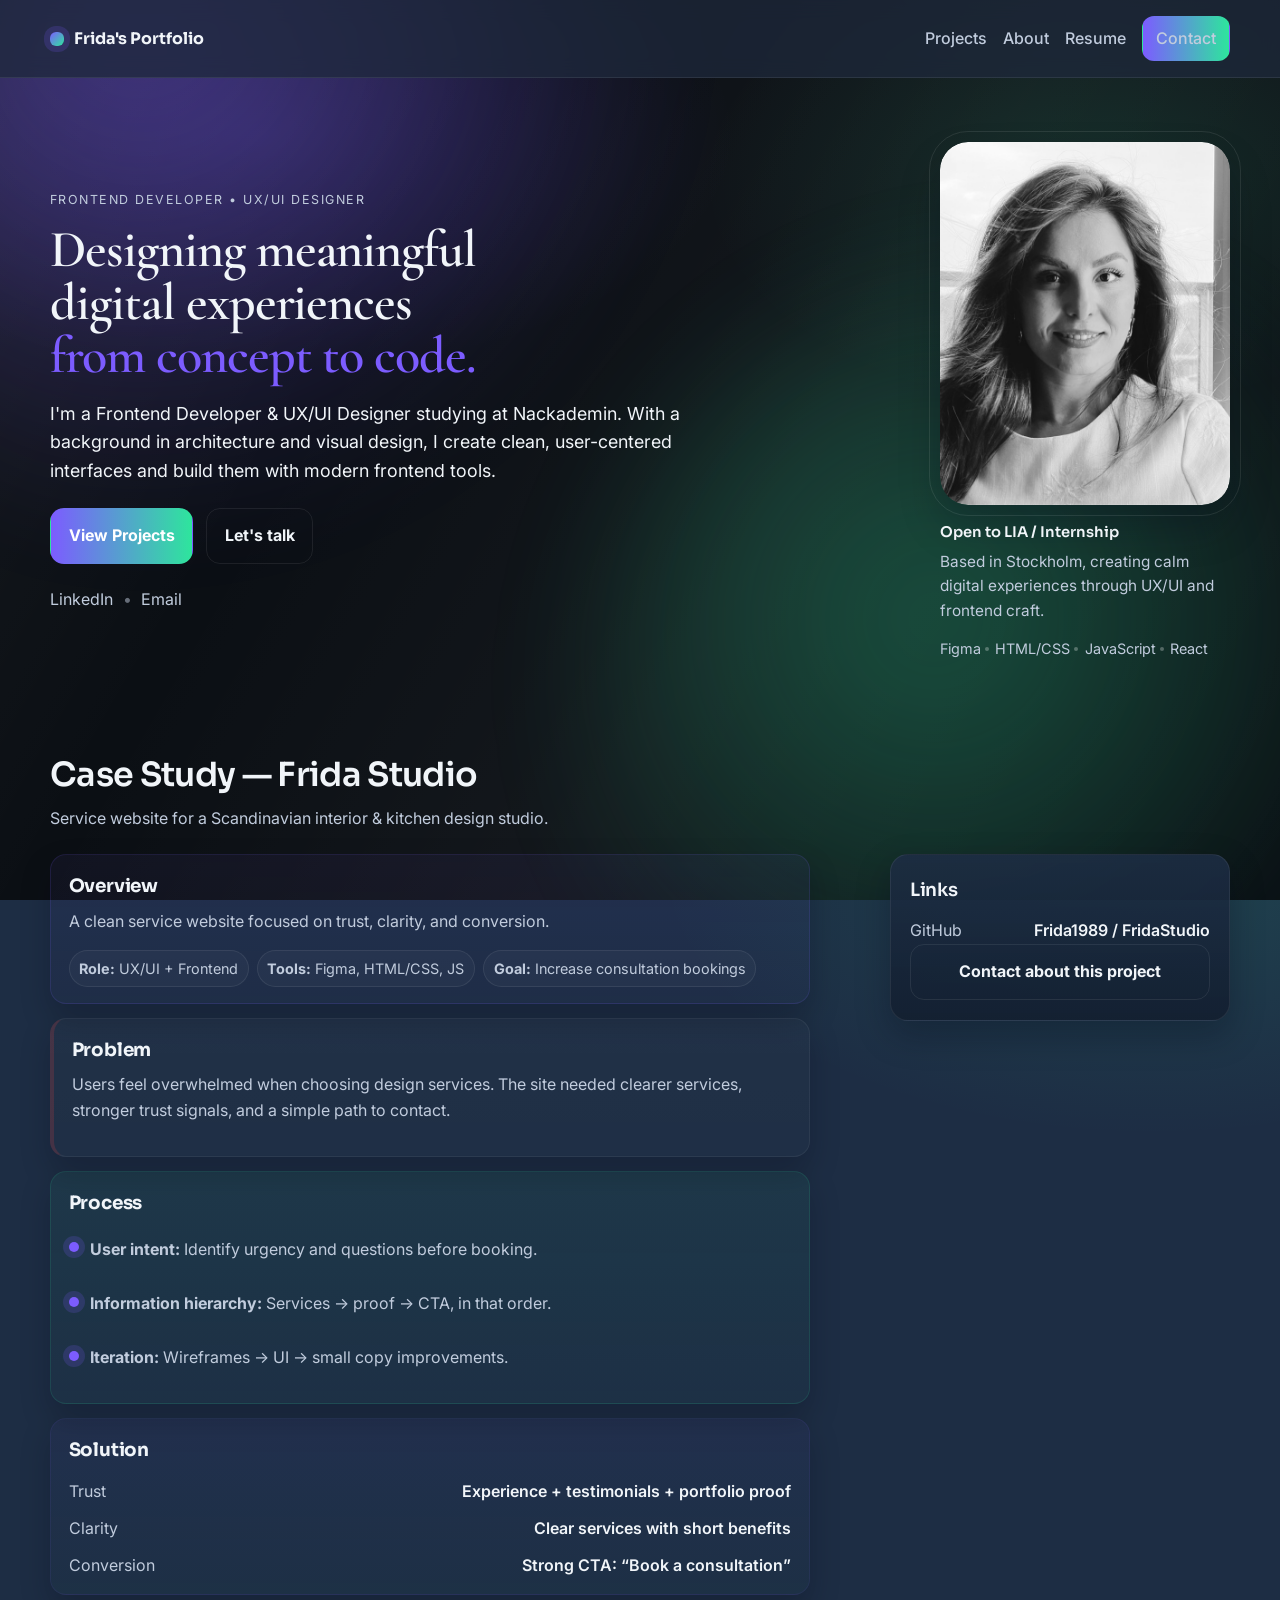
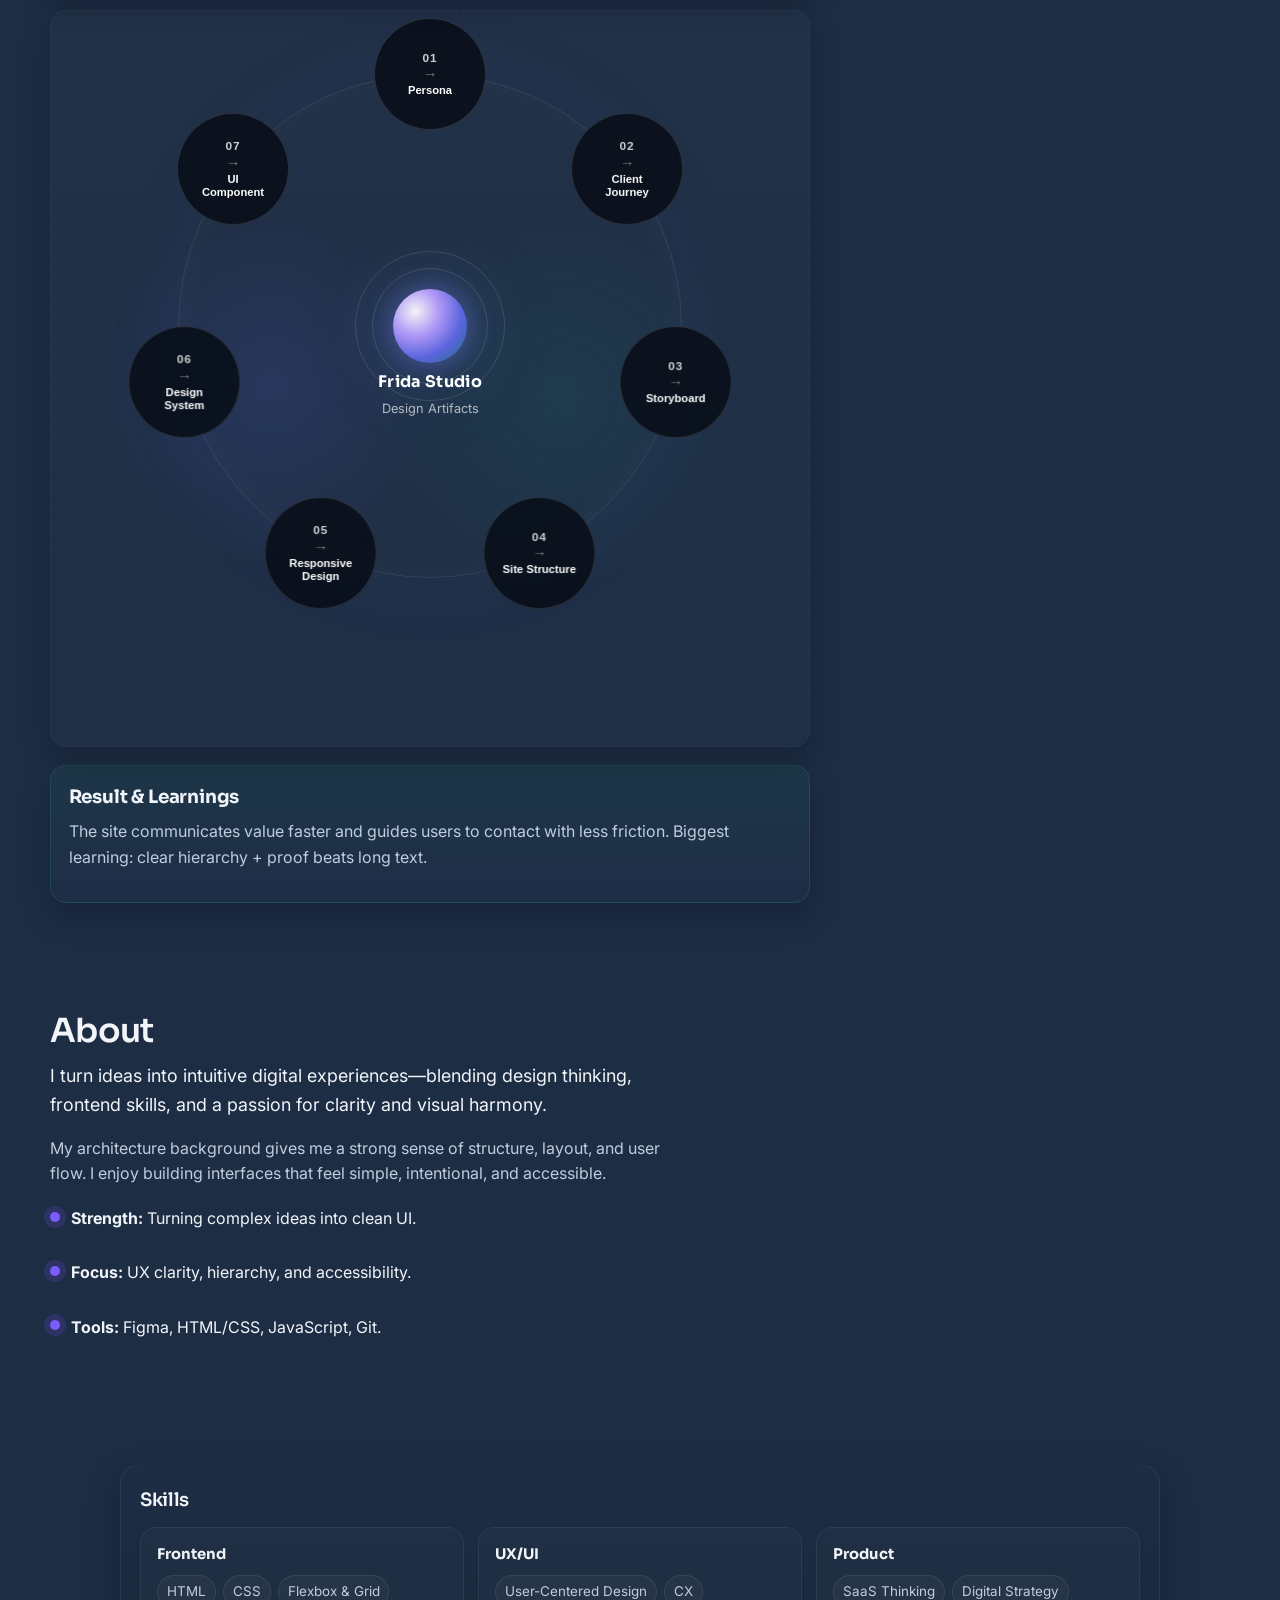
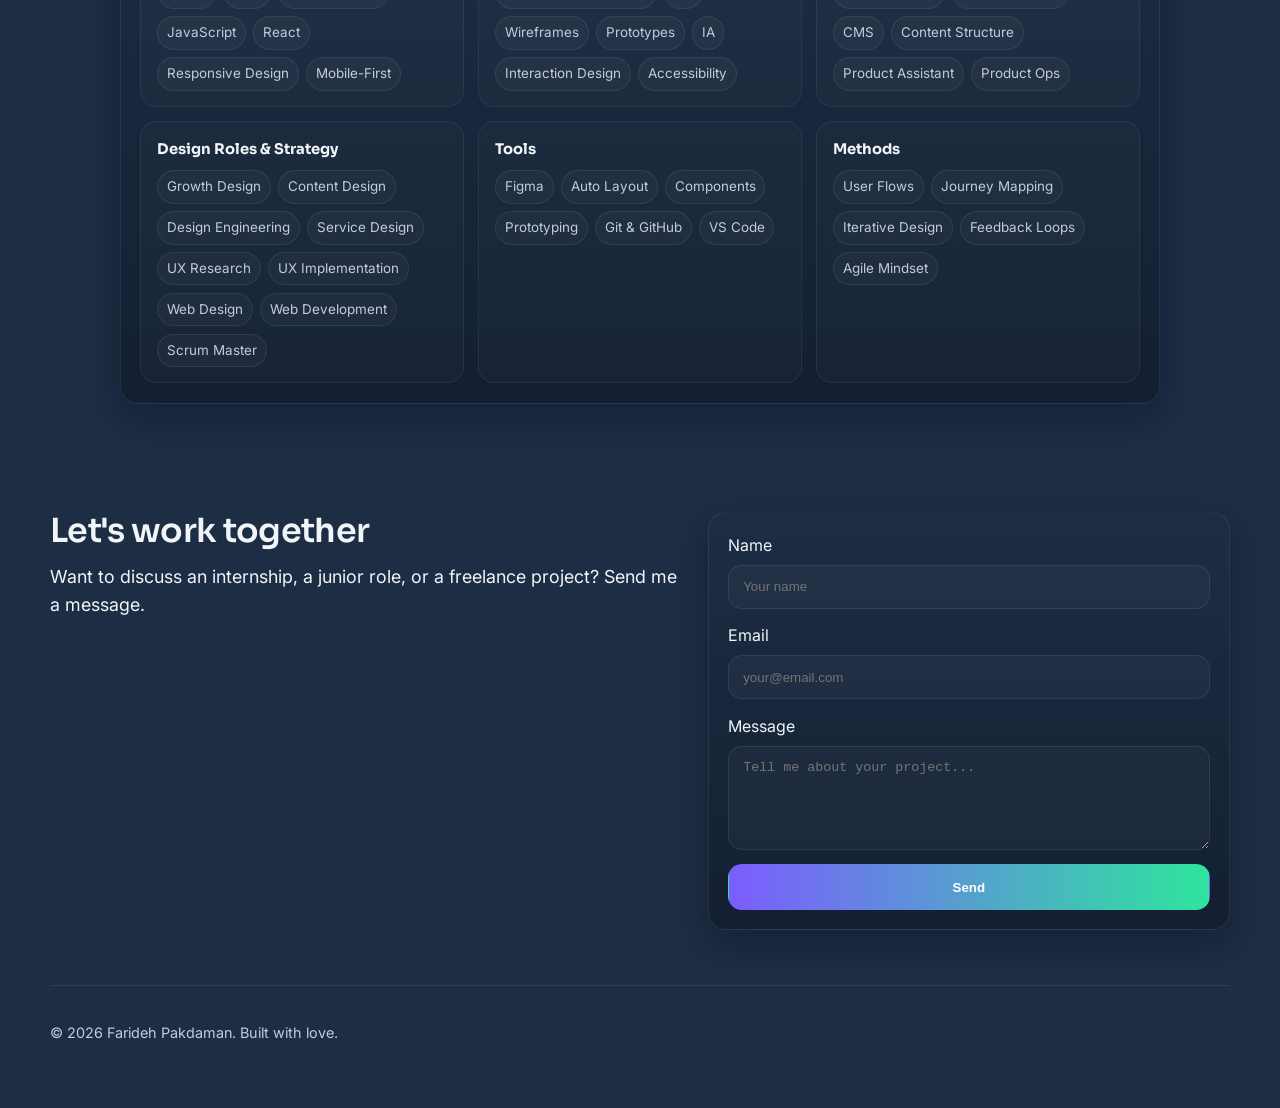
==== commit 6019e5e0: "add skills sections" ====
--- a/Portfolio/index.html
+++ b/Portfolio/index.html
@@ -101,36 +101,6 @@
               <span>React</span>
             </div>
           </div>
-        </div>
-      </section>
-
-      <!-- Projects (only Frida Studio) -->
-      <section id="projects" class="section container">
-        <div class="section__head">
-          <h2>Selected Projects</h2>
-          <p class="muted">Case study: Frida Studio (service website).</p>
-        </div>
-
-        <div class="grid grid--projects">
-          <!-- Frida Studio -->
-          <article class="project">
-            <div class="project__thumb" aria-hidden="true">
-              <img src="logoo.jpeg" alt="Frida Studio logo" />
-            </div>
-            <div class="project__body">
-              <h3>Frida Studio — Service Website</h3>
-              <p class="muted">
-                UX-ledd service-sajt för inredning & köksdesign med tydlig CTA
-                och trust signals.
-              </p>
-              <div class="project__tags">
-                <span class="tag">UX</span>
-                <span class="tag">UI</span>
-                <span class="tag">HTML/CSS</span>
-              </div>
-              <a class="project__link" href="#case-frida">Read case study →</a>
-            </div>
-          </article>
         </div>
       </section>
 
@@ -395,7 +365,7 @@
 
                           <blockquote class="orbit-quote">
                             “I want my home to look modern and appealing to
-                            buyers, but I don’t know where to start. I need
+                            buyers, but I don't know where to start. I need
                             someone I can trust who has done this before.”
                           </blockquote>
                         </div>
@@ -470,15 +440,15 @@
                           <button
                             class="artifact-thumb orbit-content__preview"
                             type="button"
-                            data-img="Story Board.jpg"
+                            data-img="Story board.jpg"
                           >
                             <img
-                              src="Story Board.jpg"
+                              src="Story board.jpg"
                               alt="Storyboard for Frida Studio"
                             />
                           </button>
                           <p class="orbit-info__lead">
-                            Visualizing the user’s real-life situation and
+                            Visualizing the user's real-life situation and
                             motivations.
                           </p>
                           <p class="muted">
@@ -489,7 +459,7 @@
                           <p class="muted">
                             This made it easier to design a website that feels
                             relevant, clear, and emotionally connected to the
-                            user’s needs.
+                            user's needs.
                           </p>
                           <div class="orbit-copy-grid">
                             <div class="orbit-copy-block">
@@ -575,10 +545,10 @@
                           <button
                             class="artifact-thumb orbit-content__preview"
                             type="button"
-                            data-img="Responsive Design.jpg"
+                            data-img="Responsive design.jpg"
                           >
                             <img
-                              src="Responsive Design.jpg"
+                              src="Responsive design.jpg"
                               alt="Responsive layouts for Frida Studio"
                             />
                           </button>
@@ -628,7 +598,7 @@
                             data-img="Design System.jpg"
                           >
                             <img
-                              src="Design System.jpg"
+                              src="Design system.jpg"
                               alt="Design system board for Frida Studio"
                             />
                           </button>
@@ -770,8 +740,9 @@
           <div>
             <h2>About</h2>
             <p class="lead">
-              I combine design thinking with frontend execution to create calm,
-              usable, and visually balanced digital products.
+              I turn ideas into intuitive digital experiences—blending design
+              thinking, frontend skills, and a passion for clarity and visual
+              harmony.
             </p>
             <p class="muted">
               My architecture background gives me a strong sense of structure,
@@ -800,18 +771,6 @@
               </div>
             </div>
           </div>
-
-          <aside class="aside">
-            <div class="card">
-              <h3>Quick facts</h3>
-              <ul class="list">
-                <li><span>Location</span><span>Stockholm, Sweden</span></li>
-                <li><span>Study</span><span>Nackademin — Frontend</span></li>
-                <li><span>Looking for</span><span>LIA / Internship</span></li>
-              </ul>
-              <a class="btn btn--ghost btn--full" href="#contact">Contact me</a>
-            </div>
-          </aside>
         </div>
       </section>
 
@@ -820,22 +779,82 @@
         <div class="resume">
           <div class="card">
             <h3>Skills</h3>
-            <div class="chips">
-              <span class="chip">UX/UI</span>
-              <span class="chip">Wireframing</span>
-              <span class="chip">Prototyping</span>
-              <span class="chip">Responsive Design</span>
-              <span class="chip">HTML/CSS</span>
-              <span class="chip">JavaScript</span>
+            <div class="skills-groups">
+              <div class="skills-group">
+                <h4>Frontend</h4>
+                <div class="chips">
+                  <span class="chip">HTML</span>
+                  <span class="chip">CSS</span>
+                  <span class="chip">Flexbox &amp; Grid</span>
+                  <span class="chip">JavaScript </span>
+                  <span class="chip">React</span>
+                  <span class="chip">Responsive Design</span>
+                  <span class="chip">Mobile-First</span>
+                </div>
+              </div>
+              <div class="skills-group">
+                <h4>UX/UI</h4>
+                <div class="chips">
+                  <span class="chip">User-Centered Design</span>
+                  <span class="chip">CX</span>
+                  <span class="chip">Wireframes</span>
+                  <span class="chip">Prototypes</span>
+                  <span class="chip">IA</span>
+                  <span class="chip">Interaction Design</span>
+                  <span class="chip">Accessibility</span>
+                </div>
+              </div>
+
+              <div class="skills-group">
+                <h4>Product</h4>
+                <div class="chips">
+                  <span class="chip">SaaS Thinking</span>
+                  <span class="chip">Digital Strategy</span>
+                  <span class="chip">CMS</span>
+                  <span class="chip">Content Structure</span>
+                  <span class="chip">Product Assistant</span>
+                  <span class="chip">Product Ops</span>
+                </div>
+              </div>
+
+              <div class="skills-group">
+                <h4>Design Roles &amp; Strategy</h4>
+                <div class="chips">
+                  <span class="chip">Growth Design</span>
+                  <span class="chip">Content Design</span>
+                  <span class="chip">Design Engineering</span>
+                  <span class="chip">Service Design</span>
+                  <span class="chip">UX Research</span>
+                  <span class="chip">UX Implementation</span>
+                  <span class="chip">Web Design</span>
+                  <span class="chip">Web Development</span>
+                  <span class="chip">Scrum Master</span>
+                </div>
+              </div>
+
+              <div class="skills-group">
+                <h4>Tools</h4>
+                <div class="chips">
+                  <span class="chip">Figma</span>
+                  <span class="chip">Auto Layout</span>
+                  <span class="chip">Components</span>
+                  <span class="chip">Prototyping</span>
+                  <span class="chip">Git &amp; GitHub</span>
+                  <span class="chip">VS Code</span>
+                </div>
+              </div>
+
+              <div class="skills-group">
+                <h4>Methods</h4>
+                <div class="chips">
+                  <span class="chip">User Flows</span>
+                  <span class="chip">Journey Mapping</span>
+                  <span class="chip">Iterative Design</span>
+                  <span class="chip">Feedback Loops</span>
+                  <span class="chip">Agile Mindset</span>
+                </div>
+              </div>
             </div>
-          </div>
-
-          <div class="card">
-            <h3>Experience & Background</h3>
-            <p class="muted">
-              Design & architecture background with a strong visual foundation.
-              Now focused on frontend development and UX/UI.
-            </p>
           </div>
         </div>
       </section>
--- a/Portfolio/styles.css
+++ b/Portfolio/styles.css
@@ -1,81 +1,80 @@
-:root {
-  --bg: #1d2d44;
-  --surface: #1d2d44;
-  --primary-text: #f1f5f9;
-  --secondary-text: #c1ccdd;
-  --accent: #7c5cff;
-  --accent-soft: rgba(124, 92, 255, 0.18);
-  --border: rgba(255, 255, 255, 0.08);
-  --success: #22c55e;
-  --error: #ef4444;
-
-  /* compatibility aliases */
-  --text: var(--primary-text);
-  --muted: var(--secondary-text);
-
-  /* FIX: was broken in your CSS */
-  --accent-2: #2ee59d;
-  --accent-2-soft: rgba(46, 229, 157, 0.12);
-
-  --on-accent: #ffffff;
-
-  /* Typography */
+:root {
+  --bg: #1d2d44;
+  --surface: #1d2d44;
+  --primary-text: #f1f5f9;
+  --secondary-text: #c1ccdd;
+  --accent: #7c5cff;
+  --accent-soft: rgba(124, 92, 255, 0.18);
+  --border: rgba(255, 255, 255, 0.08);
+  --success: #22c55e;
+  --error: #ef4444;
+
+  /* compatibility aliases */
+  --text: var(--primary-text);
+  --muted: var(--secondary-text);
+
+  /* FIX: was broken in your CSS */
+  --accent-2: #2ee59d;
+  --accent-2-soft: rgba(46, 229, 157, 0.12);
+
+  --on-accent: #ffffff;
+
+  /* Typography */
   --font-body:
     "Inter", system-ui, -apple-system, Segoe UI, Roboto, Arial, sans-serif;
   --font-head:
     "Sora", system-ui, -apple-system, Segoe UI, Roboto, Arial, sans-serif;
-  --font-display:
-    "Cormorant Garamond", Georgia, "Times New Roman", serif;
-
-  /* Layout */
+  --font-display: "Cormorant Garamond", Georgia, "Times New Roman", serif;
+
+  /* Layout */
   --container: 1180px;
   --radius: 18px;
-
-  /* Type scale */
-  --h1: clamp(2.6rem, 3.6vw, 3.5rem);
-  --h2: clamp(1.8rem, 2.6vw, 2.3rem);
-  --h3: 1.15rem;
-  --p: 1rem;
-  --lead: 1.12rem;
-}
-
-/* Base */
-* {
-  box-sizing: border-box;
-}
-html {
-  scroll-behavior: smooth;
-}
-body {
-  background: linear-gradient(90deg, var(--accent), var(--accent-2));
-  color: var(--on-accent);
-  background:
-    radial-gradient(
-      1200px 700px at 20% 10%,
-      var(--accent-soft),
-      transparent 60%
-    ),
-    radial-gradient(
-      900px 500px at 90% 20%,
-      var(--accent-2-soft),
-      transparent 55%
-    ),
-    var(--bg);
-  color: var(--text);
-  line-height: 1.6;
-  margin: 0;
-  font-family: var(--font-body);
-}
-
-a {
-  color: inherit;
-  text-decoration: none;
-}
-img {
-  max-width: 100%;
-  display: block;
-}
-
+
+  /* Type scale */
+  --h1: clamp(2.6rem, 3.6vw, 3.5rem);
+  --h2: clamp(1.8rem, 2.6vw, 2.3rem);
+  --h3: 1.15rem;
+  --p: 1rem;
+  --lead: 1.12rem;
+}
+
+/* Base */
+* {
+  box-sizing: border-box;
+}
+html {
+  scroll-behavior: smooth;
+}
+body {
+  background: linear-gradient(90deg, var(--accent), var(--accent-2));
+  color: var(--on-accent);
+  background:
+    radial-gradient(
+      1200px 700px at 20% 10%,
+      var(--accent-soft),
+      transparent 60%
+    ),
+    radial-gradient(
+      900px 500px at 90% 20%,
+      var(--accent-2-soft),
+      transparent 55%
+    ),
+    var(--bg);
+  color: var(--text);
+  line-height: 1.6;
+  margin: 0;
+  font-family: var(--font-body);
+}
+
+a {
+  color: inherit;
+  text-decoration: none;
+}
+img {
+  max-width: 100%;
+  display: block;
+}
+
 .container {
   width: min(var(--container), calc(100% - 2.2rem));
   margin: 0 auto;
@@ -88,156 +87,156 @@
   margin-bottom: 1.4rem;
   max-width: 44rem;
 }
-
-h2,
-h3 {
-  font-family: var(--font-head);
-  margin: 0 0 0.75rem 0;
-  letter-spacing: -0.02em;
-  font-weight: 600;
-}
+
+h2,
+h3 {
+  font-family: var(--font-head);
+  margin: 0 0 0.75rem 0;
+  letter-spacing: -0.02em;
+  font-weight: 600;
+}
 h1 {
-  --font-sans:
-    ui-sans-serif, system-ui, sans-serif, "Apple Color Emoji", "Segoe UI Emoji",
-    "Segoe UI Symbol", "Noto Color Emoji";
-
-  font-size: var(--h1);
-  line-height: 1.05;
-  font-weight: 700;
-  margin: 0 0 1rem 0;
+  --font-sans:
+    ui-sans-serif, system-ui, sans-serif, "Apple Color Emoji", "Segoe UI Emoji",
+    "Segoe UI Symbol", "Noto Color Emoji";
+
+  font-size: var(--h1);
+  line-height: 1.05;
+  font-weight: 700;
+  margin: 0 0 1rem 0;
   font-family: var(--font-head);
 }
-h2 {
-  font-size: var(--h2);
-  line-height: 1.15;
-}
-h3 {
-  font-size: var(--h3);
-}
-
-p {
-  margin: 0 0 1rem 0;
-  font-size: var(--p);
-}
-.lead {
-  font-size: var(--lead);
-  color: var(--text);
-  max-width: 62ch;
-}
-.muted {
-  color: var(--muted);
-}
-.small {
-  font-size: 0.9rem;
-}
-
-.accent {
-  color: var(--accent);
-}
-.eyebrow {
-  color: var(--muted);
-  text-transform: uppercase;
-  letter-spacing: 0.12em;
-  font-size: 0.78rem;
-  margin-bottom: 0.8rem;
-}
-
-/* Header/Nav */
-.header {
-  position: sticky;
-  top: 0;
-  z-index: 10;
-  backdrop-filter: blur(10px);
-  background: rgba(30, 41, 59, 0.75);
-  border-bottom: 1px solid var(--border);
-}
-.nav {
-  display: flex;
-  align-items: center;
-  justify-content: space-between;
-  padding: 1rem 0;
-  gap: 1rem;
-}
-.logo {
-  display: inline-flex;
-  align-items: center;
-  gap: 0.6rem;
-}
-.logo__mark {
-  width: 14px;
-  height: 14px;
-  border-radius: 6px;
-  background: linear-gradient(135deg, var(--accent), var(--accent-2));
-  box-shadow: 0 0 0 6px var(--accent-soft);
-}
-.logo__text {
-  font-family: var(--font-head);
-  font-weight: 700;
-}
-
-.nav__links {
-  display: flex;
-  align-items: center;
-  gap: 1rem;
-}
-.nav__links a {
-  color: var(--muted);
-  font-weight: 500;
-}
-.nav__links a:hover {
-  color: var(--text);
-}
-
-.nav__toggle {
-  display: none;
-  border: 1px solid var(--border);
-  background: transparent;
-  border-radius: 12px;
-  padding: 0.6rem;
-  cursor: pointer;
-}
-.nav__toggle span {
-  display: block;
-  width: 22px;
-  height: 2px;
-  background: var(--text);
-  margin: 5px 0;
-  border-radius: 2px;
-}
-
-/* Buttons */
-.btn {
-  display: inline-flex;
-  align-items: center;
-  justify-content: center;
-  padding: 0.9rem 1.1rem;
-  border-radius: 14px;
-  border: 1px solid transparent;
-  background: linear-gradient(90deg, var(--accent), var(--accent-2));
-  color: var(--on-accent);
-  font-weight: 700;
-  transition:
-    transform 180ms ease,
-    opacity 180ms ease;
-}
-.btn:hover {
-  transform: translateY(-1px);
-  opacity: 0.95;
-}
-.btn--ghost {
-  background: transparent;
-  border-color: var(--border);
-  color: var(--text);
-}
-.btn--small {
-  padding: 0.55rem 0.8rem;
-  border-radius: 12px;
-}
-.btn--full {
-  width: 100%;
-}
-
-/* Cards & tokens */
+h2 {
+  font-size: var(--h2);
+  line-height: 1.15;
+}
+h3 {
+  font-size: var(--h3);
+}
+
+p {
+  margin: 0 0 1rem 0;
+  font-size: var(--p);
+}
+.lead {
+  font-size: var(--lead);
+  color: var(--text);
+  max-width: 62ch;
+}
+.muted {
+  color: var(--muted);
+}
+.small {
+  font-size: 0.9rem;
+}
+
+.accent {
+  color: var(--accent);
+}
+.eyebrow {
+  color: var(--muted);
+  text-transform: uppercase;
+  letter-spacing: 0.12em;
+  font-size: 0.78rem;
+  margin-bottom: 0.8rem;
+}
+
+/* Header/Nav */
+.header {
+  position: sticky;
+  top: 0;
+  z-index: 10;
+  backdrop-filter: blur(10px);
+  background: rgba(30, 41, 59, 0.75);
+  border-bottom: 1px solid var(--border);
+}
+.nav {
+  display: flex;
+  align-items: center;
+  justify-content: space-between;
+  padding: 1rem 0;
+  gap: 1rem;
+}
+.logo {
+  display: inline-flex;
+  align-items: center;
+  gap: 0.6rem;
+}
+.logo__mark {
+  width: 14px;
+  height: 14px;
+  border-radius: 6px;
+  background: linear-gradient(135deg, var(--accent), var(--accent-2));
+  box-shadow: 0 0 0 6px var(--accent-soft);
+}
+.logo__text {
+  font-family: var(--font-head);
+  font-weight: 700;
+}
+
+.nav__links {
+  display: flex;
+  align-items: center;
+  gap: 1rem;
+}
+.nav__links a {
+  color: var(--muted);
+  font-weight: 500;
+}
+.nav__links a:hover {
+  color: var(--text);
+}
+
+.nav__toggle {
+  display: none;
+  border: 1px solid var(--border);
+  background: transparent;
+  border-radius: 12px;
+  padding: 0.6rem;
+  cursor: pointer;
+}
+.nav__toggle span {
+  display: block;
+  width: 22px;
+  height: 2px;
+  background: var(--text);
+  margin: 5px 0;
+  border-radius: 2px;
+}
+
+/* Buttons */
+.btn {
+  display: inline-flex;
+  align-items: center;
+  justify-content: center;
+  padding: 0.9rem 1.1rem;
+  border-radius: 14px;
+  border: 1px solid transparent;
+  background: linear-gradient(90deg, var(--accent), var(--accent-2));
+  color: var(--on-accent);
+  font-weight: 700;
+  transition:
+    transform 180ms ease,
+    opacity 180ms ease;
+}
+.btn:hover {
+  transform: translateY(-1px);
+  opacity: 0.95;
+}
+.btn--ghost {
+  background: transparent;
+  border-color: var(--border);
+  color: var(--text);
+}
+.btn--small {
+  padding: 0.55rem 0.8rem;
+  border-radius: 12px;
+}
+.btn--full {
+  width: 100%;
+}
+
+/* Cards & tokens */
 .card {
   background: linear-gradient(
     180deg,
@@ -249,29 +248,63 @@
   padding: 1.2rem;
   box-shadow: 0 14px 34px rgba(2, 6, 23, 0.28);
 }
-.chips {
-  display: flex;
-  flex-wrap: wrap;
-  gap: 0.5rem;
-  margin-top: 0.8rem;
-}
-.chip {
-  border: 1px solid var(--border);
-  background: rgba(255, 255, 255, 0.03);
-  padding: 0.35rem 0.6rem;
-  border-radius: 999px;
-  font-size: 0.9rem;
-  color: var(--muted);
-}
-.tag {
-  border: 1px solid var(--border);
-  padding: 0.28rem 0.55rem;
-  border-radius: 999px;
-  font-size: 0.85rem;
-  color: var(--muted);
-}
-
-/* Hero */
+.chips {
+  display: flex;
+  flex-wrap: wrap;
+  gap: 0.5rem;
+  margin-top: 0.8rem;
+}
+.chip {
+  border: 1px solid var(--border);
+  background: rgba(255, 255, 255, 0.03);
+  padding: 0.35rem 0.6rem;
+  border-radius: 999px;
+  font-size: 0.9rem;
+  color: var(--muted);
+}
+.skills-groups {
+  display: grid;
+  grid-template-columns: repeat(3, minmax(0, 1fr));
+  gap: 0.9rem;
+}
+.skills-group {
+  padding: 0.95rem 1rem;
+  border: 1px solid rgba(255, 255, 255, 0.06);
+  border-radius: 16px;
+  background: rgba(255, 255, 255, 0.02);
+}
+.skills-group h4 {
+  margin: 0 0 0.55rem;
+  font-size: 0.92rem;
+  font-family: var(--font-head);
+  color: var(--text);
+}
+#resume .card {
+  width: 100%;
+}
+#resume {
+  width: 100%;
+}
+#resume .resume > .card {
+  min-width: 0;
+}
+#resume .chips {
+  gap: 0.45rem;
+  margin-top: 0;
+}
+#resume .chip {
+  font-size: 0.84rem;
+  padding: 0.32rem 0.55rem;
+}
+.tag {
+  border: 1px solid var(--border);
+  padding: 0.28rem 0.55rem;
+  border-radius: 999px;
+  font-size: 0.85rem;
+  color: var(--muted);
+}
+
+/* Hero */
 .hero {
   padding: 4rem 0 2.6rem;
   display: grid;
@@ -301,18 +334,18 @@
   gap: 0.8rem;
   margin: 1.4rem 0;
 }
-.hero__meta {
-  display: flex;
-  align-items: center;
-  gap: 0.6rem;
-  color: var(--muted);
-}
-.hero__meta a:hover {
-  color: var(--text);
-}
-.dot {
-  opacity: 0.5;
-}
+.hero__meta {
+  display: flex;
+  align-items: center;
+  gap: 0.6rem;
+  color: var(--muted);
+}
+.hero__meta a:hover {
+  color: var(--text);
+}
+.dot {
+  opacity: 0.5;
+}
 .hero__card {
   display: grid;
   justify-items: end;
@@ -395,56 +428,56 @@
   grid-template-columns: minmax(220px, 0.9fr) minmax(0, 1.1fr);
   transition: transform 180ms ease;
 }
-.project:hover {
-  transform: translateY(-2px);
-}
+.project:hover {
+  transform: translateY(-2px);
+}
 .project__thumb {
   min-height: 100%;
   display: flex;
-  align-items: center;
-  justify-content: center;
-  background:
-    radial-gradient(
-      500px 200px at 20% 20%,
-      var(--accent-soft),
-      transparent 60%
-    ),
-    radial-gradient(
-      500px 200px at 80% 30%,
-      var(--accent-2-soft),
-      transparent 60%
-    ),
-    rgba(255, 255, 255, 0.02);
+  align-items: center;
+  justify-content: center;
+  background:
+    radial-gradient(
+      500px 200px at 20% 20%,
+      var(--accent-soft),
+      transparent 60%
+    ),
+    radial-gradient(
+      500px 200px at 80% 30%,
+      var(--accent-2-soft),
+      transparent 60%
+    ),
+    rgba(255, 255, 255, 0.02);
   border-right: 1px solid rgba(255, 255, 255, 0.07);
 }
-
-/* Logo image inside project thumbnail */
-.project__thumb img {
-  max-width: 90%;
-  max-height: 90%;
-  width: auto;
-  height: auto;
-  object-fit: contain;
-  display: block;
-}
+
+/* Logo image inside project thumbnail */
+.project__thumb img {
+  max-width: 90%;
+  max-height: 90%;
+  width: auto;
+  height: auto;
+  object-fit: contain;
+  display: block;
+}
 .project__body {
   padding: 1.2rem;
 }
-.project__tags {
-  display: flex;
-  flex-wrap: wrap;
-  gap: 0.5rem;
-  margin: 0.8rem 0;
-}
-.project__link {
-  color: var(--text);
-  font-weight: 600;
-}
-.project__link:hover {
-  color: var(--accent);
-}
-
-/* About layout */
+.project__tags {
+  display: flex;
+  flex-wrap: wrap;
+  gap: 0.5rem;
+  margin: 0.8rem 0;
+}
+.project__link {
+  color: var(--text);
+  font-weight: 600;
+}
+.project__link:hover {
+  color: var(--accent);
+}
+
+/* About layout */
 .two-col {
   display: grid;
   grid-template-columns: minmax(0, 1.1fr) minmax(300px, 0.9fr);
@@ -460,36 +493,36 @@
   gap: 0.9rem;
 }
 .bullets {
-  display: grid;
-  gap: 0.8rem;
-  margin-top: 1.2rem;
-}
-.bullet {
-  display: flex;
-  gap: 0.7rem;
-  align-items: flex-start;
-}
-.bullet__dot {
-  width: 10px;
-  height: 10px;
-  border-radius: 999px;
-  background: var(--accent);
-  margin-top: 0.35rem;
-  box-shadow: 0 0 0 6px var(--accent-soft);
-}
-.list {
-  list-style: none;
-  padding: 0;
-  margin: 0.9rem 0 0;
-  display: grid;
-  gap: 0.7rem;
-}
-.list li {
-  display: flex;
-  justify-content: space-between;
-  gap: 1rem;
-  color: var(--muted);
-}
+  display: grid;
+  gap: 0.8rem;
+  margin-top: 1.2rem;
+}
+.bullet {
+  display: flex;
+  gap: 0.7rem;
+  align-items: flex-start;
+}
+.bullet__dot {
+  width: 10px;
+  height: 10px;
+  border-radius: 999px;
+  background: var(--accent);
+  margin-top: 0.35rem;
+  box-shadow: 0 0 0 6px var(--accent-soft);
+}
+.list {
+  list-style: none;
+  padding: 0;
+  margin: 0.9rem 0 0;
+  display: grid;
+  gap: 0.7rem;
+}
+.list li {
+  display: flex;
+  justify-content: space-between;
+  gap: 1rem;
+  color: var(--muted);
+}
 .list li span:last-child {
   color: var(--text);
   font-weight: 600;
@@ -513,71 +546,71 @@
 
 /* Frida case study styling */
 #case-frida .case-node {
-  background: linear-gradient(
-    180deg,
-    rgba(255, 255, 255, 0.02),
-    rgba(255, 255, 255, 0.01)
-  );
-  border: 1px solid rgba(255, 255, 255, 0.06);
-  border-radius: 16px;
+  background: linear-gradient(
+    180deg,
+    rgba(255, 255, 255, 0.02),
+    rgba(255, 255, 255, 0.01)
+  );
+  border: 1px solid rgba(255, 255, 255, 0.06);
+  border-radius: 16px;
   padding: 1rem 1.1rem;
   box-shadow: 0 14px 30px rgba(2, 6, 23, 0.22);
   transition:
     transform 200ms ease,
     box-shadow 200ms ease;
 }
-
-#case-frida .case-node h3 {
-  font-family: var(--font-head);
-  font-weight: 700;
-  letter-spacing: -0.01em;
-  margin: 0 0 0.5rem 0;
-  color: var(--text);
-}
-
-#case-frida .case-node p,
-#case-frida .case-node .list {
-  color: var(--muted);
-}
-
+
+#case-frida .case-node h3 {
+  font-family: var(--font-head);
+  font-weight: 700;
+  letter-spacing: -0.01em;
+  margin: 0 0 0.5rem 0;
+  color: var(--text);
+}
+
+#case-frida .case-node p,
+#case-frida .case-node .list {
+  color: var(--muted);
+}
+
 #case-frida .case-node:hover {
   transform: translateY(-2px);
   box-shadow: 0 18px 34px rgba(2, 6, 23, 0.28);
 }
-
-/* Per-node accents using palette */
-#case-frida .case-node--overview {
-  background: linear-gradient(
-    180deg,
-    rgba(124, 92, 255, 0.06),
-    rgba(124, 92, 255, 0.02)
-  );
-  border-color: rgba(124, 92, 255, 0.14);
-}
-#case-frida .case-node--problem {
-  background: linear-gradient(
-    180deg,
-    rgba(255, 255, 255, 0.02),
-    rgba(255, 255, 255, 0.01)
-  );
-  border-left: 4px solid rgba(239, 68, 68, 0.18); /* subtle red accent */
-}
-#case-frida .case-node--process {
-  background: linear-gradient(
-    180deg,
-    rgba(46, 229, 157, 0.06),
-    rgba(46, 229, 157, 0.02)
-  );
-  border-color: rgba(46, 229, 157, 0.12);
-}
-#case-frida .case-node--solution {
-  background: linear-gradient(
-    180deg,
-    rgba(124, 92, 255, 0.05),
-    rgba(46, 229, 157, 0.02)
-  );
-  border-color: rgba(124, 92, 255, 0.08);
-}
+
+/* Per-node accents using palette */
+#case-frida .case-node--overview {
+  background: linear-gradient(
+    180deg,
+    rgba(124, 92, 255, 0.06),
+    rgba(124, 92, 255, 0.02)
+  );
+  border-color: rgba(124, 92, 255, 0.14);
+}
+#case-frida .case-node--problem {
+  background: linear-gradient(
+    180deg,
+    rgba(255, 255, 255, 0.02),
+    rgba(255, 255, 255, 0.01)
+  );
+  border-left: 4px solid rgba(239, 68, 68, 0.18); /* subtle red accent */
+}
+#case-frida .case-node--process {
+  background: linear-gradient(
+    180deg,
+    rgba(46, 229, 157, 0.06),
+    rgba(46, 229, 157, 0.02)
+  );
+  border-color: rgba(46, 229, 157, 0.12);
+}
+#case-frida .case-node--solution {
+  background: linear-gradient(
+    180deg,
+    rgba(124, 92, 255, 0.05),
+    rgba(46, 229, 157, 0.02)
+  );
+  border-color: rgba(124, 92, 255, 0.08);
+}
 #case-frida .case-node--artifacts {
   background: linear-gradient(
     180deg,
@@ -586,137 +619,139 @@
   );
   border-style: dashed;
 }
-#case-frida .case-node--result {
-  background: linear-gradient(
-    180deg,
-    rgba(46, 229, 157, 0.05),
-    rgba(124, 92, 255, 0.02)
-  );
-  border-color: rgba(46, 229, 157, 0.12);
-}
-
-@media (max-width: 980px) {
-  #case-frida .case-node {
-    padding: 0.85rem;
-  }
-}
-
+#case-frida .case-node--result {
+  background: linear-gradient(
+    180deg,
+    rgba(46, 229, 157, 0.05),
+    rgba(124, 92, 255, 0.02)
+  );
+  border-color: rgba(46, 229, 157, 0.12);
+}
+
+@media (max-width: 980px) {
+  #case-frida .case-node {
+    padding: 0.85rem;
+  }
+}
+
 /* Resume */
 .resume {
   display: grid;
-  grid-template-columns: 1fr 1fr;
+  grid-template-columns: 1fr;
   gap: 1rem;
-}
-
-.resume__viewer {
-  grid-column: 1 / -1;
-  margin-bottom: 1rem;
-}
-.resume__viewer iframe {
-  width: 100%;
-  height: 70vh;
-  border: 1px solid var(--border);
-  border-radius: 12px;
-  background: var(--surface);
-}
-.resume__viewer p {
-  margin-top: 0.6rem;
-}
-
-/* Modal styles for resume viewer */
-.modal {
-  position: fixed;
-  inset: 0;
-  display: none;
-  align-items: center;
-  justify-content: center;
-  z-index: 2000;
-}
-.modal.is-open {
-  display: flex;
-}
-.modal__overlay {
-  position: absolute;
-  inset: 0;
-  background: rgba(2, 6, 23, 0.6);
-  backdrop-filter: blur(6px);
-}
-.modal__dialog {
-  position: relative;
-  width: min(1100px, 96%);
-  max-height: 92vh;
-  border-radius: 14px;
-  overflow: hidden;
-  display: flex;
-  flex-direction: column;
-  background: var(--surface);
-  box-shadow: 0 30px 80px rgba(2, 6, 23, 0.6);
-}
-.modal__close {
-  position: absolute;
-  right: 12px;
-  top: 12px;
-  background: transparent;
-  border: none;
-  color: var(--text);
-  font-size: 1.1rem;
-  padding: 8px;
-  cursor: pointer;
-}
-.modal__dialog iframe {
-  width: 100%;
-  height: calc(92vh - 64px);
-  border: 0;
-  background: var(--surface);
-}
-.modal__actions {
-  display: flex;
-  gap: 0.6rem;
-  padding: 12px;
-  justify-content: flex-end;
-  background: linear-gradient(180deg, rgba(0, 0, 0, 0.03), transparent);
-}
-
-/* Contact */
+  max-width: 1040px;
+  margin: 0 auto;
+}
+
+.resume__viewer {
+  grid-column: 1 / -1;
+  margin-bottom: 1rem;
+}
+.resume__viewer iframe {
+  width: 100%;
+  height: 70vh;
+  border: 1px solid var(--border);
+  border-radius: 12px;
+  background: var(--surface);
+}
+.resume__viewer p {
+  margin-top: 0.6rem;
+}
+
+/* Modal styles for resume viewer */
+.modal {
+  position: fixed;
+  inset: 0;
+  display: none;
+  align-items: center;
+  justify-content: center;
+  z-index: 2000;
+}
+.modal.is-open {
+  display: flex;
+}
+.modal__overlay {
+  position: absolute;
+  inset: 0;
+  background: rgba(2, 6, 23, 0.6);
+  backdrop-filter: blur(6px);
+}
+.modal__dialog {
+  position: relative;
+  width: min(1100px, 96%);
+  max-height: 92vh;
+  border-radius: 14px;
+  overflow: hidden;
+  display: flex;
+  flex-direction: column;
+  background: var(--surface);
+  box-shadow: 0 30px 80px rgba(2, 6, 23, 0.6);
+}
+.modal__close {
+  position: absolute;
+  right: 12px;
+  top: 12px;
+  background: transparent;
+  border: none;
+  color: var(--text);
+  font-size: 1.1rem;
+  padding: 8px;
+  cursor: pointer;
+}
+.modal__dialog iframe {
+  width: 100%;
+  height: calc(92vh - 64px);
+  border: 0;
+  background: var(--surface);
+}
+.modal__actions {
+  display: flex;
+  gap: 0.6rem;
+  padding: 12px;
+  justify-content: flex-end;
+  background: linear-gradient(180deg, rgba(0, 0, 0, 0.03), transparent);
+}
+
+/* Contact */
 .contact {
   display: grid;
   grid-template-columns: minmax(0, 1.1fr) minmax(300px, 0.9fr);
   gap: 1.2rem;
   align-items: start;
 }
-.contact__links {
-  display: flex;
-  gap: 0.8rem;
-  margin-top: 1.2rem;
-}
-
-.form label {
-  display: grid;
-  gap: 0.4rem;
-  margin-bottom: 0.9rem;
-}
-input,
-textarea {
-  width: 100%;
-  padding: 0.85rem 0.9rem;
-  border-radius: 14px;
-  border: 1px solid var(--border);
-  background: rgba(255, 255, 255, 0.03);
-  color: var(--text);
-  outline: none;
-}
-input:focus,
-textarea:focus {
-  border-color: var(--accent);
-  box-shadow: 0 0 0 4px var(--accent-soft);
-}
-
-.footer {
-  padding: 2.2rem 0 3rem;
-  border-top: 1px solid var(--border);
-}
-
-/* Responsive */
+.contact__links {
+  display: flex;
+  gap: 0.8rem;
+  margin-top: 1.2rem;
+}
+
+.form label {
+  display: grid;
+  gap: 0.4rem;
+  margin-bottom: 0.9rem;
+}
+input,
+textarea {
+  width: 100%;
+  padding: 0.85rem 0.9rem;
+  border-radius: 14px;
+  border: 1px solid var(--border);
+  background: rgba(255, 255, 255, 0.03);
+  color: var(--text);
+  outline: none;
+}
+input:focus,
+textarea:focus {
+  border-color: var(--accent);
+  box-shadow: 0 0 0 4px var(--accent-soft);
+}
+
+.footer {
+  padding: 2.2rem 0 3rem;
+  border-top: 1px solid var(--border);
+}
+
+/* Responsive */
 @media (max-width: 980px) {
   .hero {
     grid-template-columns: 1fr;
@@ -752,193 +787,202 @@
   .resume {
     grid-template-columns: 1fr;
   }
-  .contact {
-    grid-template-columns: 1fr;
-  }
-  .nav__toggle {
-    display: inline-block;
-  }
-  .nav__links {
-    display: none;
-    position: absolute;
-    right: 1rem;
-    top: 70px;
-    flex-direction: column;
-    gap: 0.8rem;
-    padding: 1rem;
-    width: min(320px, calc(100% - 2rem));
-    background: rgba(18, 24, 36, 0.92);
-    border: 1px solid var(--border);
-    border-radius: var(--radius);
-  }
-  .nav__links.is-open {
-    display: flex;
-  }
-}
-
-/* Aurora background (pure CSS) */
-.bg-aurora {
-  position: fixed;
-  inset: 0;
-  z-index: -1;
-  pointer-events: none;
-  background: #0b0f14; /* base */
-  overflow: hidden;
-}
-
-/* Big blurred color blobs */
-.bg-aurora::before,
-.bg-aurora::after {
-  content: "";
-  position: absolute;
-  width: 70vmax;
-  height: 70vmax;
-  border-radius: 50%;
-  filter: blur(60px);
-  opacity: 0.45;
-  transform: translate3d(0, 0, 0);
-  animation: auroraFloat 12s ease-in-out infinite alternate;
-}
-
-/* Blob 1 */
-.bg-aurora::before {
-  top: -20vmax;
-  left: -10vmax;
-  background: radial-gradient(
-    circle at 30% 30%,
-    rgba(124, 92, 255, 0.85),
-    rgba(124, 92, 255, 0) 60%
-  );
-}
-
-/* Blob 2 */
-.bg-aurora::after {
-  bottom: -20vmax;
-  right: -15vmax;
-  background: radial-gradient(
-    circle at 40% 40%,
-    rgba(46, 229, 157, 0.65),
-    rgba(46, 229, 157, 0) 60%
-  );
-  animation-duration: 14s;
-}
-
-/* Background layers */
-.bg-aurora {
-  background-image:
-    radial-gradient(
-      800px 400px at 20% 15%,
-      rgba(124, 92, 255, 0.18),
-      transparent 60%
-    ),
-    radial-gradient(
-      700px 420px at 85% 20%,
-      rgba(46, 229, 157, 0.12),
-      transparent 55%
-    ),
-    linear-gradient(
-      120deg,
-      rgba(255, 255, 255, 0.05) 0%,
-      rgba(255, 255, 255, 0) 30%,
-      rgba(255, 255, 255, 0.04) 60%,
-      rgba(255, 255, 255, 0) 100%
-    );
-}
-
-@keyframes auroraFloat {
-  from {
-    transform: translate(-2vmax, 2vmax) scale(1);
-  }
-  to {
-    transform: translate(3vmax, -3vmax) scale(1.05);
-  }
-}
-
-/* Artifacts gallery */
-.artifacts-gallery {
-  display: grid;
-  grid-template-columns: repeat(auto-fit, minmax(120px, 1fr));
-  gap: 0.6rem;
-  margin-top: 0.9rem;
-}
-.artifact-thumb {
-  border: 1px solid var(--border);
-  background: rgba(255, 255, 255, 0.02);
-  padding: 0;
-  border-radius: 10px;
-  overflow: hidden;
-  cursor: pointer;
-}
-.artifact-thumb img {
-  display: block;
-  width: 100%;
-  height: 140px; /* larger thumbnail to reduce perceived blur */
-  object-fit: cover;
-  image-rendering: auto;
-}
-
-/* Simple image lightbox modal */
-.img-modal {
-  position: fixed;
-  inset: 0;
-  display: none;
-  align-items: center;
-  justify-content: center;
-  z-index: 3000;
-}
-.img-modal.is-open {
-  display: flex;
-}
-.img-modal__overlay {
-  position: absolute;
-  inset: 0;
-  background: rgba(2, 6, 23, 0.6);
-  backdrop-filter: blur(4px);
-}
-.img-modal__dialog {
-  position: relative;
-  max-width: 92%;
-  max-height: 86vh;
-  border-radius: 10px;
-  padding: 12px;
-  background: rgba(12, 16, 22, 0.9);
-  display: flex;
-  align-items: center;
-  justify-content: center;
-}
-.img-modal__dialog img {
-  max-width: 92vw;
-  max-height: 92vh;
-  width: auto;
-  height: auto;
-  object-fit: contain; /* preserve aspect ratio without cropping */
-  border-radius: 8px;
-}
-.img-modal__close {
-  position: absolute;
-  right: 8px;
-  top: 8px;
-  background: transparent;
-  border: none;
-  color: var(--text);
-  font-size: 1.1rem;
-  cursor: pointer;
-}
-
-@media (max-width: 600px) {
-  .artifact-thumb img {
-    height: 72px;
-  }
-}
-
-/* =========================
-   DESIGN PROCESS ORBIT
-========================= */
-
-.orbit--center-card {
-  margin-top: 2rem;
-}
-
+  .skills-groups {
+    grid-template-columns: repeat(2, minmax(0, 1fr));
+  }
+  .contact {
+    grid-template-columns: 1fr;
+  }
+  .nav__toggle {
+    display: inline-block;
+  }
+  .nav__links {
+    display: none;
+    position: absolute;
+    right: 1rem;
+    top: 70px;
+    flex-direction: column;
+    gap: 0.8rem;
+    padding: 1rem;
+    width: min(320px, calc(100% - 2rem));
+    background: rgba(18, 24, 36, 0.92);
+    border: 1px solid var(--border);
+    border-radius: var(--radius);
+  }
+  .nav__links.is-open {
+    display: flex;
+  }
+}
+
+@media (max-width: 640px) {
+  .skills-groups {
+    grid-template-columns: 1fr;
+  }
+}
+
+/* Aurora background (pure CSS) */
+.bg-aurora {
+  position: fixed;
+  inset: 0;
+  z-index: -1;
+  pointer-events: none;
+  background: #0b0f14; /* base */
+  overflow: hidden;
+}
+
+/* Big blurred color blobs */
+.bg-aurora::before,
+.bg-aurora::after {
+  content: "";
+  position: absolute;
+  width: 70vmax;
+  height: 70vmax;
+  border-radius: 50%;
+  filter: blur(60px);
+  opacity: 0.45;
+  transform: translate3d(0, 0, 0);
+  animation: auroraFloat 12s ease-in-out infinite alternate;
+}
+
+/* Blob 1 */
+.bg-aurora::before {
+  top: -20vmax;
+  left: -10vmax;
+  background: radial-gradient(
+    circle at 30% 30%,
+    rgba(124, 92, 255, 0.85),
+    rgba(124, 92, 255, 0) 60%
+  );
+}
+
+/* Blob 2 */
+.bg-aurora::after {
+  bottom: -20vmax;
+  right: -15vmax;
+  background: radial-gradient(
+    circle at 40% 40%,
+    rgba(46, 229, 157, 0.65),
+    rgba(46, 229, 157, 0) 60%
+  );
+  animation-duration: 14s;
+}
+
+/* Background layers */
+.bg-aurora {
+  background-image:
+    radial-gradient(
+      800px 400px at 20% 15%,
+      rgba(124, 92, 255, 0.18),
+      transparent 60%
+    ),
+    radial-gradient(
+      700px 420px at 85% 20%,
+      rgba(46, 229, 157, 0.12),
+      transparent 55%
+    ),
+    linear-gradient(
+      120deg,
+      rgba(255, 255, 255, 0.05) 0%,
+      rgba(255, 255, 255, 0) 30%,
+      rgba(255, 255, 255, 0.04) 60%,
+      rgba(255, 255, 255, 0) 100%
+    );
+}
+
+@keyframes auroraFloat {
+  from {
+    transform: translate(-2vmax, 2vmax) scale(1);
+  }
+  to {
+    transform: translate(3vmax, -3vmax) scale(1.05);
+  }
+}
+
+/* Artifacts gallery */
+.artifacts-gallery {
+  display: grid;
+  grid-template-columns: repeat(auto-fit, minmax(120px, 1fr));
+  gap: 0.6rem;
+  margin-top: 0.9rem;
+}
+.artifact-thumb {
+  border: 1px solid var(--border);
+  background: rgba(255, 255, 255, 0.02);
+  padding: 0;
+  border-radius: 10px;
+  overflow: hidden;
+  cursor: pointer;
+}
+.artifact-thumb img {
+  display: block;
+  width: 100%;
+  height: 140px; /* larger thumbnail to reduce perceived blur */
+  object-fit: cover;
+  image-rendering: auto;
+}
+
+/* Simple image lightbox modal */
+.img-modal {
+  position: fixed;
+  inset: 0;
+  display: none;
+  align-items: center;
+  justify-content: center;
+  z-index: 3000;
+}
+.img-modal.is-open {
+  display: flex;
+}
+.img-modal__overlay {
+  position: absolute;
+  inset: 0;
+  background: rgba(2, 6, 23, 0.6);
+  backdrop-filter: blur(4px);
+}
+.img-modal__dialog {
+  position: relative;
+  max-width: 92%;
+  max-height: 86vh;
+  border-radius: 10px;
+  padding: 12px;
+  background: rgba(12, 16, 22, 0.9);
+  display: flex;
+  align-items: center;
+  justify-content: center;
+}
+.img-modal__dialog img {
+  max-width: 92vw;
+  max-height: 92vh;
+  width: auto;
+  height: auto;
+  object-fit: contain; /* preserve aspect ratio without cropping */
+  border-radius: 8px;
+}
+.img-modal__close {
+  position: absolute;
+  right: 8px;
+  top: 8px;
+  background: transparent;
+  border: none;
+  color: var(--text);
+  font-size: 1.1rem;
+  cursor: pointer;
+}
+
+@media (max-width: 600px) {
+  .artifact-thumb img {
+    height: 72px;
+  }
+}
+
+/* =========================
+   DESIGN PROCESS ORBIT
+========================= */
+
+.orbit--center-card {
+  margin-top: 2rem;
+}
+
 .orbit__stage {
   position: relative;
   min-height: 760px;
@@ -972,26 +1016,26 @@
   width: 74px;
   height: 74px;
   border-radius: 50%;
-  background: radial-gradient(
-    circle at 30% 30%,
-    rgba(255, 255, 255, 0.95),
-    rgba(181, 156, 255, 0.95) 34%,
-    rgba(104, 111, 255, 0.82) 64%,
-    rgba(29, 185, 177, 0.48) 100%
-  );
-  box-shadow:
-    0 0 28px rgba(124, 132, 255, 0.45),
-    0 0 70px rgba(124, 132, 255, 0.28),
-    0 0 120px rgba(20, 184, 166, 0.14);
-  animation: orbitPulse 3.5s ease-in-out infinite;
-}
-
-.orbit__ring {
-  position: absolute;
-  border-radius: 50%;
-  border: 1px solid rgba(255, 255, 255, 0.12);
-}
-
+  background: radial-gradient(
+    circle at 30% 30%,
+    rgba(255, 255, 255, 0.95),
+    rgba(181, 156, 255, 0.95) 34%,
+    rgba(104, 111, 255, 0.82) 64%,
+    rgba(29, 185, 177, 0.48) 100%
+  );
+  box-shadow:
+    0 0 28px rgba(124, 132, 255, 0.45),
+    0 0 70px rgba(124, 132, 255, 0.28),
+    0 0 120px rgba(20, 184, 166, 0.14);
+  animation: orbitPulse 3.5s ease-in-out infinite;
+}
+
+.orbit__ring {
+  position: absolute;
+  border-radius: 50%;
+  border: 1px solid rgba(255, 255, 255, 0.12);
+}
+
 .orbit__ring--one {
   width: 116px;
   height: 116px;
@@ -1003,41 +1047,41 @@
   height: 150px;
   animation: orbitPing 3s ease-out infinite 1.3s;
 }
-
-.orbit__label {
-  position: absolute;
-  text-align: center;
-  color: #fff;
-  pointer-events: none;
-}
-
+
+.orbit__label {
+  position: absolute;
+  text-align: center;
+  color: #fff;
+  pointer-events: none;
+}
+
 .orbit__label span {
-  display: block;
-  font-family: "Sora", sans-serif;
-  font-size: 1rem;
-  font-weight: 700;
-  letter-spacing: 0.02em;
+  display: block;
+  font-family: "Sora", sans-serif;
+  font-size: 1rem;
+  font-weight: 700;
+  letter-spacing: 0.02em;
   margin-top: 8.5rem;
 }
-
-.orbit__label small {
-  display: block;
-  color: rgba(255, 255, 255, 0.66);
-  font-size: 0.8rem;
-  margin-top: 0.25rem;
-}
-
+
+.orbit__label small {
+  display: block;
+  color: rgba(255, 255, 255, 0.66);
+  font-size: 0.8rem;
+  margin-top: 0.25rem;
+}
+
 .orbit__path--artifact {
   margin-top: 58px;
   width: 470px;
   height: 470px;
   border-radius: 50%;
   border: 1px solid rgba(255, 255, 255, 0.09);
-  box-shadow:
-    inset 0 0 40px rgba(255, 255, 255, 0.03),
-    0 0 90px rgba(88, 103, 255, 0.06);
-}
-
+  box-shadow:
+    inset 0 0 40px rgba(255, 255, 255, 0.03),
+    0 0 90px rgba(88, 103, 255, 0.06);
+}
+
 .orbit__node {
   position: absolute;
   width: 82px;
@@ -1050,20 +1094,20 @@
     rgba(18, 28, 42, 0.88)
   );
   color: #fff;
-  display: flex;
-  flex-direction: column;
-  align-items: center;
-  justify-content: center;
+  display: flex;
+  flex-direction: column;
+  align-items: center;
+  justify-content: center;
   gap: 0.15rem;
   text-align: center;
   cursor: pointer;
   padding: 0.5rem;
   z-index: 5;
-  transition:
-    transform 0.28s ease,
-    border-color 0.28s ease,
-    box-shadow 0.28s ease,
-    background 0.28s ease;
+  transition:
+    transform 0.28s ease,
+    border-color 0.28s ease,
+    box-shadow 0.28s ease,
+    background 0.28s ease;
   backdrop-filter: blur(8px);
 }
 
@@ -1076,12 +1120,12 @@
 .orbit__node.is-active {
   background: rgba(255, 255, 255, 0.96);
   color: #0f172a;
-  border-color: rgba(255, 255, 255, 0.96);
-  box-shadow:
-    0 0 20px rgba(255, 255, 255, 0.22),
-    0 0 42px rgba(117, 128, 255, 0.24);
-}
-
+  border-color: rgba(255, 255, 255, 0.96);
+  box-shadow:
+    0 0 20px rgba(255, 255, 255, 0.22),
+    0 0 42px rgba(117, 128, 255, 0.24);
+}
+
 .orbit__node-number {
   font-size: 0.62rem;
   font-weight: 700;
@@ -1101,58 +1145,58 @@
   line-height: 1.15;
   max-width: 58px;
 }
-
-/* Node positions */
-.orbit__node--1 {
-  top: 5%;
-  left: 50%;
-  transform: translateX(-50%);
-}
-
+
+/* Node positions */
+.orbit__node--1 {
+  top: 5%;
+  left: 50%;
+  transform: translateX(-50%);
+}
+
 .orbit__node--2 {
   top: 15%;
   right: 16%;
 }
-
+
 .orbit__node--3 {
   top: 44%;
   right: 8%;
   transform: translateY(-50%);
 }
-
+
 .orbit__node--4 {
   bottom: 26%;
   right: 16%;
 }
-
+
 .orbit__node--5 {
   bottom: 15%;
   left: 50%;
   transform: translateX(-50%);
 }
-
+
 .orbit__node--6 {
   bottom: 26%;
   left: 16%;
 }
-
+
 .orbit__node--7 {
   top: 44%;
   left: 8%;
   transform: translateY(-50%);
 }
-
-.orbit__node--1.is-active,
-.orbit__node--5.is-active {
-  transform: translateX(-50%) scale(1.1);
-}
-
-.orbit__node--3.is-active,
-.orbit__node--7.is-active {
-  transform: translateY(-50%) scale(1.1);
-}
-
-/* CENTER OVERLAY CARD */
+
+.orbit__node--1.is-active,
+.orbit__node--5.is-active {
+  transform: translateX(-50%) scale(1.1);
+}
+
+.orbit__node--3.is-active,
+.orbit__node--7.is-active {
+  transform: translateY(-50%) scale(1.1);
+}
+
+/* CENTER OVERLAY CARD */
 .orbit-info--overlay {
   position: absolute;
   top: 520px;
@@ -1165,17 +1209,17 @@
   padding: 1.1rem;
   border-radius: 22px;
   background:
-    linear-gradient(
-      180deg,
-      rgba(255, 255, 255, 0.03),
-      rgba(255, 255, 255, 0.012)
-    ),
-    rgba(7, 10, 18, 0.92);
-  border: 1px solid rgba(255, 255, 255, 0.11);
-  box-shadow:
-    0 22px 70px rgba(0, 0, 0, 0.35),
-    0 0 40px rgba(255, 255, 255, 0.03),
-    inset 0 1px 0 rgba(255, 255, 255, 0.03);
+    linear-gradient(
+      180deg,
+      rgba(255, 255, 255, 0.03),
+      rgba(255, 255, 255, 0.012)
+    ),
+    rgba(7, 10, 18, 0.92);
+  border: 1px solid rgba(255, 255, 255, 0.11);
+  box-shadow:
+    0 22px 70px rgba(0, 0, 0, 0.35),
+    0 0 40px rgba(255, 255, 255, 0.03),
+    inset 0 1px 0 rgba(255, 255, 255, 0.03);
   overflow: hidden;
   opacity: 0;
   pointer-events: none;
@@ -1196,12 +1240,12 @@
 .orbit-info--overlay::-webkit-scrollbar {
   width: 8px;
 }
-
-.orbit-info--overlay::-webkit-scrollbar-thumb {
-  background: rgba(255, 255, 255, 0.14);
-  border-radius: 999px;
-}
-
+
+.orbit-info--overlay::-webkit-scrollbar-thumb {
+  background: rgba(255, 255, 255, 0.14);
+  border-radius: 999px;
+}
+
 .orbit-info__close {
   position: absolute;
   top: 10px;
@@ -1216,86 +1260,86 @@
 }
 
 .orbit-info__eyebrow {
-  font-size: 0.76rem;
-  text-transform: uppercase;
-  letter-spacing: 0.16em;
-  color: #a2b1ff;
-  font-weight: 700;
-  margin-bottom: 0.85rem;
-}
-
-.orbit-info__lead {
-  font-size: 0.96rem;
-  line-height: 1.6;
-  color: rgba(255, 255, 255, 0.9);
-  margin-bottom: 1rem;
-}
-
-.orbit-content {
-  display: none;
-  animation: orbitFade 0.3s ease;
-}
-
-.orbit-content.is-visible {
-  display: block;
-}
-
-.orbit-content h3 {
-  margin-bottom: 0.7rem;
-}
-
-.orbit-copy-grid {
-  display: grid;
-  grid-template-columns: 1fr 1fr;
-  gap: 0.85rem;
-  margin-top: 1rem;
-}
-
-.orbit-copy-block {
-  padding: 0.9rem;
-  border-radius: 16px;
-  background: rgba(255, 255, 255, 0.035);
-  border: 1px solid rgba(255, 255, 255, 0.06);
-}
-
-.orbit-copy-block--full {
-  grid-column: 1 / -1;
-}
-
-.orbit-copy-block h4,
-.orbit-copy-block h5 {
-  margin-bottom: 0.45rem;
-}
-
-.orbit-copy-block h5 {
-  font-size: 0.78rem;
-  letter-spacing: 0.08em;
-  text-transform: uppercase;
-  color: #a8b4ff;
-}
-
-.orbit-copy-block ul {
-  margin: 0;
-  padding-left: 1rem;
-}
-
-.orbit-copy-block li {
-  margin-bottom: 0.3rem;
-  color: rgba(255, 255, 255, 0.84);
-  font-size: 0.92rem;
-}
-
-.orbit-quote {
-  margin: 1rem 0 0;
-  padding: 0.95rem 1rem;
-  border-left: 3px solid rgba(160, 171, 255, 0.72);
-  background: rgba(255, 255, 255, 0.04);
-  color: rgba(255, 255, 255, 0.9);
-  font-style: italic;
-  border-radius: 0 16px 16px 0;
-  font-size: 0.93rem;
-}
-
+  font-size: 0.76rem;
+  text-transform: uppercase;
+  letter-spacing: 0.16em;
+  color: #a2b1ff;
+  font-weight: 700;
+  margin-bottom: 0.85rem;
+}
+
+.orbit-info__lead {
+  font-size: 0.96rem;
+  line-height: 1.6;
+  color: rgba(255, 255, 255, 0.9);
+  margin-bottom: 1rem;
+}
+
+.orbit-content {
+  display: none;
+  animation: orbitFade 0.3s ease;
+}
+
+.orbit-content.is-visible {
+  display: block;
+}
+
+.orbit-content h3 {
+  margin-bottom: 0.7rem;
+}
+
+.orbit-copy-grid {
+  display: grid;
+  grid-template-columns: 1fr 1fr;
+  gap: 0.85rem;
+  margin-top: 1rem;
+}
+
+.orbit-copy-block {
+  padding: 0.9rem;
+  border-radius: 16px;
+  background: rgba(255, 255, 255, 0.035);
+  border: 1px solid rgba(255, 255, 255, 0.06);
+}
+
+.orbit-copy-block--full {
+  grid-column: 1 / -1;
+}
+
+.orbit-copy-block h4,
+.orbit-copy-block h5 {
+  margin-bottom: 0.45rem;
+}
+
+.orbit-copy-block h5 {
+  font-size: 0.78rem;
+  letter-spacing: 0.08em;
+  text-transform: uppercase;
+  color: #a8b4ff;
+}
+
+.orbit-copy-block ul {
+  margin: 0;
+  padding-left: 1rem;
+}
+
+.orbit-copy-block li {
+  margin-bottom: 0.3rem;
+  color: rgba(255, 255, 255, 0.84);
+  font-size: 0.92rem;
+}
+
+.orbit-quote {
+  margin: 1rem 0 0;
+  padding: 0.95rem 1rem;
+  border-left: 3px solid rgba(160, 171, 255, 0.72);
+  background: rgba(255, 255, 255, 0.04);
+  color: rgba(255, 255, 255, 0.9);
+  font-style: italic;
+  border-radius: 0 16px 16px 0;
+  font-size: 0.93rem;
+}
+
 .case-artifacts {
   position: relative;
   padding-top: 0.2rem;
@@ -1306,144 +1350,144 @@
   position: absolute;
   inset: 90px 0 0 0;
   background:
-    radial-gradient(
-      circle at 28% 44%,
-      rgba(91, 104, 255, 0.12),
-      transparent 28%
-    ),
-    radial-gradient(
-      circle at 68% 46%,
-      rgba(20, 184, 166, 0.08),
-      transparent 32%
-    );
-  pointer-events: none;
-  z-index: 0;
-}
-
+    radial-gradient(
+      circle at 28% 44%,
+      rgba(91, 104, 255, 0.12),
+      transparent 28%
+    ),
+    radial-gradient(
+      circle at 68% 46%,
+      rgba(20, 184, 166, 0.08),
+      transparent 32%
+    );
+  pointer-events: none;
+  z-index: 0;
+}
+
 .case-artifacts .section__head,
 .case-artifacts .orbit {
   position: relative;
   z-index: 1;
 }
-
-@keyframes orbitPulse {
-  0%,
-  100% {
-    transform: scale(1);
-    opacity: 0.96;
-  }
-  50% {
-    transform: scale(1.08);
-    opacity: 1;
-  }
-}
-
-@keyframes orbitPing {
-  0% {
-    transform: scale(0.92);
-    opacity: 0.55;
-  }
-  100% {
-    transform: scale(1.18);
-    opacity: 0;
-  }
-}
-
-@keyframes orbitFade {
-  from {
-    opacity: 0;
-    transform: translateY(8px);
-  }
-  to {
-    opacity: 1;
-    transform: translateY(0);
-  }
-}
-
-/* Tablet */
-@media (max-width: 900px) {
-  .orbit__stage,
-  .orbit__wrapper--artifact {
-    min-height: 760px;
-  }
-
-  .orbit__path--artifact {
-    width: 460px;
-    height: 460px;
-  }
-
-  .orbit__node {
-    width: 94px;
-    height: 94px;
-  }
-
-  .orbit__node-text {
-    max-width: 68px;
-    font-size: 0.64rem;
-  }
-
-  .orbit-info--overlay {
-    width: 340px;
-    min-height: 320px;
-    max-height: 390px;
-    padding: 1.15rem;
-  }
-
-  .orbit-copy-grid {
-    grid-template-columns: 1fr;
-  }
-}
-
-/* Mobile */
+
+@keyframes orbitPulse {
+  0%,
+  100% {
+    transform: scale(1);
+    opacity: 0.96;
+  }
+  50% {
+    transform: scale(1.08);
+    opacity: 1;
+  }
+}
+
+@keyframes orbitPing {
+  0% {
+    transform: scale(0.92);
+    opacity: 0.55;
+  }
+  100% {
+    transform: scale(1.18);
+    opacity: 0;
+  }
+}
+
+@keyframes orbitFade {
+  from {
+    opacity: 0;
+    transform: translateY(8px);
+  }
+  to {
+    opacity: 1;
+    transform: translateY(0);
+  }
+}
+
+/* Tablet */
+@media (max-width: 900px) {
+  .orbit__stage,
+  .orbit__wrapper--artifact {
+    min-height: 760px;
+  }
+
+  .orbit__path--artifact {
+    width: 460px;
+    height: 460px;
+  }
+
+  .orbit__node {
+    width: 94px;
+    height: 94px;
+  }
+
+  .orbit__node-text {
+    max-width: 68px;
+    font-size: 0.64rem;
+  }
+
+  .orbit-info--overlay {
+    width: 340px;
+    min-height: 320px;
+    max-height: 390px;
+    padding: 1.15rem;
+  }
+
+  .orbit-copy-grid {
+    grid-template-columns: 1fr;
+  }
+}
+
+/* Mobile */
 @media (max-width: 640px) {
   .orbit__stage,
   .orbit__wrapper--artifact {
     min-height: auto;
-  }
-
-  .orbit__center,
-  .orbit__path--artifact {
-    display: none;
-  }
-
-  .orbit__wrapper--artifact {
-    display: block;
-    max-width: 100%;
-  }
-
-  .orbit__node {
-    position: static;
-    width: 100%;
-    height: auto;
-    min-height: 62px;
-    margin-bottom: 0.75rem;
-    border-radius: 18px;
-    transform: none !important;
-    flex-direction: row;
-    justify-content: flex-start;
-    gap: 0.55rem;
-    padding: 0.95rem 1rem;
-    text-align: left;
-  }
-
-  .orbit__node-number {
-    min-width: 28px;
-  }
-
-  .orbit__node-text {
-    max-width: none;
-  }
-
-  .orbit-info--overlay {
-    position: static;
-    width: 100%;
-    min-height: auto;
-    max-height: none;
-    transform: none;
-    margin-top: 1rem;
-    overflow: visible;
-  }
-
+  }
+
+  .orbit__center,
+  .orbit__path--artifact {
+    display: none;
+  }
+
+  .orbit__wrapper--artifact {
+    display: block;
+    max-width: 100%;
+  }
+
+  .orbit__node {
+    position: static;
+    width: 100%;
+    height: auto;
+    min-height: 62px;
+    margin-bottom: 0.75rem;
+    border-radius: 18px;
+    transform: none !important;
+    flex-direction: row;
+    justify-content: flex-start;
+    gap: 0.55rem;
+    padding: 0.95rem 1rem;
+    text-align: left;
+  }
+
+  .orbit__node-number {
+    min-width: 28px;
+  }
+
+  .orbit__node-text {
+    max-width: none;
+  }
+
+  .orbit-info--overlay {
+    position: static;
+    width: 100%;
+    min-height: auto;
+    max-height: none;
+    transform: none;
+    margin-top: 1rem;
+    overflow: visible;
+  }
+
   .orbit-copy-grid {
     grid-template-columns: 1fr;
   }
@@ -1659,7 +1703,14 @@
   width: 300px;
   padding: 0.5rem;
   border-radius: 18px;
-  clip-path: polygon(14px 0, 100% 0, 100% calc(100% - 14px), calc(100% - 14px) 100%, 0 100%, 0 14px);
+  clip-path: polygon(
+    14px 0,
+    100% 0,
+    100% calc(100% - 14px),
+    calc(100% - 14px) 100%,
+    0 100%,
+    0 14px
+  );
   background: rgba(11, 16, 24, 0.94);
 }
 
@@ -1893,13 +1944,27 @@
   height: var(--node-size);
 }
 
-.orbit__node--1 { --angle: 0deg; }
-.orbit__node--2 { --angle: 51.4286deg; }
-.orbit__node--3 { --angle: 102.8571deg; }
-.orbit__node--4 { --angle: 154.2857deg; }
-.orbit__node--5 { --angle: 205.7143deg; }
-.orbit__node--6 { --angle: 257.1429deg; }
-.orbit__node--7 { --angle: 308.5714deg; }
+.orbit__node--1 {
+  --angle: 0deg;
+}
+.orbit__node--2 {
+  --angle: 51.4286deg;
+}
+.orbit__node--3 {
+  --angle: 102.8571deg;
+}
+.orbit__node--4 {
+  --angle: 154.2857deg;
+}
+.orbit__node--5 {
+  --angle: 205.7143deg;
+}
+.orbit__node--6 {
+  --angle: 257.1429deg;
+}
+.orbit__node--7 {
+  --angle: 308.5714deg;
+}
 
 .orbit__node,
 .orbit__node--1,
@@ -1909,11 +1974,8 @@
 .orbit__node--5,
 .orbit__node--6,
 .orbit__node--7 {
-  transform:
-    translate(-50%, -50%)
-    rotate(var(--angle))
-    translateY(calc(var(--orbit-radius) * -1))
-    rotate(calc(var(--angle) * -1));
+  transform: translate(-50%, -50%) rotate(var(--angle))
+    translateY(calc(var(--orbit-radius) * -1)) rotate(calc(var(--angle) * -1));
 }
 
 .orbit__node:hover,
@@ -1922,11 +1984,8 @@
 .orbit__node--3.is-active,
 .orbit__node--5.is-active,
 .orbit__node--7.is-active {
-  transform:
-    translate(-50%, -50%)
-    rotate(var(--angle))
-    translateY(calc(var(--orbit-radius) * -1))
-    rotate(calc(var(--angle) * -1))
+  transform: translate(-50%, -50%) rotate(var(--angle))
+    translateY(calc(var(--orbit-radius) * -1)) rotate(calc(var(--angle) * -1))
     scale(1.06);
 }
 
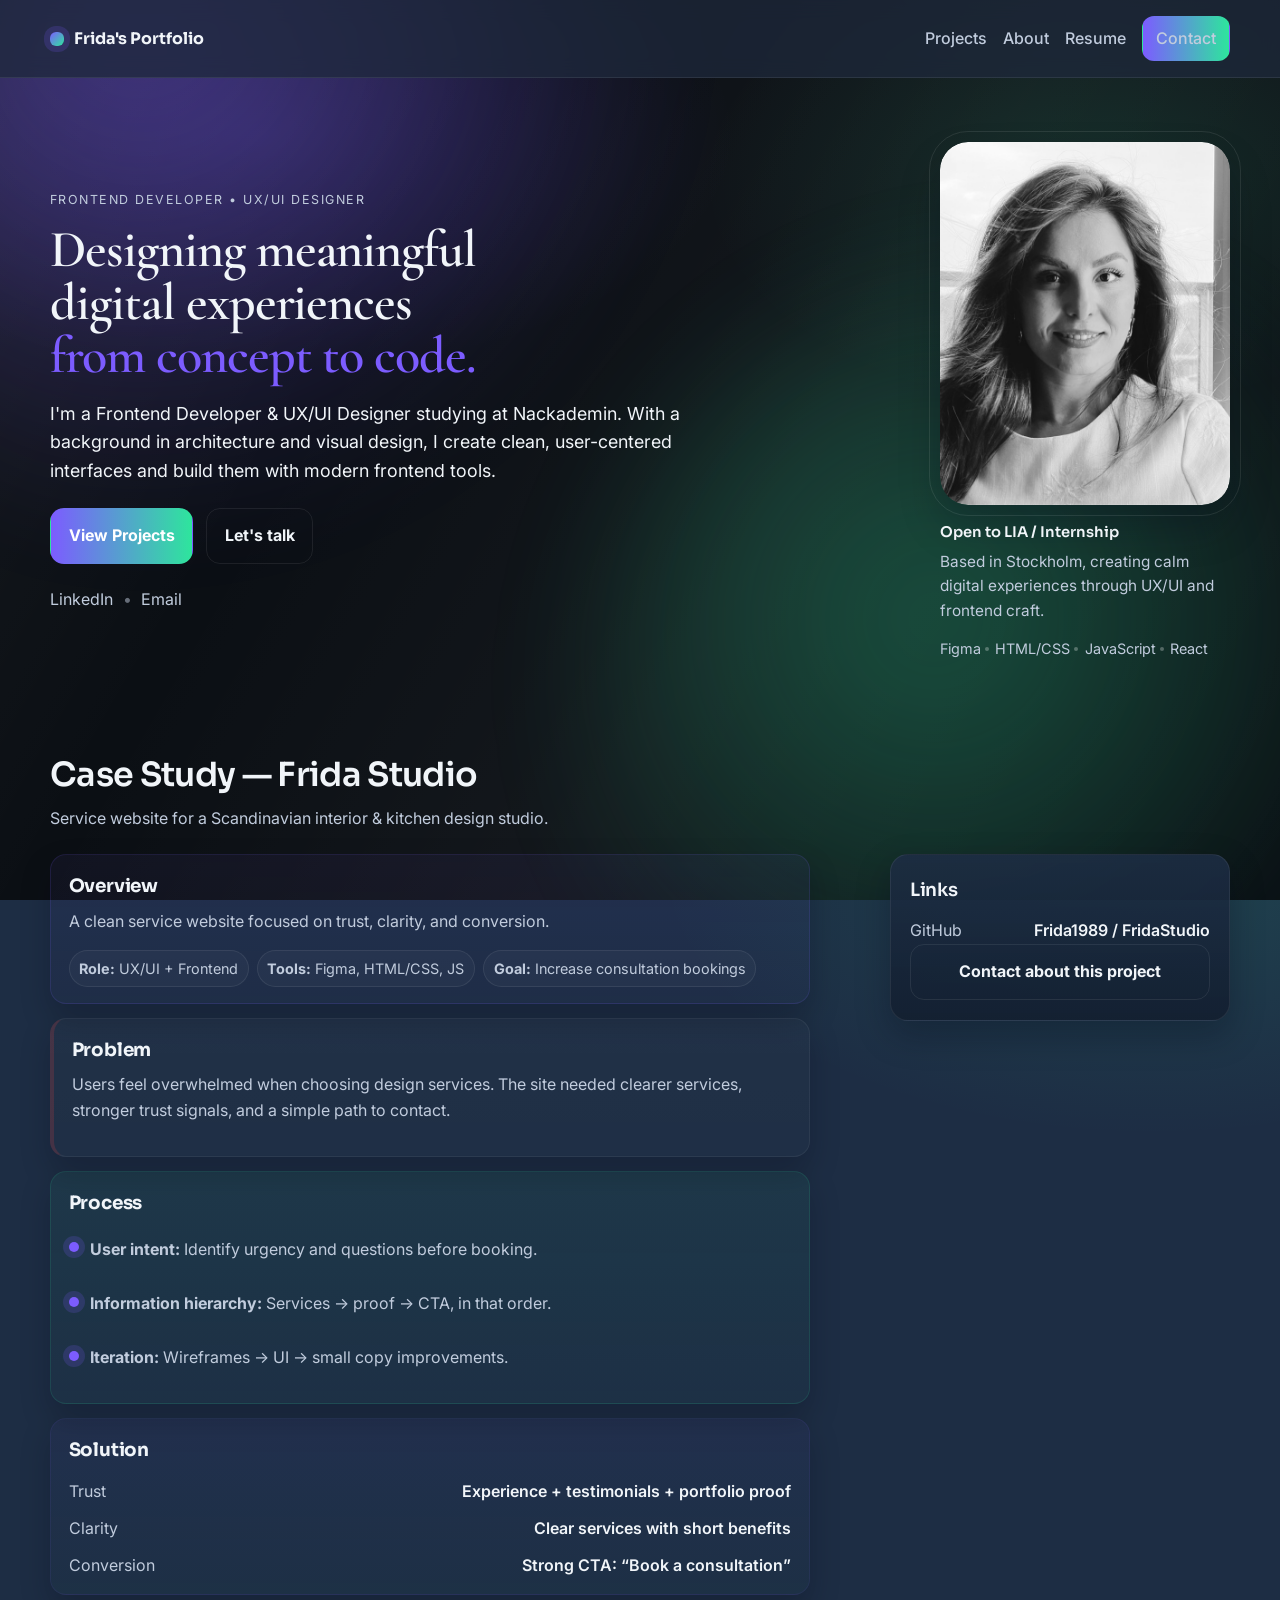
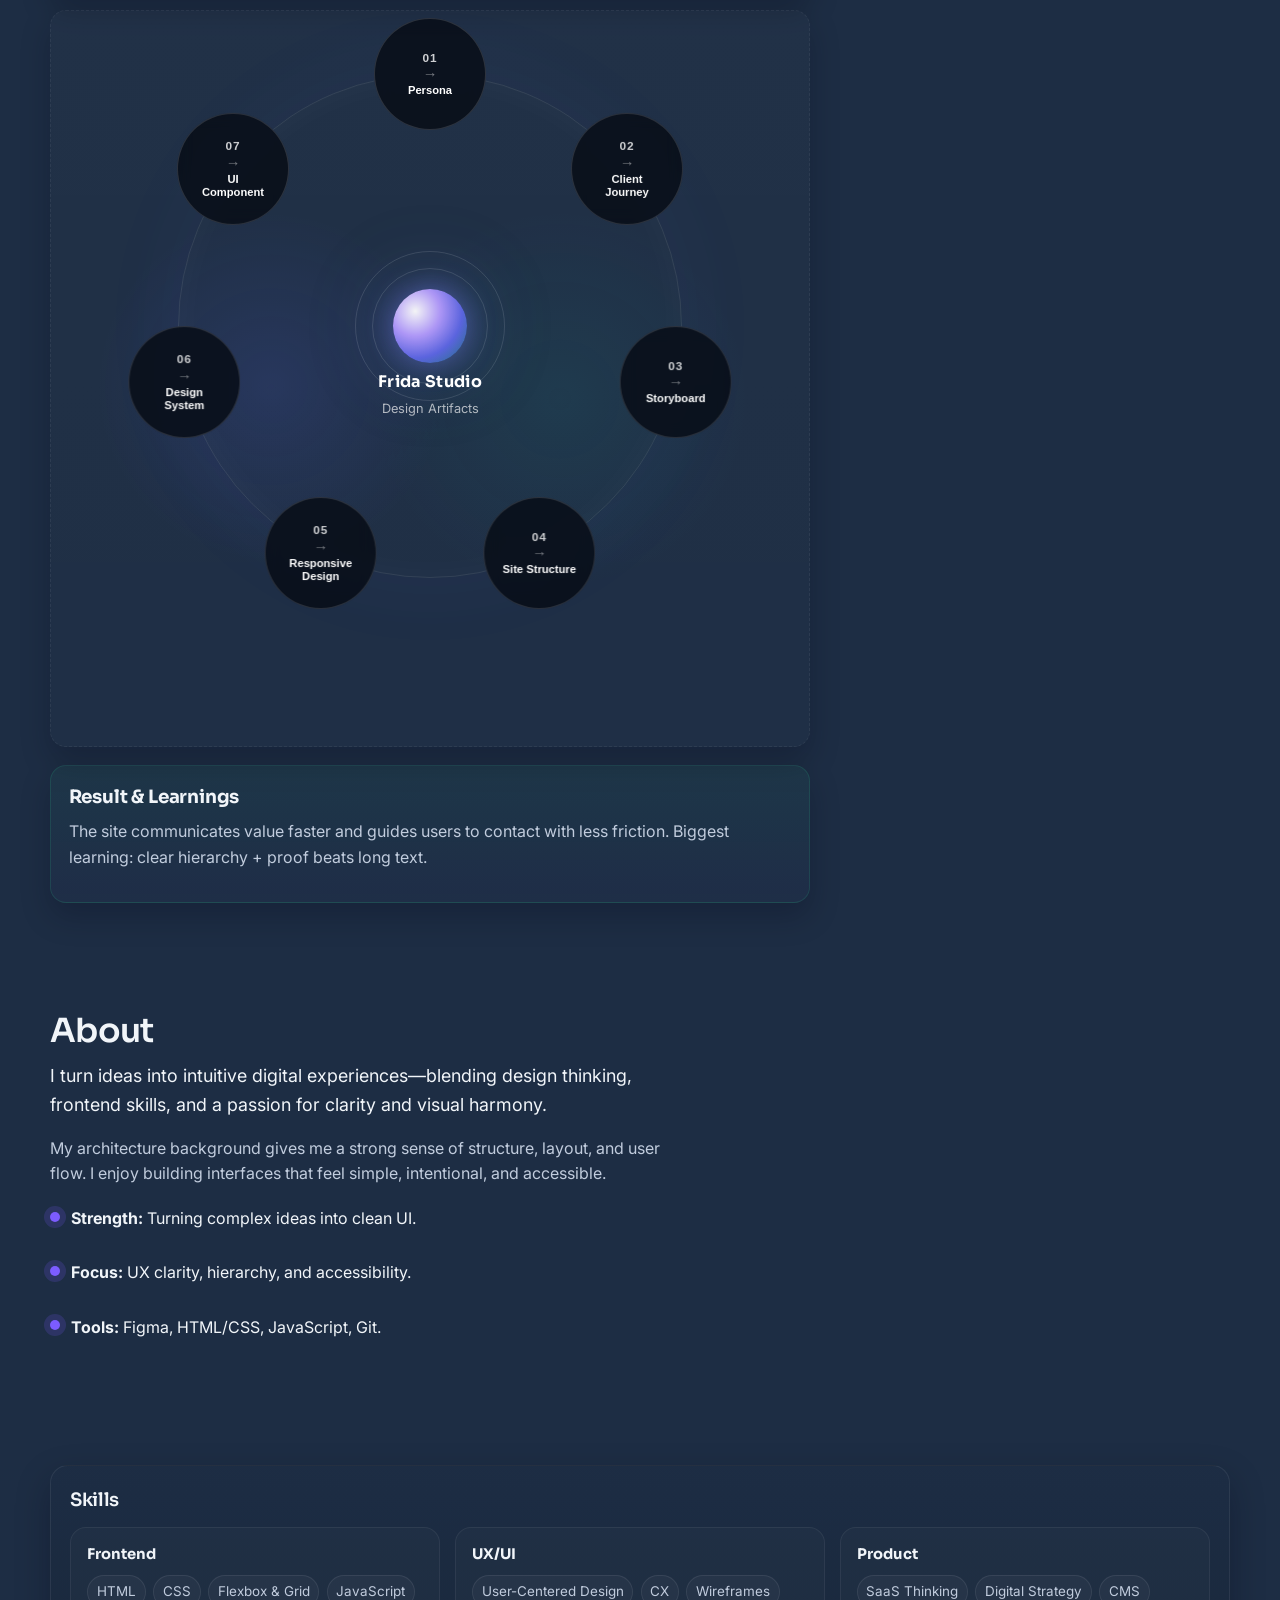
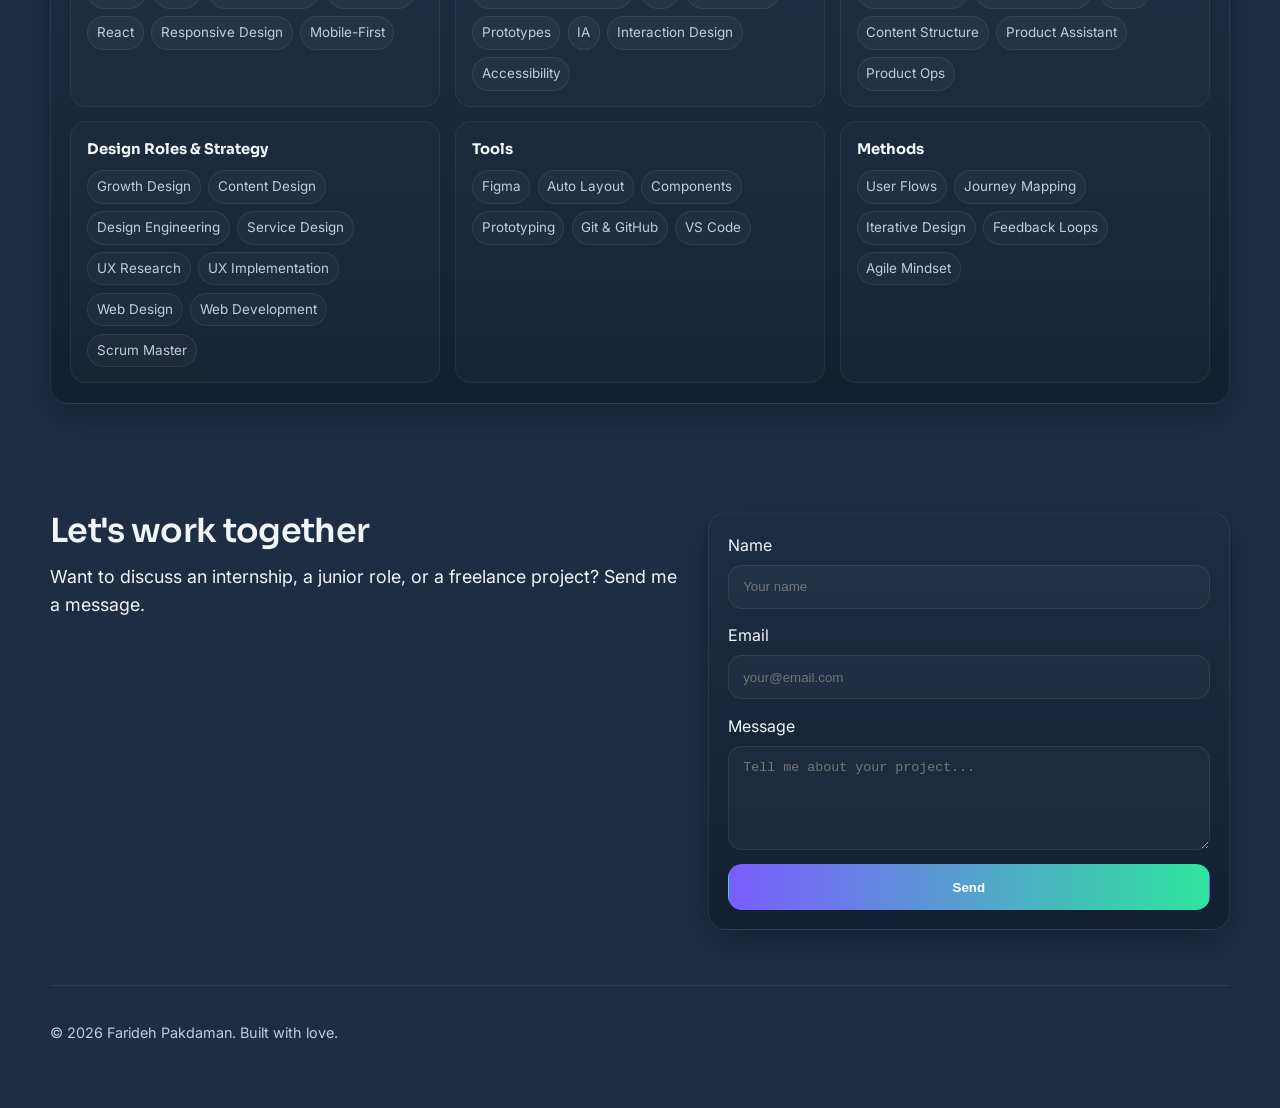
==== commit 6f82e2a4: "added Images file" ====
--- a/Portfolio/index.html
+++ b/Portfolio/index.html
@@ -85,7 +85,7 @@
 
         <div class="hero__card">
           <div class="hero__portrait">
-            <img src="portrait.jpg" alt="Portrait of Farideh Pakdaman" />
+            <img src="images/portrait.jpg" alt="Portrait of Farideh Pakdaman" />
           </div>
 
           <div class="hero__note">
@@ -306,10 +306,10 @@
                           <button
                             class="artifact-thumb orbit-content__preview"
                             type="button"
-                            data-img="Persona.jpg"
+                            data-img="images/Persona.jpg"
                           >
                             <img
-                              src="Persona.jpg"
+                              src="images/Persona.jpg"
                               alt="Persona board for Frida Studio"
                             />
                           </button>
@@ -380,10 +380,10 @@
                           <button
                             class="artifact-thumb orbit-content__preview"
                             type="button"
-                            data-img="Client journey.jpg"
+                            data-img="images/Client journey.jpg"
                           >
                             <img
-                              src="Client journey.jpg"
+                              src="images/Client journey.jpg"
                               alt="Client journey map for Frida Studio"
                             />
                           </button>
@@ -440,10 +440,10 @@
                           <button
                             class="artifact-thumb orbit-content__preview"
                             type="button"
-                            data-img="Story board.jpg"
+                            data-img="images/Story board.jpg"
                           >
                             <img
-                              src="Story board.jpg"
+                              src="images/Story board.jpg"
                               alt="Storyboard for Frida Studio"
                             />
                           </button>
@@ -495,10 +495,10 @@
                           <button
                             class="artifact-thumb orbit-content__preview"
                             type="button"
-                            data-img="Site structure.jpg"
+                            data-img="images/Site Structure.jpg"
                           >
                             <img
-                              src="Site structure.jpg"
+                              src="images/Site Structure.jpg"
                               alt="Site structure diagram for Frida Studio"
                             />
                           </button>
@@ -545,10 +545,10 @@
                           <button
                             class="artifact-thumb orbit-content__preview"
                             type="button"
-                            data-img="Responsive design.jpg"
+                            data-img="images/Responsive design.jpg"
                           >
                             <img
-                              src="Responsive design.jpg"
+                              src="images/Responsive design.jpg"
                               alt="Responsive layouts for Frida Studio"
                             />
                           </button>
@@ -595,10 +595,10 @@
                           <button
                             class="artifact-thumb orbit-content__preview"
                             type="button"
-                            data-img="Design System.jpg"
+                            data-img="images/Design system.jpg"
                           >
                             <img
-                              src="Design system.jpg"
+                              src="images/Design system.jpg"
                               alt="Design system board for Frida Studio"
                             />
                           </button>
@@ -645,10 +645,10 @@
                           <button
                             class="artifact-thumb orbit-content__preview"
                             type="button"
-                            data-img="UI component.jpg"
+                            data-img="images/UI component.jpg"
                           >
                             <img
-                              src="UI component.jpg"
+                              src="images/UI component.jpg"
                               alt="UI components board for Frida Studio"
                             />
                           </button>
--- a/Portfolio/styles.css
+++ b/Portfolio/styles.css
@@ -639,7 +639,8 @@
   display: grid;
   grid-template-columns: 1fr;
   gap: 1rem;
-  max-width: 1040px;
+  width: min(100%, 1180px);
+  max-width: 1180px;
   margin: 0 auto;
 }
 
